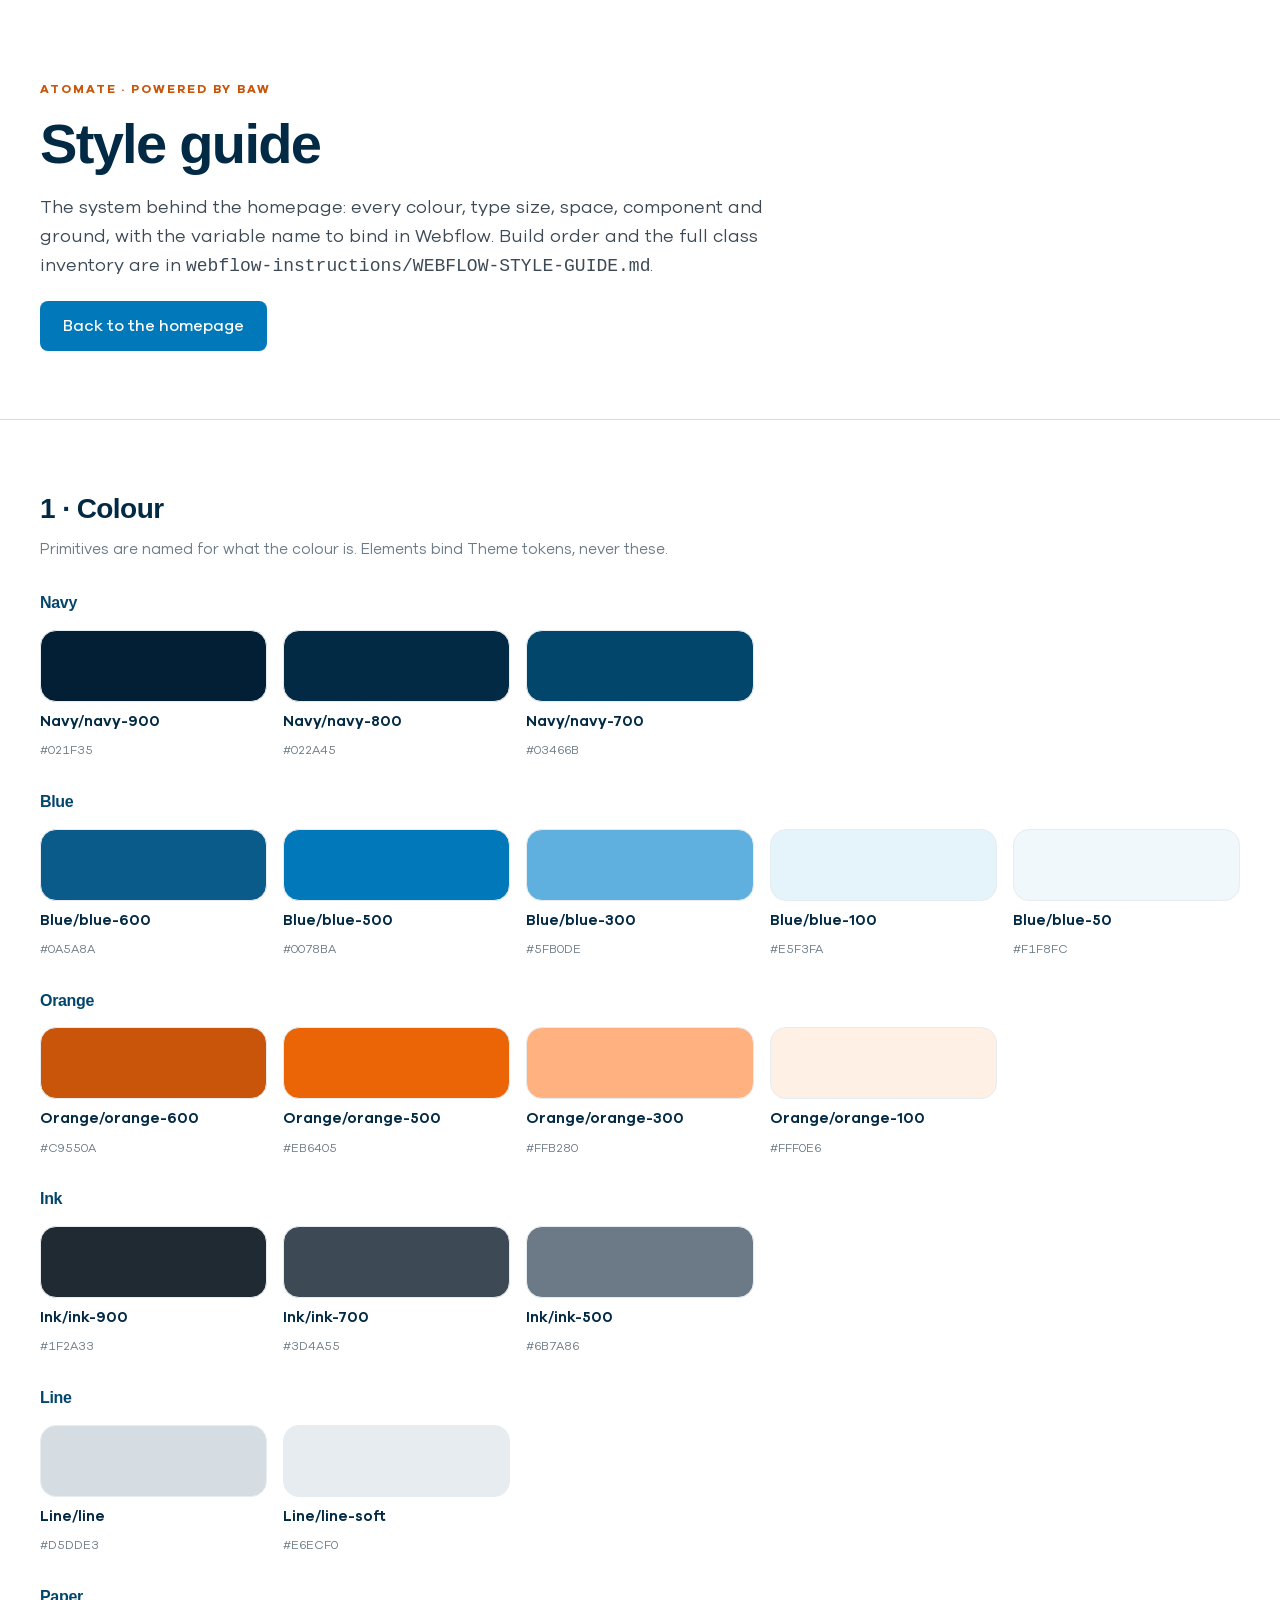
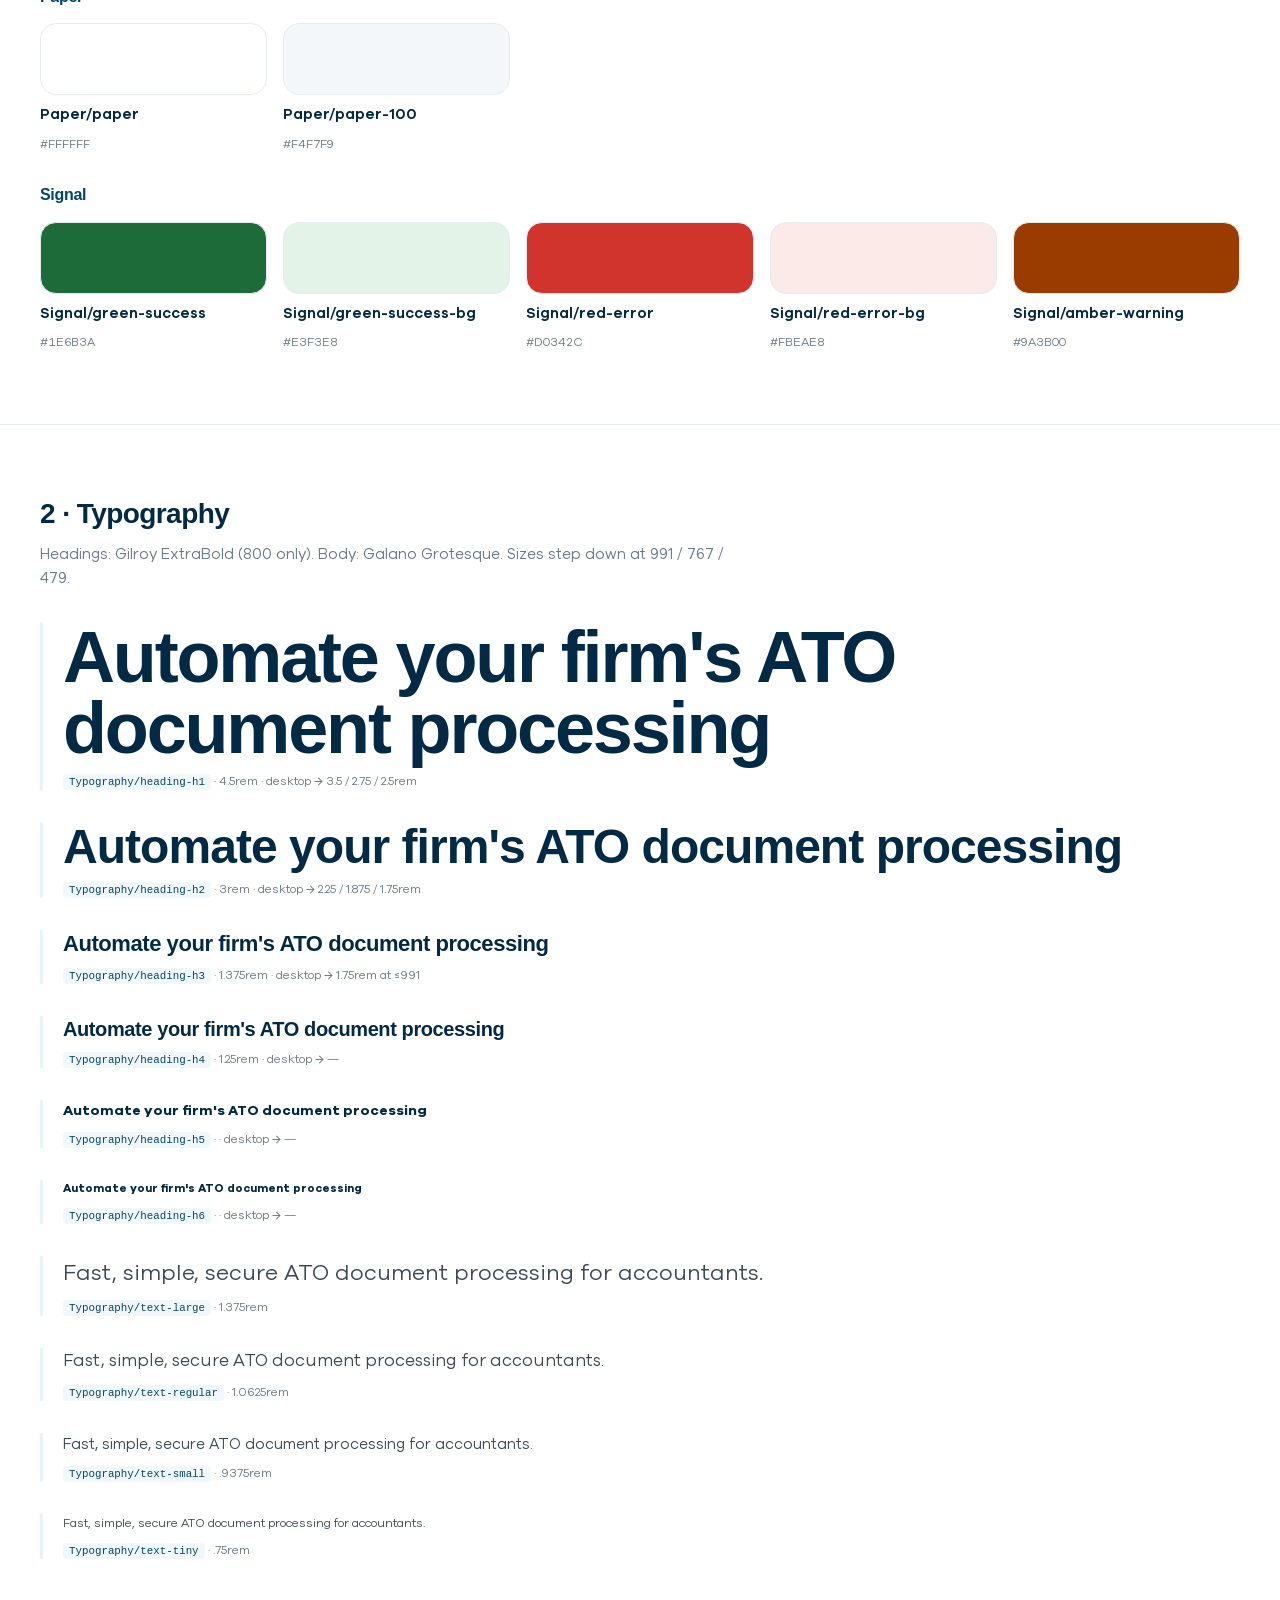
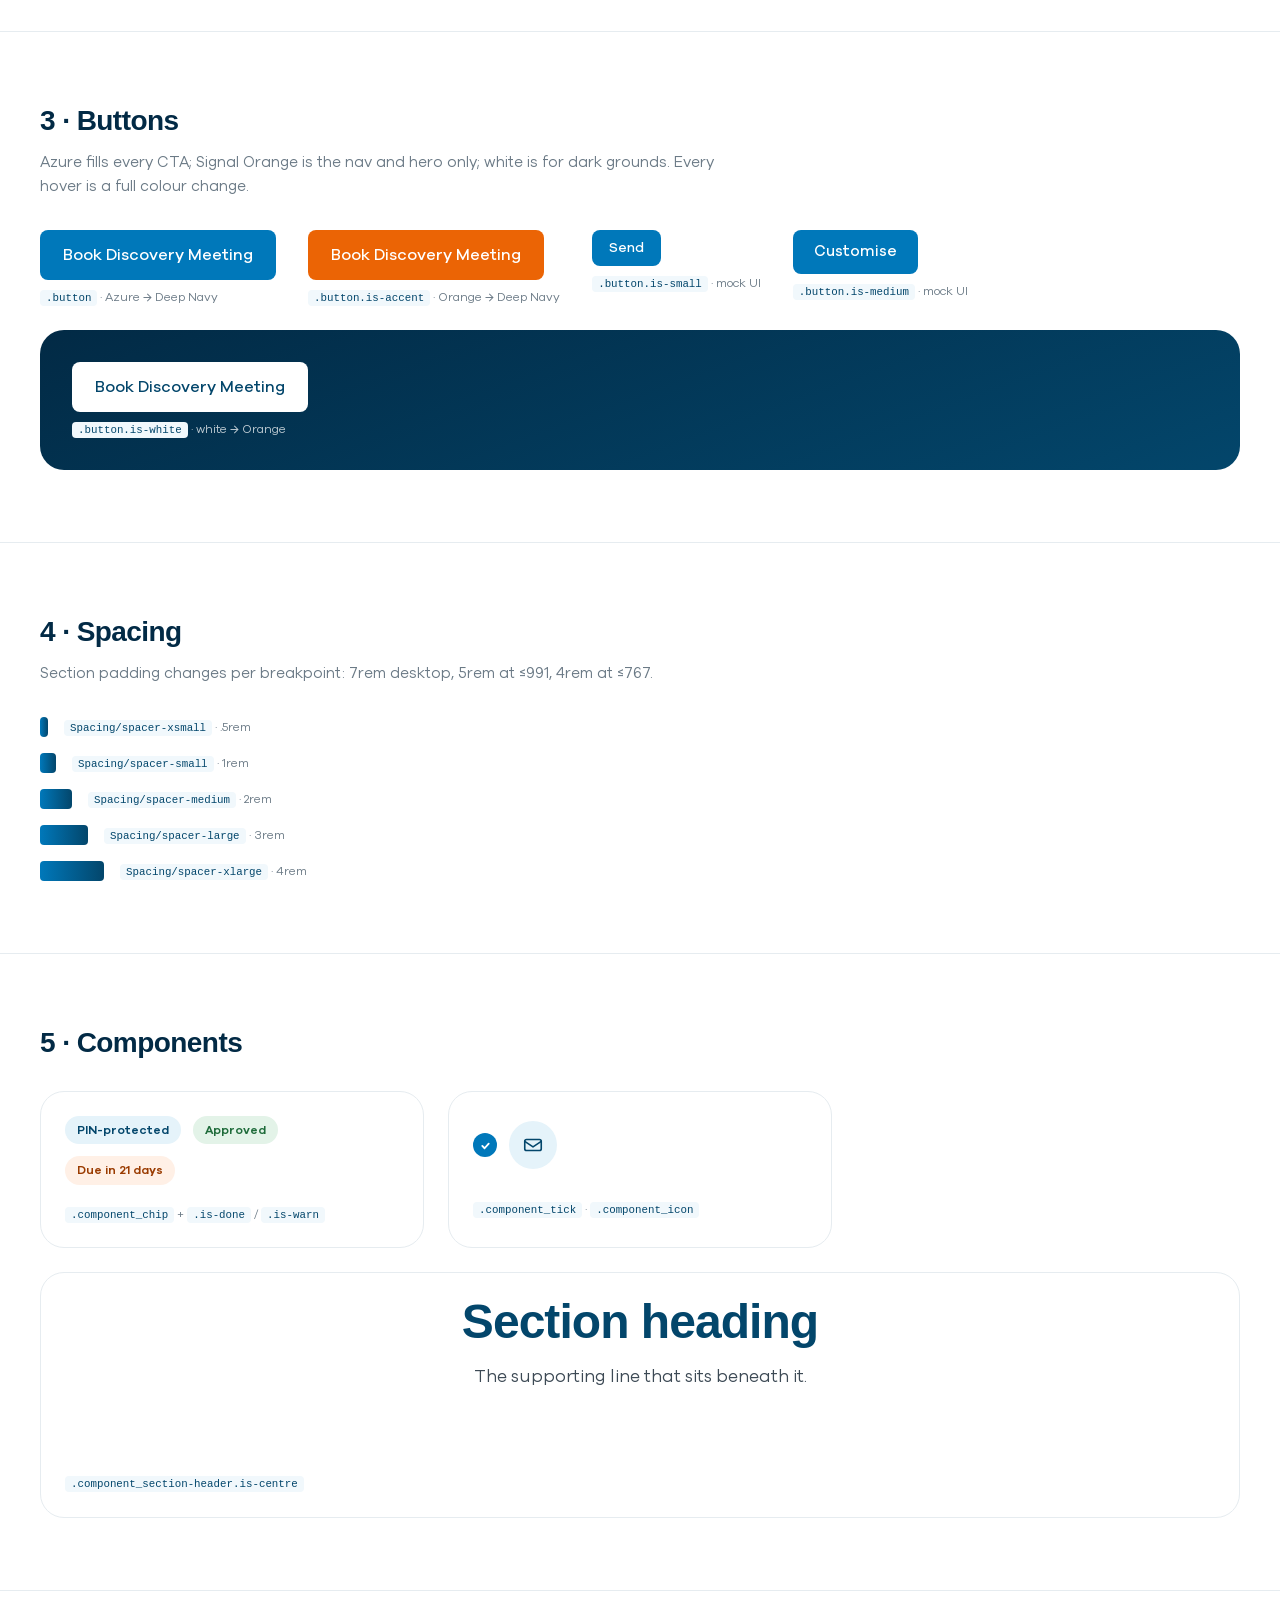
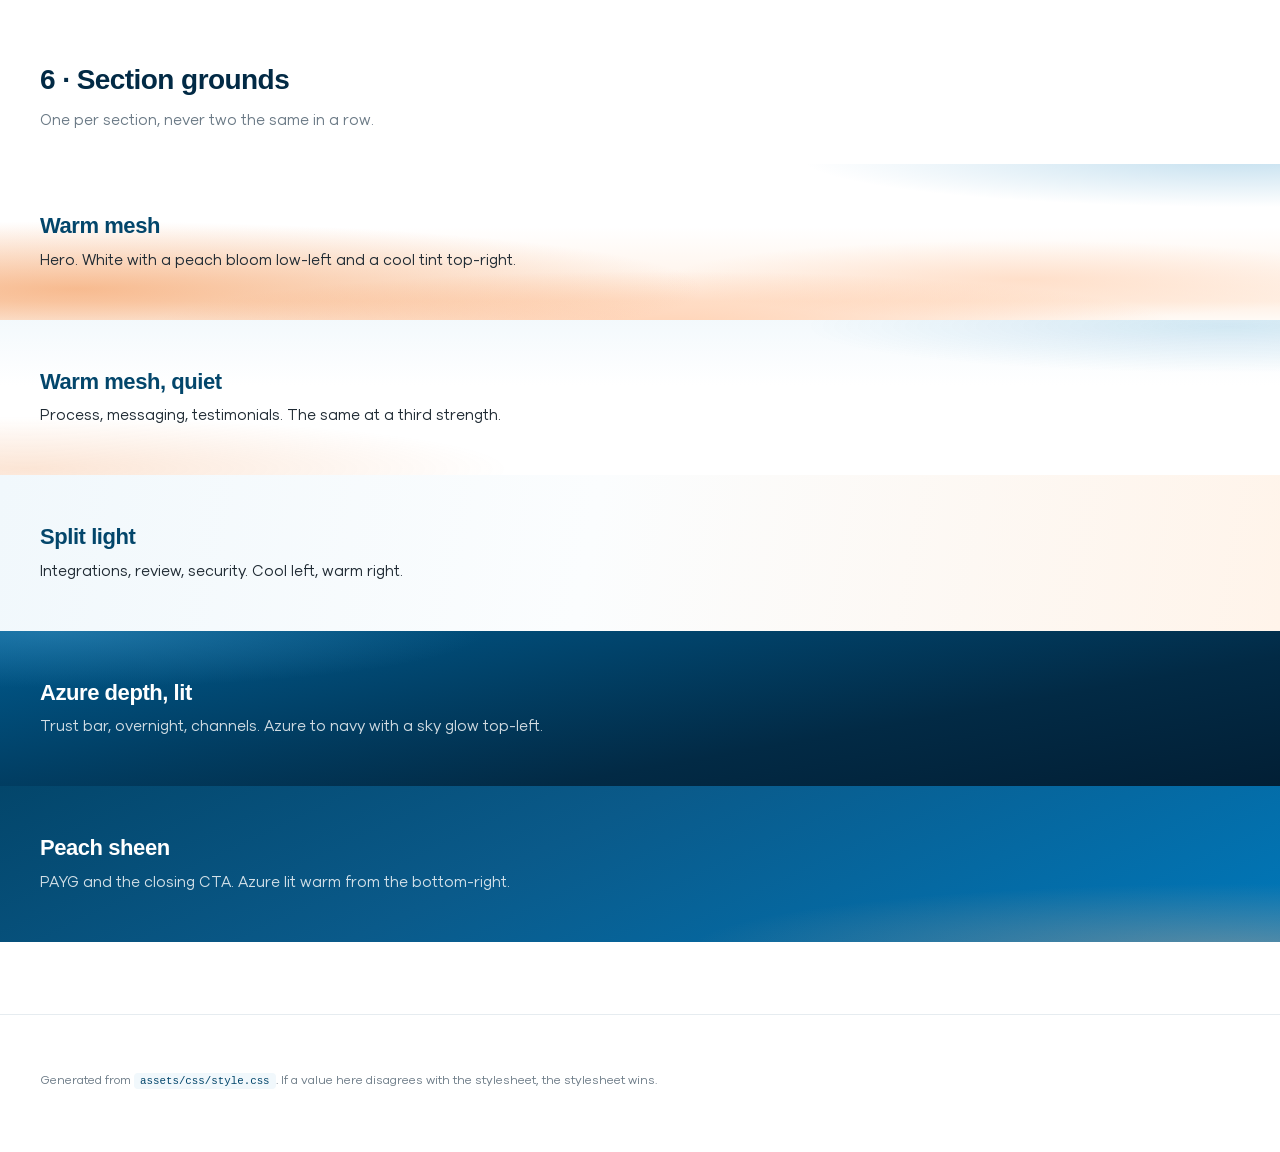
==== styleguide.html @ e965437d "Add the style guide page styleguide.html renders the system from the site's own stylesheet: the seve" ====
<!doctype html>
<html lang="en-AU">
<head>
  <meta charset="utf-8">
  <meta name="viewport" content="width=device-width, initial-scale=1">
  <title>ATOmate — style guide</title>
  <meta name="robots" content="noindex, nofollow">
  <link rel="icon" href="assets/img/brand/favicon.jpg">
  <link rel="stylesheet" href="assets/css/style.css">
  <link rel="stylesheet" href="assets/css/styleguide.css">
</head>
<body class="guide">
  <header class="guide_head">
    <div class="padding-global"><div class="container-large">
      <p class="guide_eyebrow">ATOmate · powered by BAW</p>
      <h1>Style guide</h1>
      <p class="guide_lead">The system behind the homepage: every colour, type size, space, component and ground, with the variable name to bind in Webflow. Build order and the full class inventory are in <code>webflow-instructions/WEBFLOW-STYLE-GUIDE.md</code>.</p>
      <p class="guide_lead"><a class="button" href="index.html">Back to the homepage</a></p>
    </div></div>
  </header>

  <main class="guide_main">
    <section class="guide_section" id="colour">
      <div class="padding-global"><div class="container-large">
        <h2 class="guide_head2">1 · Colour</h2>
        <p class="guide_note">Primitives are named for what the colour is. Elements bind Theme tokens, never these.</p>
        <h3 class="guide_subhead">Navy</h3>
        <ul class="guide_swatches" role="list">
          <li class="guide_swatch">
            <span class="guide_swatch_chip" style="background:#021F35;"></span>
            <span class="guide_swatch_name">Navy/navy-900</span>
            <span class="guide_swatch_value">#021F35</span>
          </li>
          <li class="guide_swatch">
            <span class="guide_swatch_chip" style="background:#022A45;"></span>
            <span class="guide_swatch_name">Navy/navy-800</span>
            <span class="guide_swatch_value">#022A45</span>
          </li>
          <li class="guide_swatch">
            <span class="guide_swatch_chip" style="background:#03466B;"></span>
            <span class="guide_swatch_name">Navy/navy-700</span>
            <span class="guide_swatch_value">#03466B</span>
          </li>
        </ul>
        <h3 class="guide_subhead">Blue</h3>
        <ul class="guide_swatches" role="list">
          <li class="guide_swatch">
            <span class="guide_swatch_chip" style="background:#0A5A8A;"></span>
            <span class="guide_swatch_name">Blue/blue-600</span>
            <span class="guide_swatch_value">#0A5A8A</span>
          </li>
          <li class="guide_swatch">
            <span class="guide_swatch_chip" style="background:#0078BA;"></span>
            <span class="guide_swatch_name">Blue/blue-500</span>
            <span class="guide_swatch_value">#0078BA</span>
          </li>
          <li class="guide_swatch">
            <span class="guide_swatch_chip" style="background:#5FB0DE;"></span>
            <span class="guide_swatch_name">Blue/blue-300</span>
            <span class="guide_swatch_value">#5FB0DE</span>
          </li>
          <li class="guide_swatch">
            <span class="guide_swatch_chip" style="background:#E5F3FA;"></span>
            <span class="guide_swatch_name">Blue/blue-100</span>
            <span class="guide_swatch_value">#E5F3FA</span>
          </li>
          <li class="guide_swatch">
            <span class="guide_swatch_chip" style="background:#F1F8FC;"></span>
            <span class="guide_swatch_name">Blue/blue-50</span>
            <span class="guide_swatch_value">#F1F8FC</span>
          </li>
        </ul>
        <h3 class="guide_subhead">Orange</h3>
        <ul class="guide_swatches" role="list">
          <li class="guide_swatch">
            <span class="guide_swatch_chip" style="background:#C9550A;"></span>
            <span class="guide_swatch_name">Orange/orange-600</span>
            <span class="guide_swatch_value">#C9550A</span>
          </li>
          <li class="guide_swatch">
            <span class="guide_swatch_chip" style="background:#EB6405;"></span>
            <span class="guide_swatch_name">Orange/orange-500</span>
            <span class="guide_swatch_value">#EB6405</span>
          </li>
          <li class="guide_swatch">
            <span class="guide_swatch_chip" style="background:#FFB280;"></span>
            <span class="guide_swatch_name">Orange/orange-300</span>
            <span class="guide_swatch_value">#FFB280</span>
          </li>
          <li class="guide_swatch">
            <span class="guide_swatch_chip" style="background:#FFF0E6;"></span>
            <span class="guide_swatch_name">Orange/orange-100</span>
            <span class="guide_swatch_value">#FFF0E6</span>
          </li>
        </ul>
        <h3 class="guide_subhead">Ink</h3>
        <ul class="guide_swatches" role="list">
          <li class="guide_swatch">
            <span class="guide_swatch_chip" style="background:#1F2A33;"></span>
            <span class="guide_swatch_name">Ink/ink-900</span>
            <span class="guide_swatch_value">#1F2A33</span>
          </li>
          <li class="guide_swatch">
            <span class="guide_swatch_chip" style="background:#3D4A55;"></span>
            <span class="guide_swatch_name">Ink/ink-700</span>
            <span class="guide_swatch_value">#3D4A55</span>
          </li>
          <li class="guide_swatch">
            <span class="guide_swatch_chip" style="background:#6B7A86;"></span>
            <span class="guide_swatch_name">Ink/ink-500</span>
            <span class="guide_swatch_value">#6B7A86</span>
          </li>
        </ul>
        <h3 class="guide_subhead">Line</h3>
        <ul class="guide_swatches" role="list">
          <li class="guide_swatch">
            <span class="guide_swatch_chip" style="background:#D5DDE3;"></span>
            <span class="guide_swatch_name">Line/line</span>
            <span class="guide_swatch_value">#D5DDE3</span>
          </li>
          <li class="guide_swatch">
            <span class="guide_swatch_chip" style="background:#E6ECF0;"></span>
            <span class="guide_swatch_name">Line/line-soft</span>
            <span class="guide_swatch_value">#E6ECF0</span>
          </li>
        </ul>
        <h3 class="guide_subhead">Paper</h3>
        <ul class="guide_swatches" role="list">
          <li class="guide_swatch">
            <span class="guide_swatch_chip" style="background:#FFFFFF;"></span>
            <span class="guide_swatch_name">Paper/paper</span>
            <span class="guide_swatch_value">#FFFFFF</span>
          </li>
          <li class="guide_swatch">
            <span class="guide_swatch_chip" style="background:#F4F7F9;"></span>
            <span class="guide_swatch_name">Paper/paper-100</span>
            <span class="guide_swatch_value">#F4F7F9</span>
          </li>
        </ul>
        <h3 class="guide_subhead">Signal</h3>
        <ul class="guide_swatches" role="list">
          <li class="guide_swatch">
            <span class="guide_swatch_chip" style="background:#1E6B3A;"></span>
            <span class="guide_swatch_name">Signal/green-success</span>
            <span class="guide_swatch_value">#1E6B3A</span>
          </li>
          <li class="guide_swatch">
            <span class="guide_swatch_chip" style="background:#E3F3E8;"></span>
            <span class="guide_swatch_name">Signal/green-success-bg</span>
            <span class="guide_swatch_value">#E3F3E8</span>
          </li>
          <li class="guide_swatch">
            <span class="guide_swatch_chip" style="background:#D0342C;"></span>
            <span class="guide_swatch_name">Signal/red-error</span>
            <span class="guide_swatch_value">#D0342C</span>
          </li>
          <li class="guide_swatch">
            <span class="guide_swatch_chip" style="background:#FBEAE8;"></span>
            <span class="guide_swatch_name">Signal/red-error-bg</span>
            <span class="guide_swatch_value">#FBEAE8</span>
          </li>
          <li class="guide_swatch">
            <span class="guide_swatch_chip" style="background:#9A3B00;"></span>
            <span class="guide_swatch_name">Signal/amber-warning</span>
            <span class="guide_swatch_value">#9A3B00</span>
          </li>
        </ul>
      </div></div>
    </section>

    <section class="guide_section" id="type">
      <div class="padding-global"><div class="container-large">
        <h2 class="guide_head2">2 · Typography</h2>
        <p class="guide_note">Headings: Gilroy ExtraBold (800 only). Body: Galano Grotesque. Sizes step down at 991 / 767 / 479.</p>
        <ul class="guide_type" role="list">
          <li class="guide_type_row">
            <h1 class="guide_type_sample">Automate your firm's ATO document processing</h1>
            <span class="guide_type_meta"><code>Typography/heading-h1</code> · 4.5rem · desktop → 3.5 / 2.75 / 2.5rem</span>
          </li>
          <li class="guide_type_row">
            <h2 class="guide_type_sample">Automate your firm's ATO document processing</h2>
            <span class="guide_type_meta"><code>Typography/heading-h2</code> · 3rem · desktop → 2.25 / 1.875 / 1.75rem</span>
          </li>
          <li class="guide_type_row">
            <h3 class="guide_type_sample">Automate your firm's ATO document processing</h3>
            <span class="guide_type_meta"><code>Typography/heading-h3</code> · 1.375rem · desktop → 1.75rem at ≤991</span>
          </li>
          <li class="guide_type_row">
            <h4 class="guide_type_sample">Automate your firm's ATO document processing</h4>
            <span class="guide_type_meta"><code>Typography/heading-h4</code> · 1.25rem · desktop → —</span>
          </li>
          <li class="guide_type_row">
            <h5 class="guide_type_sample">Automate your firm's ATO document processing</h5>
            <span class="guide_type_meta"><code>Typography/heading-h5</code> ·  · desktop → —</span>
          </li>
          <li class="guide_type_row">
            <h6 class="guide_type_sample">Automate your firm's ATO document processing</h6>
            <span class="guide_type_meta"><code>Typography/heading-h6</code> ·  · desktop → —</span>
          </li>
          <li class="guide_type_row">
            <p class="guide_type_sample" style="font-size:var(--text-large);">Fast, simple, secure ATO document processing for accountants.</p>
            <span class="guide_type_meta"><code>Typography/text-large</code> · 1.375rem</span>
          </li>
          <li class="guide_type_row">
            <p class="guide_type_sample" style="font-size:var(--text-regular);">Fast, simple, secure ATO document processing for accountants.</p>
            <span class="guide_type_meta"><code>Typography/text-regular</code> · 1.0625rem</span>
          </li>
          <li class="guide_type_row">
            <p class="guide_type_sample" style="font-size:var(--text-small);">Fast, simple, secure ATO document processing for accountants.</p>
            <span class="guide_type_meta"><code>Typography/text-small</code> · .9375rem</span>
          </li>
          <li class="guide_type_row">
            <p class="guide_type_sample" style="font-size:var(--text-tiny);">Fast, simple, secure ATO document processing for accountants.</p>
            <span class="guide_type_meta"><code>Typography/text-tiny</code> · .75rem</span>
          </li>
        </ul>
      </div></div>
    </section>

    <section class="guide_section" id="buttons">
      <div class="padding-global"><div class="container-large">
        <h2 class="guide_head2">3 · Buttons</h2>
        <p class="guide_note">Azure fills every CTA; Signal Orange is the nav and hero only; white is for dark grounds. Every hover is a full colour change.</p>
        <div class="guide_buttons">
          <span><a class="button" href="#buttons">Book Discovery Meeting</a><span class="guide_type_meta"><code>.button</code> · Azure → Deep Navy</span></span>
          <span><a class="button is-accent" href="#buttons">Book Discovery Meeting</a><span class="guide_type_meta"><code>.button.is-accent</code> · Orange → Deep Navy</span></span>
          <span><a class="button is-small" href="#buttons">Send</a><span class="guide_type_meta"><code>.button.is-small</code> · mock UI</span></span>
          <span><a class="button is-medium" href="#buttons">Customise</a><span class="guide_type_meta"><code>.button.is-medium</code> · mock UI</span></span>
        </div>
        <div class="guide_buttons is-on-dark">
          <span><a class="button is-white" href="#buttons">Book Discovery Meeting</a><span class="guide_type_meta is-light"><code>.button.is-white</code> · white → Orange</span></span>
        </div>
      </div></div>
    </section>

    <section class="guide_section" id="spacing">
      <div class="padding-global"><div class="container-large">
        <h2 class="guide_head2">4 · Spacing</h2>
        <p class="guide_note">Section padding changes per breakpoint: 7rem desktop, 5rem at ≤991, 4rem at ≤767.</p>
        <ul class="guide_spacers" role="list">
          <li class="guide_spacer_row"><span class="guide_spacer_bar" style="width:.5rem;"></span><span class="guide_type_meta"><code>Spacing/spacer-xsmall</code> · .5rem</span></li>
          <li class="guide_spacer_row"><span class="guide_spacer_bar" style="width:1rem;"></span><span class="guide_type_meta"><code>Spacing/spacer-small</code> · 1rem</span></li>
          <li class="guide_spacer_row"><span class="guide_spacer_bar" style="width:2rem;"></span><span class="guide_type_meta"><code>Spacing/spacer-medium</code> · 2rem</span></li>
          <li class="guide_spacer_row"><span class="guide_spacer_bar" style="width:3rem;"></span><span class="guide_type_meta"><code>Spacing/spacer-large</code> · 3rem</span></li>
          <li class="guide_spacer_row"><span class="guide_spacer_bar" style="width:4rem;"></span><span class="guide_type_meta"><code>Spacing/spacer-xlarge</code> · 4rem</span></li>
        </ul>
      </div></div>
    </section>

    <section class="guide_section" id="components">
      <div class="padding-global"><div class="container-large">
        <h2 class="guide_head2">5 · Components</h2>
        <div class="guide_components">
          <div class="guide_component">
            <span class="component_chip">PIN-protected</span>
            <span class="component_chip is-done">Approved</span>
            <span class="component_chip is-warn">Due in 21 days</span>
            <span class="guide_type_meta"><code>.component_chip</code> + <code>.is-done</code> / <code>.is-warn</code></span>
          </div>
          <div class="guide_component">
            <span class="component_tick is-blue"><svg class="icon-stroke" width="11" height="11" viewBox="0 0 12 12" aria-hidden="true" focusable="false"><path d="M2.5 6.5l2.5 2.5 4.5-5"/></svg></span>
            <span class="component_icon is-tint"><svg class="icon-stroke" width="22" height="22" viewBox="0 0 24 24" aria-hidden="true" focusable="false"><rect x="3" y="6" width="18" height="12" rx="2"/><path d="M3 8l9 6 9-6"/></svg></span>
            <span class="guide_type_meta"><code>.component_tick</code> · <code>.component_icon</code></span>
          </div>
          <div class="guide_component is-wide">
            <div class="component_section-header is-centre"><h2>Section heading</h2><p class="component_section-header_description">The supporting line that sits beneath it.</p></div>
            <span class="guide_type_meta"><code>.component_section-header.is-centre</code></span>
          </div>
        </div>
      </div></div>
    </section>

    <section class="guide_section" id="grounds">
      <div class="padding-global"><div class="container-large">
        <h2 class="guide_head2">6 · Section grounds</h2>
        <p class="guide_note">One per section, never two the same in a row.</p>
      </div></div>
      <div class="guide_grounds">
        <div class="background-stage-light guide_ground"><div class="padding-global"><div class="container-large"><h3>Warm mesh</h3><p>Hero. White with a peach bloom low-left and a cool tint top-right.</p></div></div></div>
        <div class="background-stage-mesh guide_ground"><div class="padding-global"><div class="container-large"><h3>Warm mesh, quiet</h3><p>Process, messaging, testimonials. The same at a third strength.</p></div></div></div>
        <div class="background-stage-split guide_ground"><div class="padding-global"><div class="container-large"><h3>Split light</h3><p>Integrations, review, security. Cool left, warm right.</p></div></div></div>
        <div class="background-stage-azure guide_ground"><div class="padding-global"><div class="container-large"><h3>Azure depth, lit</h3><p>Trust bar, overnight, channels. Azure to navy with a sky glow top-left.</p></div></div></div>
        <div class="background-stage-peach guide_ground"><div class="padding-global"><div class="container-large"><h3>Peach sheen</h3><p>PAYG and the closing CTA. Azure lit warm from the bottom-right.</p></div></div></div>
      </div>
    </section>
  </main>

  <footer class="guide_foot">
    <div class="padding-global"><div class="container-large">
      <p class="guide_type_meta">Generated from <code>assets/css/style.css</code>. If a value here disagrees with the stylesheet, the stylesheet wins.</p>
    </div></div>
  </footer>
</body>
</html>
---- assets/css/style.css ----
/* ATOmate homepage — accepted Hi-Fi (Gate 03) + Gate 04 motion states, built to the
   Client-First dialect in webflow-instructions/ (naming, core structure, tokens).
   Tokens in :root are the system; the Webflow build maps them to variables
   (webflow-instructions/ATOMATE-CONFIG.md). Design values are unchanged from the export. */

/* ---------- Fonts — self-hosted. Gilroy ExtraBold is the only Gilroy weight supplied (Bold missing, see CLAUDE.md). */
@font-face{font-family:'Gilroy';font-weight:800;font-style:normal;font-display:swap;src:url(../fonts/gilroy-extrabold.woff2) format('woff2');}
@font-face{font-family:'Galano';font-weight:400;font-style:normal;font-display:swap;src:url(../fonts/GalanoGrotesqueRegular.woff2) format('woff2');}
@font-face{font-family:'Galano';font-weight:500;font-style:normal;font-display:swap;src:url(../fonts/GalanoGrotesqueMedium.woff2) format('woff2');}
@font-face{font-family:'Galano';font-weight:600;font-style:normal;font-display:swap;src:url(../fonts/GalanoGrotesqueSemiBold.woff2) format('woff2');}
@font-face{font-family:'Galano';font-weight:700;font-style:normal;font-display:swap;src:url(../fonts/GalanoGrotesqueBold.woff2) format('woff2');}

/* ---------- Tokens (Base Colour → Theme → Spacing → Typography → Layout) */
:root {
  font-size:16px;
  /* Base Colour */
  --navy-900:#021F35; --navy-800:#022A45; --navy-700:#03466B;
  --blue-600:#0A5A8A; --blue-500:#0078BA; --blue-300:#5FB0DE; --blue-100:#E5F3FA; --blue-50:#F1F8FC;
  --orange-600:#C9550A; --orange-500:#EB6405; --orange-300:#FFB280; --orange-100:#FFF0E6;
  --ink-900:#1F2A33; --ink-700:#3D4A55; --ink-500:#6B7A86; --line:#D5DDE3; --line-soft:#E6ECF0; --paper-100:#F4F7F9; --paper:#FFFFFF;
  --green-success-bg:#E3F3E8; --green-success:#1E6B3A; --amber-warning:#9A3B00; --red-error:#D0342C; --red-error-bg:#FBEAE8;
  /* Theme (light-on-dark text) */
  --text-on-dark:#FFFFFF; --text-on-dark-soft:rgba(255,255,255,.78); --text-on-dark-muted:rgba(255,255,255,.55);
  --line-on-dark:rgba(255,255,255,.14);
  --shadow-card:0 24px 60px -32px rgba(2,42,69,.35), 0 1px 0 rgba(2,42,69,.06);
  --shadow-card-hover:0 30px 60px -30px rgba(2,42,69,.45);
  --shadow-ui:0 30px 60px -36px rgba(2,42,69,.6);
  /* Font Family */
  --font-heading:'Gilroy','Avenir Next','Helvetica Neue',Arial,sans-serif; --font-body:'Galano','Avenir Next','Helvetica Neue',Arial,sans-serif;
  /* Typography */
  --heading-h1:4.5rem; --heading-h2:3rem; --heading-h3:1.375rem; --heading-h4:1.25rem;
  --text-large:1.375rem; --text-regular:1.0625rem; --text-small:.9375rem; --text-tiny:.75rem;
  /* Spacing */
  --padding-global:2.5rem;
  --padding-section-small:2rem; --padding-section-medium:6rem; --padding-section-large:7rem; --padding-section-xlarge:8rem;
  --spacer-xsmall:.5rem; --spacer-small:1rem; --spacer-medium:2rem; --spacer-large:3rem; --spacer-xlarge:4rem;
  /* Layout. Kit default 80rem: the accepted board's sections are 80rem wide at 1440 (the export's
     inline section padding had removed the gutter); padding-global now sits outside the container. */
  --container-large:80rem; --container-medium:64rem; --container-small:48rem;
  --navbar-height:5.5rem;
  --radius-card:1.5rem; --radius-box:1rem; --radius-button:.5rem; --radius-round:50px;
}

/* ---------- Base / tag defaults (Client-First: text inherits from tags, classes only customise) */
*,*::before,*::after { box-sizing:border-box; }
html { scroll-behavior:smooth; }
body { margin:0; background:var(--paper); color:var(--ink-900); font-family:var(--font-body); font-size:var(--text-regular); line-height:1.55; -webkit-font-smoothing:antialiased; }
a { color:var(--blue-500); text-decoration:none; } a:hover { color:var(--blue-600); }
h1,h2,h3,h4 { font-family:var(--font-heading); font-weight:800; margin:0; color:var(--navy-700); text-wrap:balance; letter-spacing:-0.02em; }
h1 { font-size:var(--heading-h1); line-height:.98; letter-spacing:-0.03em; }
h2 { font-size:var(--heading-h2); line-height:1.05; }
h3 { font-size:var(--heading-h3); line-height:1.25; }
h4 { font-size:var(--heading-h4); line-height:1.3; }
p,figure,blockquote { margin:0; }
:where(ul[role="list"]) { list-style:none; margin:0; padding:0; }
img { max-width:100%; height:auto; }
button { font:inherit; color:inherit; background:none; border:0; padding:0; margin:0; text-align:inherit; }
:focus-visible { outline:2px solid var(--blue-500); outline-offset:3px; }
.background-stage-night :focus-visible, .background-stage-dawn :focus-visible, .background-stage-azure :focus-visible, .background-stage-peach :focus-visible { outline-color:#fff; }
[hidden] { display:none !important; }

/* ---------- Structure utilities */
.page-wrapper { min-height:100%; background:var(--paper); }
.main-wrapper { display:block; }
.padding-global { padding-left:var(--padding-global); padding-right:var(--padding-global); }
.container-large { width:100%; max-width:var(--container-large); margin-left:auto; margin-right:auto; }
.padding-section-large { padding-top:var(--padding-section-large); padding-bottom:var(--padding-section-large); }
.padding-section-medium { padding-top:var(--padding-section-medium); padding-bottom:var(--padding-section-medium); }
.padding-section-small { padding-top:var(--padding-section-small); padding-bottom:var(--padding-section-small); }
.padding-section-large.is-short-top { padding-top:var(--padding-section-medium); }
.padding-section-large.is-short-bottom { padding-bottom:var(--padding-section-medium); }
.padding-section-large.is-tight-top { padding-top:var(--padding-section-small); }
.padding-section-large.is-tall { padding-top:var(--padding-section-xlarge); padding-bottom:var(--padding-section-xlarge); }
.margin-large { margin:var(--spacer-large); } .margin-xlarge { margin:var(--spacer-xlarge); }
.margin-top { margin-right:0; margin-bottom:0; margin-left:0; }
.button-group { display:flex; gap:1rem; flex-wrap:wrap; align-items:center; }
.button-group.is-centre { justify-content:center; }
.hide-visually { position:absolute !important; width:1px; height:1px; padding:0; margin:-1px; overflow:hidden; clip:rect(0,0,0,0); white-space:nowrap; border:0; }
.skip-link { position:absolute; left:-9999px; top:0; z-index:100; background:var(--navy-700); color:#fff; padding:.75rem 1rem; border-radius:var(--radius-button); font-weight:600; }
.skip-link:focus { left:var(--padding-global); top:.5rem; outline:2px solid var(--orange-500); outline-offset:3px; }

/* ---------- Typography utilities */
.heading-style-h4 { font-size:var(--heading-h4); line-height:1.3; }
.text-size-large { font-size:var(--text-large); line-height:1.45; }
.text-size-small { font-size:var(--text-small); line-height:1.5; }
.text-size-tiny { font-size:var(--text-tiny); line-height:1.4; }
.text-color-secondary { color:var(--ink-700); }
.text-color-muted { color:var(--ink-500); }
.text-color-highlight { color:var(--orange-300); }
.text-weight-semibold { font-weight:600; }
.text-style-quote { font-family:var(--font-heading); font-weight:800; font-size:2.25rem; line-height:1.2; letter-spacing:-0.02em; color:var(--navy-700); }

/* ---------- Buttons: Azure primary, Deep Navy hover (client palette card, 16 Sep); is-accent (nav + hero) / is-white on dark grounds; is-small / is-medium for mock UI. Label only, no icons. */
.button { display:inline-flex; align-items:center; justify-content:center; height:3.125rem; padding:0 1.375rem; border-radius:var(--radius-button); font-weight:500; font-size:1rem; line-height:1; text-decoration:none; border:1px solid transparent; white-space:nowrap; background:var(--blue-500); color:#fff; transition:background .2s ease, color .2s ease, transform .15s ease; }
.button:hover { background:var(--navy-700); color:#fff; }
.button.is-blue { background:var(--blue-500); } .button.is-blue:hover { background:var(--navy-700); }
/* Signal Orange is the page's one accent moment: the nav and hero CTAs only (Eugene, 16 Sep) */
.button.is-accent { background:var(--orange-500); color:#fff; } .button.is-accent:hover { background:var(--navy-700); color:#fff; }
.button:active { transform:scale(.98); }
.button.is-white { background:#fff; color:var(--navy-700); } .button.is-white:hover { background:var(--orange-500); color:#fff; }
.button.is-small { height:2.25rem; padding:0 1rem; font-size:.875rem; background:var(--blue-500); }
.button.is-medium { height:2.75rem; padding:0 1.25rem; font-size:var(--text-small); background:var(--blue-500); }

/* ---------- Icons */
.icon-stroke { stroke:currentColor; fill:none; stroke-width:1.75; stroke-linecap:round; stroke-linejoin:round; }

/* ---------- Components (reusable across sections) */
.component_icon { width:3rem; height:3rem; border-radius:50%; display:flex; align-items:center; justify-content:center; flex:none; }
.component_icon.is-blue { background:var(--blue-500); color:#fff; }
.component_icon.is-tint { background:var(--blue-100); color:var(--navy-700); }
.component_icon.is-small { width:2rem; height:2rem; }
.component_icon.is-medium { width:2.25rem; height:2.25rem; }

.component_tick { width:1.5rem; height:1.5rem; border-radius:50%; display:flex; align-items:center; justify-content:center; flex:none; }
.component_tick .icon-stroke { stroke-width:2; }
.component_tick.is-blue { background:var(--blue-500); color:#fff; }
.component_tick.is-tint { background:var(--blue-100); color:var(--blue-500); }
.component_tick.is-glass { background:rgba(255,255,255,.14); color:#fff; }

.component_chip { display:inline-flex; align-items:center; font-size:var(--text-tiny); font-weight:600; padding:.3rem .75rem; border-radius:var(--radius-round); background:var(--blue-100); color:var(--navy-700); white-space:nowrap; }
.component_chip.is-done { background:var(--green-success-bg); color:var(--green-success); }
.component_chip.is-warn { background:var(--orange-100); color:var(--amber-warning); }

.component_checklist { display:flex; flex-direction:column; gap:.875rem; }
.component_checklist_item { display:flex; gap:.75rem; align-items:flex-start; }
.component_checklist_item .component_tick { width:1.375rem; height:1.375rem; margin-top:.15rem; }
.component_checklist.is-light .component_checklist_item { color:rgba(255,255,255,.9); }

.component_section-header { display:grid; grid-template-columns:minmax(0,1.1fr) minmax(0,.9fr); gap:4rem; align-items:end; margin-bottom:4rem; }
.component_section-header_description { max-width:34rem; color:var(--ink-700); }
.component_section-header.is-light .component_section-header_description { color:rgba(255,255,255,.8); }
.component_section-header.is-centre { grid-template-columns:minmax(0,1fr); justify-items:center; text-align:center; row-gap:1rem; }
.component_section-header.is-centre h2 { max-width:40rem; }
.component_section-header.is-centre .component_section-header_description { max-width:38rem; font-size:1.0625rem; line-height:1.6; text-wrap:balance; }

/* Mock UI panels (Eugene, 10 Sep): no rules; white rows separated by gaps on a tinted tray;
   initials instead of dots; one typeface, sentence case; status as a soft pill. */
.component_ui { background:var(--blue-50); border-radius:var(--radius-box); padding:.625rem; display:flex; flex-direction:column; gap:.5rem; font-size:var(--text-small); color:var(--ink-900); }
.component_ui_header { display:flex; justify-content:space-between; align-items:center; gap:1rem; padding:.5rem .625rem .375rem; font-weight:600; color:var(--navy-700); }
.component_ui_row { display:flex; justify-content:space-between; align-items:center; gap:1rem; min-height:3.5rem; padding:.75rem 1rem; background:#fff; border-radius:.625rem; }
.component_ui_row.is-start { justify-content:flex-start; gap:.75rem; }
.component_ui_doc { display:flex; align-items:center; gap:.75rem; min-width:0; }
.component_ui_doc .icon-stroke { color:var(--ink-500); flex:none; }
.component_ui_initials { flex:none; width:2rem; height:2rem; border-radius:50%; display:inline-flex; align-items:center; justify-content:center; background:var(--blue-100); color:var(--navy-700); font-size:.6875rem; font-weight:700; letter-spacing:.02em; }
.component_ui_body { padding:1rem; display:flex; flex-direction:column; gap:.5rem; background:#fff; border-radius:.625rem; }
.component_ui_body.is-skeleton { gap:.75rem; }

.component_skeleton { border:1px solid var(--line); border-radius:.75rem; background:#fff; padding:1rem; display:flex; flex-direction:column; gap:.5rem; }
.component_skeleton_bar { display:block; height:.5rem; border-radius:var(--radius-round); background:var(--line-soft); }
.component_skeleton_bar.is-short { width:55%; }
.component_skeleton_bar.is-highlight { background:var(--orange-300); }

/* ---------- Stage grounds — Night to Morning */
.background-stage-night { background:linear-gradient(180deg, var(--navy-900) 0%, var(--navy-800) 60%, var(--navy-700) 100%); color:#fff; position:relative; overflow:hidden; }
.background-stage-night h1, .background-stage-night h2, .background-stage-night h3 { color:#fff; }
.background-stage-dawn { background:linear-gradient(180deg, var(--navy-700) 0%, var(--blue-600) 45%, var(--blue-500) 100%); color:#fff; position:relative; overflow:hidden; }
.background-stage-dawn h2, .background-stage-dawn h3 { color:#fff; }
/* Light hero stage (Eugene, 16 Sep): "warm mesh" — white with a peach glow bottom-left
   and a cool tint top-right. Warmth without clutter; copy stays navy on near-white. */
.background-stage-light { background:#FFFFFF; color:var(--ink-900); position:relative; overflow:hidden; }
.background-stage-light::before { content:""; position:absolute; inset:0; pointer-events:none;
  background:radial-gradient(70% 62% at 6% 80%, rgba(235,100,5,.39), transparent 70%),
             radial-gradient(56% 52% at 52% 106%, rgba(255,178,128,.60), transparent 72%),
             radial-gradient(38% 34% at 80% 74%, rgba(255,178,128,.31), transparent 74%),
             radial-gradient(48% 44% at 97% -4%, rgba(0,120,186,.23), transparent 72%),
             linear-gradient(180deg, rgba(255,255,255,0) 40%, rgba(255,238,225,.92) 88%, rgba(255,246,238,.55) 100%); }
.background-stage-day { background:linear-gradient(180deg, var(--blue-50) 0%, #FFFFFF 100%); }
/* ---------- The client's named grounds (16 Sep): Split light, Azure depth (lit), Peach
   sheen and a quieter Warm mesh, so consecutive sections contrast instead of repeating. */
/* Split light — cool on the left, warm on the right, across the band's own width */
.background-stage-split { background:linear-gradient(100deg, var(--blue-50) 0%, #FBFDFE 46%, #FFF4EA 100%); color:var(--ink-900); position:relative; overflow:hidden; }
/* Warm mesh, quieter, for long sections carrying cards and copy */
.background-stage-mesh { background:#FFFFFF; color:var(--ink-900); position:relative; overflow:hidden; }
.background-stage-mesh::before { content:""; position:absolute; inset:0; pointer-events:none;
  background:radial-gradient(54% 48% at 2% 96%, rgba(235,100,5,.17), transparent 70%),
             radial-gradient(46% 42% at 96% 4%, rgba(0,120,186,.14), transparent 72%),
             linear-gradient(180deg, rgba(241,248,252,.85) 0%, rgba(255,255,255,0) 42%); }
/* Azure depth, lit — Azure down to navy with a sky-blue glow in the top-left corner */
.background-stage-azure { background:linear-gradient(170deg, #005C90 0%, var(--navy-800) 66%, var(--navy-900) 100%); color:#fff; position:relative; overflow:hidden; }
.background-stage-azure::before { content:""; position:absolute; inset:0; pointer-events:none;
  background:radial-gradient(50% 54% at 4% 0%, rgba(95,176,222,.32), transparent 68%); }
.background-stage-azure h2, .background-stage-azure h3 { color:#fff; }
/* Peach sheen — Azure lit warm from the bottom-right */
.background-stage-peach { background:linear-gradient(155deg, var(--navy-700) 0%, var(--blue-600) 42%, var(--blue-500) 100%); color:#fff; position:relative; overflow:hidden; }
.background-stage-peach::before { content:""; position:absolute; inset:0; pointer-events:none;
  background:radial-gradient(62% 62% at 97% 106%, rgba(255,178,128,.36), transparent 70%); }
.background-stage-peach h2, .background-stage-peach h3 { color:#fff; }
/* the tint layers are decoration: they sit under the section's own content, never over it */
.background-stage-light::before, .background-stage-mesh::before, .background-stage-azure::before, .background-stage-peach::before { z-index:0; }
.background-stage-light > *, .background-stage-mesh > *, .background-stage-azure > *, .background-stage-peach > * { position:relative; z-index:1; }
.background-stage-morning { background:linear-gradient(160deg, #FFFFFF 0%, var(--blue-50) 50%, var(--blue-100) 100%); position:relative; overflow:hidden; }

/* ---------- Navbar (Gate 04 §1: transparent over the hero → .is-solid after it) */
/* Navbar geometry mirrors Omble's (Eugene, 16 Sep): the header stays transparent and
   the shell is a floating white pill; scrolled it goes translucent with a blur. */
.navbar_component { position:fixed; top:0; left:0; right:0; z-index:50; padding-top:1rem; transition:padding-top .3s ease; }
/* At rest the bar is nothing at all: the hero runs unbroken under it. The pill and its
   glass only arrive on scroll (Eugene, 16 Sep) - Omble's own behaviour. */
.navbar_shell { display:flex; align-items:center; justify-content:space-between; min-height:var(--navbar-height); gap:2rem; position:relative; z-index:2; padding-inline:2rem; background:transparent; border:1px solid transparent; border-radius:0; box-shadow:none; transition:background-color .3s ease, box-shadow .3s ease, border-color .3s ease, border-radius .3s ease, backdrop-filter .3s ease, -webkit-backdrop-filter .3s ease; }
.navbar_logo-link { position:relative; display:block; height:2.75rem; width:9.85rem; flex:none; }
.navbar_logo { position:absolute; left:0; top:0; height:2.75rem; width:auto; transition:opacity .35s ease; }
.navbar_logo.is-white { opacity:0; }
.navbar_menu-button { display:none; }
.navbar_menu { display:flex; align-items:center; gap:2rem; flex:1; min-width:0; }
.navbar_nav-wrap { flex:1; display:flex; justify-content:center; }
.navbar_nav { display:flex; gap:2.25rem; }
.navbar_link { color:var(--navy-700); font-weight:500; font-size:1rem; white-space:nowrap; transition:color .35s ease; }
.navbar_link:hover { color:var(--blue-500); }
/* the navbar CTA takes the pill shape with the bar it sits in; page buttons keep
   ATOmate's 0.5rem radius until the client asks otherwise */
.navbar_actions .button { border-radius:100vw; transition:background .35s ease, color .35s ease; }
.navbar_component.is-solid .navbar_shell { background:rgba(255,255,255,.82); border-color:var(--line-soft); border-radius:100vw; -webkit-backdrop-filter:saturate(180%) blur(14px); backdrop-filter:saturate(180%) blur(14px); box-shadow:0 1px 2px rgba(2,42,69,.06), 0 12px 34px rgba(2,42,69,.14); }
@supports not ((backdrop-filter:blur(1px)) or (-webkit-backdrop-filter:blur(1px))) {
  .navbar_component.is-solid .navbar_shell { background:rgba(255,255,255,.96); }
}
.navbar_component.is-solid .navbar_link { color:var(--navy-700); }
.navbar_component.is-solid .navbar_logo.is-white { opacity:0; }
.navbar_component.is-solid .navbar_logo.is-colour { opacity:1; }

/* ---------- 1. Hero + 1b stats */
.section-home_hero { padding-top:calc(var(--navbar-height) + 1rem); }
/* Hero simplified 10 Sep (Eugene): no arrow, no glow, copy centred on the plain navy ground.
   The stage fills the viewport so the trust bar starts below the fold (Eugene, 10 Sep). */
.home_hero_stage { min-height:calc(100vh - var(--navbar-height) - 1rem); min-height:calc(100svh - var(--navbar-height) - 1rem); display:flex; flex-direction:column; position:relative; }
.home_hero_stage > .padding-global { flex:1; display:flex; flex-direction:column; position:relative; z-index:1; }
.home_hero_stage .container-large { flex:1; display:flex; flex-direction:column; }
.home_hero_layout { flex:1; display:grid; grid-template-columns:minmax(0,1fr); justify-items:center; align-items:center; padding:4rem 0 5rem; }
.home_hero_content { display:flex; flex-direction:column; align-items:center; text-align:center; gap:0; max-width:54rem; }
.home_hero_content .button-group { justify-content:center; }
/* hero H1 sits a step below the page scale so the stack reads calm and holds two lines */
/* balance keeps every line multi-word: no single word stranded at any width (Eugene, 16 Sep) */
.home_hero_title { font-size:4rem; line-height:1.02; max-width:54rem; color:var(--navy-800); margin-bottom:.75rem; text-wrap:balance; }
/* the ISO line sits well clear of the CTA, low in the hero (Eugene, 16 Sep) */
.home_hero_trust { display:flex; align-items:center; justify-content:center; gap:.75rem; margin-top:7.75rem; text-align:left; }
.home_hero_iso { width:3.25rem; height:3.25rem; flex:0 0 auto; }
.home_hero_note { max-width:none; }
.home_hero_kicker { font-weight:700; font-size:.8125rem; letter-spacing:.12em; text-transform:uppercase; color:var(--orange-600); margin-bottom:1rem; }
.home_hero_subtitle { font-weight:600; font-size:1.25rem; line-height:1.35; color:var(--navy-700); margin-bottom:.75rem; text-wrap:balance; }
.home_hero_subtitle .text-color-highlight { color:var(--orange-500); }
.home_hero_note { font-size:var(--text-tiny); line-height:1.45; color:var(--ink-500); white-space:nowrap; text-wrap:pretty; }
/* width set so the line breaks after "archive": second line reads "without losing control." */
.home_hero_description { font-size:1.125rem; line-height:1.55; color:var(--ink-700); max-width:26rem; margin-bottom:2rem; }
/* ---------- 1b. Trust bar — an exact design replica of Omble's (Eugene, 16 Sep), with
   ATOmate's content. Omble's rules, verbatim in intent: navy band, one row of five
   single-line claims in the heading face, uniform size, hairline between items from
   1200 up, uneven columns so every label balances onto two lines, two columns below
   1200 with the hairlines off, one column below 600. Figures are part of their label,
   not a separate numeral. */
.section-home_trust { background:var(--navy-900); }
.section-home_trust .container-large { padding-top:4.5rem; padding-bottom:4.5rem; }
.home_trust_content { display:flex; flex-direction:column; gap:2.25rem; }
.home_trust_heading { font-size:1.5rem; line-height:1.3; color:#fff; text-align:center; text-wrap:balance; }
.home_trust_list_wrap { min-width:0; }
.home_trust_list { display:grid; grid-template-columns:repeat(5, minmax(0,1fr)); gap:2rem; align-items:stretch; }
.home_trust_item { min-width:0; display:flex; flex-direction:column; align-items:center; text-align:center; gap:.5rem; }
/* Omble measures 22px / 1.25 white; ATOmate's claims are longer, so 20px holds the
   same two-line rhythm without stranding a word */
.home_trust_label { display:block; font-family:var(--font-heading); font-weight:800; font-size:1.25rem; line-height:1.25; letter-spacing:-0.02em; color:#fff; text-wrap:pretty; }
.home_trust_caption { display:block; font-size:var(--text-small); line-height:1.5; color:rgba(255,255,255,.7); text-wrap:pretty; }

@media (min-width:1200px) {
  /* lanes sized to ATOmate's labels, as Omble sized its own: widest copy, widest lane */
  /* lanes carry the 1.5rem hairline padding too, so they are sized from each label's
     own measured width plus that padding */
  .home_trust_list { grid-template-columns:1.09fr 1fr 1.16fr 1.12fr 1.27fr; }
  .home_trust_label { text-wrap:balance; }
  .home_trust_item { padding-left:1.5rem; border-left:1px solid var(--navy-700); justify-content:center; }
  .home_trust_item:first-child { padding-left:0; border-left:0; }
}
@media (min-width:1320px) and (max-width:1439px) {
  .home_trust_label { font-size:1.1875rem; }
}
/* five lanes need ~1320 for ATOmate's longer claims; below that the row is two lanes,
   as Omble drops its own row early rather than shrink the type (its §2 note) */
@media (max-width:1319px) {
  .home_trust_list { grid-template-columns:repeat(2, minmax(0,1fr)); gap:2rem 2.5rem; }
}
/* one lane from 767 down: at ~600 and ~480 a two-lane cell strands a word */
@media (max-width:767px) {
  .home_trust_list { grid-template-columns:minmax(0,1fr); gap:1.75rem; }
}

/* ---------- 2. Integrations */
.home_integrations_tabs { display:flex; justify-content:center; gap:2.5rem; margin-bottom:2.5rem; border-bottom:1px solid var(--line); }
.home_integrations_tab { display:inline-flex; align-items:center; gap:.5rem; padding:.75rem .25rem 1rem; margin-bottom:-1px; border-bottom:2px solid transparent; font-weight:600; line-height:1.55; color:var(--ink-700); background:transparent; cursor:pointer; transition:color .2s ease, border-color .2s ease; }
.home_integrations_tab:hover { color:var(--navy-700); }
.home_integrations_tab .icon-stroke { flex:none; }
.home_integrations_tab.is-active { color:var(--orange-500); border-bottom-color:var(--orange-500); }
.home_integrations_list { display:flex; flex-wrap:wrap; justify-content:center; gap:1rem; }
.home_integrations_item { flex:0 0 calc((100% - 4rem) / 5); background:#fff; border-radius:var(--radius-box); box-shadow:var(--shadow-card); height:6.5rem; display:flex; align-items:center; justify-content:center; padding:0 1.75rem; transition:transform .3s ease, box-shadow .3s ease; }
.home_integrations_item:hover { transform:translateY(-3px); box-shadow:var(--shadow-card-hover); }
.home_integrations_logo { max-height:2.5rem; max-width:9rem; width:auto; height:auto; display:block; }
.home_integrations_logo.is-large { max-height:3rem; }
.home_integrations_item.is-text { font-family:var(--font-heading); font-weight:800; font-size:1.125rem; color:var(--navy-700); }

/* ---------- 3. Comparison: night beside day */
.home_comparison_grid { display:grid; grid-template-columns:repeat(2, minmax(0,1fr)); gap:1.5rem; align-items:stretch; position:relative; }
.home_comparison_arrow { position:absolute; left:50%; top:50%; transform:translate(-50%,-50%); width:3rem; height:3rem; border-radius:50%; background:var(--orange-500); color:#fff; display:flex; align-items:center; justify-content:center; box-shadow:0 10px 24px -8px rgba(235,100,5,.6); z-index:2; }
.home_comparison_arrow .icon-stroke { stroke-width:2.25; }
.home_comparison_card { border-radius:var(--radius-card); padding:3rem; display:flex; flex-direction:column; gap:1.75rem; }
/* "With ATOmate" carries the richer brand blue (Eugene, 10 Sep), not the night navy */
.home_comparison_card.is-night { background:linear-gradient(160deg, var(--blue-600) 0%, var(--blue-500) 70%, #1487C8 100%); color:#fff; box-shadow:0 24px 60px -32px rgba(0,120,186,.55); }
.home_comparison_card.is-day { background:#fff; border:1px solid var(--line); box-shadow:0 24px 60px -32px rgba(2,42,69,.35); }
.home_comparison_title { font-size:var(--heading-h3); line-height:1.55; }
.home_comparison_card.is-night .home_comparison_title { color:#fff; }
.home_comparison_card.is-day .home_comparison_title { color:var(--ink-500); }
.home_comparison_list { display:flex; flex-direction:column; gap:1.75rem; }
.home_comparison_item { display:flex; gap:1rem; align-items:flex-start; }
.home_comparison_item .component_tick { margin-top:.1rem; }
.home_comparison_card.is-day .home_comparison_item { color:var(--ink-700); }
.home_comparison_card.is-day .component_tick { background:var(--red-error-bg); color:var(--red-error); }
.home_comparison_card.is-night .home_comparison_item { color:#fff; font-weight:600; }
.home_comparison_card.is-night .component_tick { background:#fff; color:var(--blue-500); }
.home_comparison_footer { margin-top:3rem; display:flex; justify-content:center; }
.home_comparison_lead { margin-top:.75rem; font-size:1.25rem; line-height:1.55; font-weight:600; color:var(--navy-800); max-width:44rem; text-wrap:balance; }

/* ---------- 4. How ATOmate works — a flow of five large nodes; the halo behind each one
   breathes so the row reads as clickable without a "click here" line (Eugene, 16 Sep).
   The step's sentence sits under the row on one calm measure rather than in a narrow lane. */
.home_process_flow { display:grid; grid-template-columns:repeat(5, minmax(0,1fr)); gap:0; align-items:start; }
.home_process_step { position:relative; display:flex; flex-direction:column; align-items:center; text-align:center; padding:0 .5rem; }
/* the connector runs between node centres, behind them */
.home_process_step + .home_process_step::before { content:""; position:absolute; top:3rem; left:calc(-50% + 3.5rem); width:calc(100% - 7rem); height:2px; background:linear-gradient(90deg, var(--blue-100), var(--blue-300), var(--blue-100)); }
.home_process_step_button { display:flex; flex-direction:column; align-items:center; gap:1rem; cursor:pointer; border-radius:var(--radius-box); padding:.25rem .25rem .5rem; }
.home_process_step_icon { position:relative; width:6rem; height:6rem; border-radius:50%; display:flex; align-items:center; justify-content:center; color:#fff; box-shadow:0 14px 28px -14px rgba(2,42,69,.5); transition:transform .3s ease, box-shadow .3s ease; }
/* the row runs across the brand: Azure, Deep Navy, Azure-into-navy, Signal Orange, navy */
.home_process_step:nth-child(1) .home_process_step_icon { background:linear-gradient(160deg, var(--blue-500), var(--blue-600)); }
.home_process_step:nth-child(2) .home_process_step_icon { background:linear-gradient(160deg, var(--navy-700), var(--navy-800)); }
.home_process_step:nth-child(3) .home_process_step_icon { background:linear-gradient(160deg, var(--blue-600), var(--navy-700)); }
.home_process_step:nth-child(4) .home_process_step_icon { background:linear-gradient(160deg, var(--orange-500), var(--orange-600)); }
.home_process_step:nth-child(5) .home_process_step_icon { background:linear-gradient(160deg, var(--blue-500), var(--navy-700)); }
.home_process_step_icon svg { position:relative; z-index:1; stroke-width:1.6; }
/* the halo: a ring behind the node that breathes, and grows on hover */
.home_process_step_halo { position:absolute; inset:-.75rem; border-radius:50%; background:radial-gradient(circle, rgba(0,120,186,.28), rgba(0,120,186,0) 70%); opacity:.7; animation:process-halo 3.2s ease-in-out infinite; }
.home_process_step:nth-child(2) .home_process_step_halo, .home_process_step:nth-child(5) .home_process_step_halo { background:radial-gradient(circle, rgba(3,70,107,.30), rgba(3,70,107,0) 70%); }
.home_process_step:nth-child(4) .home_process_step_halo { background:radial-gradient(circle, rgba(235,100,5,.30), rgba(235,100,5,0) 70%); }
@keyframes process-halo { 0%, 100% { transform:scale(.92); opacity:.45; } 50% { transform:scale(1.08); opacity:.85; } }
.home_process_step:nth-child(2) .home_process_step_halo { animation-delay:.4s; }
.home_process_step:nth-child(3) .home_process_step_halo { animation-delay:.8s; }
.home_process_step:nth-child(4) .home_process_step_halo { animation-delay:1.2s; }
.home_process_step:nth-child(5) .home_process_step_halo { animation-delay:1.6s; }
.home_process_step_button:hover .home_process_step_icon { transform:translateY(-4px) scale(1.03); box-shadow:0 20px 34px -16px rgba(2,42,69,.55); }
.home_process_step_title { font-family:var(--font-heading); font-weight:800; font-size:1.0625rem; line-height:1.3; color:var(--navy-700); transition:color .25s ease; text-wrap:balance; }
/* the open step: brand gradient, white mark, a stronger halo */
.home_process_step.is-current .home_process_step_icon { transform:scale(1.08); box-shadow:0 0 0 .3125rem #fff, 0 0 0 .4375rem rgba(2,42,69,.10), 0 20px 36px -16px rgba(2,42,69,.6); }
.home_process_step.is-current .home_process_step_halo { opacity:1; animation-duration:2.6s; filter:saturate(1.15); }
.home_process_step.is-current .home_process_step_button:hover .home_process_step_icon { transform:scale(1.08) translateY(-2px); }
.home_process_step.is-current .home_process_step_title, .home_process_step_button:hover .home_process_step_title { color:var(--navy-800); }
/* one shared line under the row; its height is reserved so nothing jumps between steps */
.home_process_detail { margin:2.5rem auto 0; max-width:44rem; min-height:5.25rem; text-align:center; }
.home_process_detail_item { font-size:1.125rem; line-height:1.6; color:var(--ink-900); text-wrap:balance; }

/* ---------- 5. Overnight processing (night) */
.home_overnight_mark { position:absolute; right:-6rem; top:-4rem; height:30rem; width:auto; opacity:.06; pointer-events:none; }
.home_overnight_content { display:grid; grid-template-columns:repeat(2, minmax(0,1fr)); gap:5rem; align-items:center; }
.home_overnight_copy { display:flex; flex-direction:column; gap:1.5rem; }
.home_overnight_description { color:rgba(255,255,255,.78); max-width:30rem; }

/* The overnight graphic (Eugene, 16 Sep): the four sources as tiles, funnelling into one
   overnight result. A small centred list left the column looking empty against the band. */
.home_overnight_panel { background:#fff; border-radius:var(--radius-card); box-shadow:0 30px 60px -30px rgba(2,42,69,.55); padding:3rem 2.5rem; display:flex; flex-direction:column; align-items:center; }
.home_overnight_panel_title { font-family:var(--font-heading); font-weight:800; font-size:1.375rem; line-height:1.3; color:var(--navy-700); text-align:center; margin-bottom:2rem; }
.home_overnight_sources { display:grid; grid-template-columns:repeat(2, minmax(0,1fr)); gap:1rem; width:100%; }
.home_overnight_source { display:flex; align-items:center; gap:.875rem; padding:1.25rem 1.125rem; border-radius:var(--radius-box); background:var(--blue-50); font-size:1.0625rem; line-height:1.4; color:var(--ink-900); }
.home_overnight_source_tick { flex:none; width:1.625rem; height:1.625rem; border-radius:.5rem; border:2px solid var(--orange-500); color:var(--orange-500); display:inline-flex; align-items:center; justify-content:center; }
.home_overnight_source_tick .icon-stroke { stroke-width:2.4; }
/* the funnel: two shoulders drawing the four tiles down into the single result */

/* ---------- 6. Review less (day) */
.home_review_list { display:grid; grid-template-columns:repeat(3, minmax(0,1fr)); gap:1.5rem; }
.home_review_item { background:#fff; border-radius:var(--radius-card); box-shadow:var(--shadow-card); padding:2rem; display:flex; flex-direction:column; gap:1.25rem; transition:transform .3s ease, box-shadow .3s ease; }
.home_review_item:hover { transform:translateY(-3px); box-shadow:var(--shadow-card-hover); }
.home_review_item_description { font-size:var(--text-small); line-height:1.5; color:var(--ink-700); }
/* Approval rules, rebuilt from the supplied artwork (Eugene, 16 Sep). The blue tray is
   gone; the rows keep the artwork's look and are defined against the white card by their
   own hairline and shadow, with the flagged row solid. */
.home_review_item_image-wrap.is-rules { display:flex; align-items:center; background:none; }
.home_review_rules { width:100%; display:flex; flex-direction:column; gap:.75rem; }
/* the approved rows are navy with white type, so they read on the white card (Eugene, 16 Sep) */
.home_review_rule { display:flex; align-items:center; justify-content:space-between; gap:1rem; padding:.875rem 1rem; border-radius:.75rem; background:var(--navy-700); border:1px solid var(--navy-700); box-shadow:0 8px 18px -12px rgba(2,42,69,.6); }
.home_review_rule_name { font-size:var(--text-small); font-weight:600; color:#fff; }
.home_review_rule_state { flex:none; font-size:.6875rem; font-weight:700; letter-spacing:.06em; padding:.3125rem .625rem; border-radius:var(--radius-round); background:var(--green-success-bg); color:var(--green-success); }
/* the one that needs a person */
.home_review_rule.is-review { background:var(--red-error); border-color:var(--red-error); box-shadow:0 10px 22px -12px rgba(208,52,44,.65); }
.home_review_rule.is-review .home_review_rule_name { color:#fff; }
.home_review_rule.is-review .home_review_rule_state { background:#fff; color:var(--red-error); text-transform:uppercase; }
/* Card illustrations (client placeholder art, 14 Sep): 4:3, reserved space, no layout shift */
.home_review_item_image-wrap, .home_filing_item_image-wrap { aspect-ratio:4 / 3; border-radius:var(--radius-box); overflow:hidden; background:#fff; }
.home_review_item_image, .home_filing_item_image { display:block; width:100%; height:100%; object-fit:cover; }
/* Audit trail, rebuilt from the supplied artwork (Eugene, 16 Sep): same steps and times,
   sub-captions dropped, dots running down the brand ramp instead of stock blue/amber/green */
.home_filing_item_image-wrap.is-trail { display:flex; align-items:center; justify-content:center; background:none; }
.home_filing_trail { display:flex; flex-direction:column; gap:1.125rem; padding:1.5rem 1.25rem; }
.home_filing_trail_item { position:relative; display:flex; flex-direction:column; gap:.125rem; padding-left:1.75rem; }
.home_filing_trail_item::before { content:""; position:absolute; left:0; top:.3125rem; width:.875rem; height:.875rem; border-radius:50%; background:var(--blue-300); }
/* the line joining one dot to the next */
.home_filing_trail_item:not(:last-child)::after { content:""; position:absolute; left:.375rem; top:1.1875rem; width:2px; height:calc(100% + .375rem); background:var(--blue-100); }
.home_filing_trail_item.is-step-2::before { background:var(--blue-500); }
.home_filing_trail_item.is-step-3::before { background:var(--orange-500); }
.home_filing_trail_item.is-step-4::before { background:var(--blue-600); }
.home_filing_trail_item.is-step-5::before { background:var(--navy-900); }
.home_filing_trail_time { font-size:.625rem; line-height:1.3; letter-spacing:.04em; color:var(--ink-500); font-variant-numeric:tabular-nums; }
.home_filing_trail_label { font-family:var(--font-heading); font-weight:800; font-size:.8125rem; line-height:1.3; color:var(--navy-800); }
/* Filed directly in your DMS, rebuilt from the supplied artwork (Eugene, 16 Sep): the
   image carried its own pale box, which sat as a rectangle on the card. Built on the
   card's own ground instead, in brand colours. */
.home_filing_item_image-wrap.is-dms { display:flex; align-items:center; justify-content:center; background:none; }
.home_filing_dms { display:flex; align-items:center; gap:1rem; padding:1rem; }
.home_filing_dms_docs { display:flex; flex-direction:column; gap:.5rem; }
.home_filing_dms_doc { display:flex; align-items:center; gap:.5rem; padding:.5rem .75rem; border-radius:.625rem; background:#fff; border:1px solid var(--line-soft); box-shadow:0 6px 14px -10px rgba(2,42,69,.45); font-size:.75rem; line-height:1.3; color:var(--ink-900); white-space:nowrap; }
.home_filing_dms_doc .icon-stroke { color:var(--blue-500); flex:none; }
.home_filing_dms_arrow { color:var(--orange-500); flex:none; display:flex; }
.home_filing_dms_arrow .icon-stroke { fill:none; stroke-width:2; }
.home_filing_dms_target { display:flex; flex-direction:column; align-items:center; gap:.5rem; flex:none; }
.home_filing_dms_folder { width:4.25rem; height:4.25rem; border-radius:var(--radius-box); display:flex; align-items:center; justify-content:center; background:linear-gradient(160deg, var(--blue-500), var(--navy-700)); color:#fff; box-shadow:0 14px 26px -14px rgba(2,42,69,.6); }
.home_filing_dms_folder .icon-stroke { fill:none; stroke-width:1.6; }
.home_filing_dms_label { font-family:var(--font-heading); font-weight:800; font-size:.75rem; line-height:1.3; color:var(--navy-800); }

/* ---------- 7. Filing */
.home_filing_list { display:grid; grid-template-columns:repeat(3, minmax(0,1fr)); gap:1.5rem; }
.home_filing_item { background:#fff; border-radius:var(--radius-card); box-shadow:var(--shadow-card); padding:2rem; display:flex; flex-direction:column; gap:1.25rem; transition:transform .3s ease, box-shadow .3s ease; }
.home_filing_item:hover { transform:translateY(-3px); box-shadow:var(--shadow-card-hover); }
.home_filing_item_description { font-size:var(--text-small); line-height:1.5; color:var(--ink-700); }

/* ---------- 8. PAYG (dawn) */
.home_payg_mark { position:absolute; left:-8rem; bottom:-8rem; height:32rem; width:auto; opacity:.07; pointer-events:none; }
.home_payg_list { display:grid; grid-template-columns:repeat(2, minmax(0,1fr)); gap:1.5rem; }
/* Omble card practice (Eugene, 10 Sep): white bordered card, mock flat on a light preview panel, copy beneath */
.home_payg_item { background:#fff; border:1px solid var(--line); border-radius:var(--radius-card); box-shadow:var(--shadow-card); padding:1.25rem 1.25rem 1.75rem; display:flex; flex-direction:column; gap:1.25rem; }
.home_payg_item_preview { background:none; padding:0; flex:1; display:flex; flex-direction:column; }
.home_payg_item_preview .component_ui { flex:1; }
.home_payg_item_text { padding:0 .5rem; }
.home_payg_item h3 { color:var(--navy-700); }
.home_payg_item_description { font-size:var(--text-small); line-height:1.5; color:var(--ink-700); margin-top:.5rem; }
/* PAYG graphics, straight from the copy (Eugene, 16 Sep): a run of time that ends in
   more room to act, and penalties struck out. The mock panels they replace said neither. */
.home_payg_graphic { min-height:9rem; display:flex; flex-direction:column; align-items:center; justify-content:center; gap:1.25rem; padding:1rem; }
.home_payg_timeline { display:flex; align-items:center; width:min(18rem, 100%); }
.home_payg_timeline_bar { flex:1; height:.375rem; border-radius:var(--radius-round); background:var(--orange-500); }
.home_payg_timeline_dot { width:1.125rem; height:1.125rem; border-radius:50%; flex:none; }
.home_payg_timeline_dot.is-start { background:var(--blue-500); }
.home_payg_timeline_dot.is-end { background:var(--navy-800); }
.home_payg_graphic_label { font-family:var(--font-heading); font-weight:800; font-size:1.25rem; line-height:1.3; color:var(--orange-500); text-align:center; }
.home_payg_penalties { position:relative; font-family:var(--font-heading); font-weight:800; font-size:2rem; line-height:1.2; letter-spacing:-0.02em; color:var(--ink-500); opacity:.55; padding:0 .5rem; }
.home_payg_penalties::after { content:""; position:absolute; left:-.75rem; right:-.75rem; top:52%; height:.3125rem; border-radius:var(--radius-round); background:var(--orange-500); }

/* ---------- 9. Better informed clients */
/* Better informed clients (Eugene, 16 Sep): two alternating rows. The copy leads - heading,
   paragraph, CTA - and the quote sits on the visual, smaller and unbolded, so it supports
   rather than shouts. The mock rows carry no words: the copy owns every word on the page. */
.home_informed_rows { display:flex; flex-direction:column; gap:7rem; }
.home_informed_row-block { display:grid; grid-template-columns:repeat(2, minmax(0,1fr)); gap:4.5rem; align-items:center; }
.home_informed_row-block.is-reversed .home_informed_text { order:2; }
.home_informed_row-block.is-reversed .home_informed_visual { order:1; }
.home_informed_text { display:flex; flex-direction:column; align-items:flex-start; gap:1.25rem; }
.home_informed_text h3 { font-size:2rem; line-height:1.2; color:var(--navy-800); text-wrap:balance; }
.home_informed_description { font-size:1.125rem; line-height:1.6; color:var(--ink-700); max-width:26rem; }
.home_informed_text .button-group { margin-top:.5rem; }
/* the visual: a wordless mock with the quote card overlapping its lower corner */
.home_informed_visual { display:flex; flex-direction:column; }
.home_informed_mock { background:#fff; border-radius:var(--radius-card); box-shadow:0 30px 60px -34px rgba(2,42,69,.5); padding:1.5rem; display:flex; flex-direction:column; gap:.875rem; }
.home_informed_row { display:flex; align-items:center; gap:1rem; padding:1rem 1.125rem; border-radius:var(--radius-box); background:var(--paper-100); }
/* the single item that reads as real; the others stay skeleton */
.home_informed_row.is-highlight { background:#fff; box-shadow:0 10px 24px -16px rgba(2,42,69,.5); border:1px solid var(--line-soft); }
.home_informed_row_dot { flex:none; width:2.25rem; height:2.25rem; border-radius:50%; background:var(--line-soft); }

.home_informed_row.is-highlight .home_informed_row_dot { background:linear-gradient(160deg, var(--blue-500), var(--navy-700)); }
.home_informed_row_lines { flex:1; display:flex; flex-direction:column; gap:.5rem; min-width:0; }
.home_informed_row_line { display:block; height:.5rem; border-radius:var(--radius-round); background:var(--line-soft); }
.home_informed_row_line.is-short { width:58%; }
.home_informed_row.is-highlight .home_informed_row_line { background:var(--blue-100); }
.home_informed_row.is-highlight .home_informed_row_line.is-short { background:var(--orange-300); }
/* the quote card */
/* a fixed 2.5rem overlap, so the quote laps the mock's corner instead of covering it */
.home_informed_quote { position:relative; z-index:1; margin:-2.5rem -1.5rem 0 3rem; background:linear-gradient(150deg, var(--navy-800), var(--navy-700)); color:#fff; border-radius:var(--radius-card); padding:1.75rem 2rem; box-shadow:0 26px 50px -28px rgba(2,42,69,.75); display:flex; flex-direction:column; gap:1rem; }
.home_informed_row-block.is-reversed .home_informed_quote { margin-left:-1.5rem; margin-right:3rem; }
.home_informed_quote_text { font-size:1rem; line-height:1.6; font-weight:400; color:rgba(255,255,255,.92); }
.home_informed_author { display:flex; align-items:center; gap:.625rem; font-size:var(--text-small); }
.home_informed_author_rule { width:1.5rem; height:2px; border-radius:var(--radius-round); background:var(--orange-500); flex:none; }
.home_informed_author_name { font-weight:700; color:#fff; }
.home_informed_author_role { color:rgba(255,255,255,.7); }

/* ---------- 10. Messaging (day) */
.home_messaging_split { display:grid; grid-template-columns:repeat(2, minmax(0,1fr)); gap:5rem; align-items:center; }
.home_messaging_copy { display:flex; flex-direction:column; gap:1.5rem; }
.home_messaging_description { color:var(--ink-700); max-width:30rem; }
/* The email card, made minimal (Eugene, 16 Sep): the navy frame, its 30° ghost lines and
   the whole header row are gone. What is left is what the copy says - the greeting, the
   line, the protected attachment and the action - on plain white, with one brand edge. */
.home_messaging_email { position:relative; background:#fff; border-radius:var(--radius-card); box-shadow:0 30px 60px -32px rgba(2,42,69,.45); overflow:hidden; }
.home_messaging_email::before { content:""; position:absolute; inset:0 0 auto; height:.25rem; background:linear-gradient(90deg, var(--blue-500), var(--navy-700) 65%, var(--orange-500)); }
.home_messaging_email_body { padding:3rem 3rem 2.75rem; display:flex; flex-direction:column; gap:1.25rem; align-items:flex-start; }
.home_messaging_email_greeting { font-family:var(--font-heading); font-weight:800; font-size:1.5rem; line-height:1.3; color:var(--navy-800); }
.home_messaging_email_text { font-size:1.0625rem; line-height:1.65; color:var(--ink-700); max-width:28rem; }
.home_messaging_email_attachment { align-self:stretch; display:flex; align-items:center; gap:.875rem; padding:1rem 1.125rem; border-radius:var(--radius-box); background:var(--blue-50); }
.home_messaging_email_file { flex:none; width:2.25rem; height:2.25rem; border-radius:.625rem; background:#fff; color:var(--blue-500); display:inline-flex; align-items:center; justify-content:center; box-shadow:0 4px 10px -6px rgba(2,42,69,.5); }
.home_messaging_email_filename { flex:1; min-width:0; font-size:var(--text-small); font-weight:600; color:var(--navy-800); overflow:hidden; text-overflow:ellipsis; white-space:nowrap; }
.home_messaging_email .button-group { margin-top:.25rem; }
/* Channels — its own band (Eugene, 16 Sep). A dark beat: the page runs light through
   messaging, drops to Azure depth here, then lifts into the security split. The pills
   invert to glass on the dark ground, with the mark ghosted behind them at the 30°. */
.section-home_channels { position:relative; }
.section-home_channels .container-large { position:relative; }
.home_channels_content { display:flex; flex-direction:column; align-items:center; text-align:center; gap:1.5rem; }
.home_channels_heading { font-size:2.25rem; line-height:1.2; color:#fff; text-wrap:balance; }
.home_channels_list { display:flex; gap:.75rem; flex-wrap:wrap; justify-content:center; }
.home_channels_item { display:inline-flex; align-items:center; gap:.625rem; padding:.3125rem 1.25rem .3125rem .3125rem; border-radius:var(--radius-round); background:rgba(255,255,255,.08); border:1px solid rgba(255,255,255,.22); font-weight:600; color:#fff; -webkit-backdrop-filter:blur(6px); backdrop-filter:blur(6px); transition:background .25s ease, border-color .25s ease, transform .25s ease; }
.home_channels_item:hover { background:rgba(255,255,255,.14); border-color:rgba(255,255,255,.38); transform:translateY(-2px); }
.home_channels_item .component_icon { width:2.25rem; height:2.25rem; background:rgba(255,255,255,.14); color:#fff; }
/* the brand mark, ghosted at the band's right edge */
.home_channels_mark { position:absolute; right:-5rem; top:50%; transform:translateY(-50%); height:22rem; width:auto; opacity:.07; pointer-events:none; }

/* ---------- 11. Security */
.home_security_credentials { display:flex; flex-wrap:wrap; justify-content:center; gap:.75rem 2.5rem; margin:-1.5rem 0 2.5rem; padding-bottom:1.5rem; border-bottom:1px solid var(--line); }
.home_security_credential { display:inline-flex; align-items:center; gap:.625rem; font-weight:600; color:var(--navy-700); font-size:var(--text-small); }
.home_security_credential .component_tick { width:1.25rem; height:1.25rem; }
.home_security_list { display:grid; grid-template-columns:repeat(2, minmax(0,1fr)); gap:1.5rem; }
.home_security_item { background:var(--blue-50); border-radius:var(--radius-card); box-shadow:var(--shadow-card); padding:2rem; display:flex; flex-direction:column; gap:1.25rem; }
.home_security_item .component_ui { flex:1; background:#fff; }
.home_security_item .component_ui_row, .home_security_item .component_ui_body { background:var(--blue-50); }
.home_security_item .component_ui_body { flex:1; justify-content:center; }
.home_security_to { width:3rem; }
.home_security_redacted { display:inline-block; background:var(--ink-900); color:transparent; padding:0 .25rem; border-radius:.25rem; }
.home_security_item_text { margin-top:auto; }
/* Redaction, shown minimally (Eugene, 16 Sep): the number, then the same number covered.
   The email mock around it said nothing the copy did not already say, and carried four
   sample strings. Words here are the page's own: the TFN label and the sample number. */
.home_security_redact { flex:1; display:flex; align-items:center; justify-content:center; gap:1.25rem; padding:2rem 1rem; }
.home_security_redact_tile { flex:1; min-width:0; display:flex; flex-direction:column; align-items:flex-start; gap:.625rem; padding:1.25rem 1.375rem; border-radius:var(--radius-box); background:#fff; border:1px solid var(--line-soft); box-shadow:0 10px 24px -18px rgba(2,42,69,.5); }
.home_security_redact_tile.is-after { border-color:var(--blue-300); box-shadow:0 14px 28px -18px rgba(0,120,186,.55); }
.home_security_redact_label { font-size:var(--text-tiny); letter-spacing:.14em; text-transform:uppercase; font-weight:700; color:var(--ink-500); }
.home_security_redact_value { font-family:var(--font-heading); font-weight:800; font-size:1.25rem; line-height:1.2; color:var(--navy-800); font-variant-numeric:tabular-nums; }
.home_security_redact_arrow { flex:none; color:var(--orange-500); display:flex; }
.home_security_redact_arrow .icon-stroke { fill:none; stroke-width:2; }
.home_security_redact .home_security_redacted { font-family:var(--font-heading); font-weight:800; font-size:1.25rem; line-height:1.2; }
/* PIN-protected document illustration (client reference, 10 Sep): sheet, padlock, PIN chip */
.home_security_doc { position:relative; flex:1; min-height:20rem; display:flex; align-items:flex-start; justify-content:center; padding:1.25rem 1rem 3rem; }
.home_security_doc_sheet { position:relative; width:17rem; background:#fff; border:1px solid var(--line-soft); border-radius:.5rem; box-shadow:var(--shadow-ui); padding:1rem 1rem 1.5rem; display:flex; flex-direction:column; gap:.75rem; }
.home_security_doc_bar { background:var(--blue-500); color:#fff; font-weight:600; font-size:var(--text-tiny); line-height:1.3; padding:.5rem .75rem; border-radius:.25rem; }
.home_security_doc_line { display:block; height:.375rem; border-radius:var(--radius-round); background:var(--line-soft); }
.home_security_doc_line.is-short { width:60%; }
.home_security_doc_button { align-self:flex-start; font-size:.6875rem; font-weight:600; color:var(--blue-500); background:var(--blue-100); padding:.3rem .6rem; border-radius:.25rem; }
.home_security_doc_lock { position:absolute; left:50%; bottom:-1.75rem; width:8rem; height:auto; transform:translateX(-50%); filter:drop-shadow(0 18px 24px rgba(2,42,69,.28)); }
.home_security_doc_pin { position:absolute; right:-1.5rem; bottom:-.75rem; display:flex; align-items:center; gap:.5rem; background:#fff; border-radius:.5rem; box-shadow:var(--shadow-card); padding:.5rem .75rem; color:var(--ink-500); }
.home_security_doc_pin_text { display:flex; flex-direction:column; }
.home_security_doc_pin_code { font-family:var(--font-heading); font-weight:800; font-size:.875rem; letter-spacing:.2em; color:var(--navy-700); line-height:1.2; }
.home_security_doc_pin_label { font-size:.625rem; line-height:1.3; color:var(--ink-500); }
.home_security_item_description { color:var(--ink-700); margin-top:.5rem; }

/* ---------- 12. Testimonials (day) — rotation pending Eugene's confirmation */
.home_testimonials_controls { display:flex; gap:.5rem; justify-content:flex-end; }
.home_testimonials_arrow { width:3rem; height:3rem; border-radius:50%; display:flex; align-items:center; justify-content:center; flex:none; background:#fff; border:1px solid var(--line); color:var(--navy-700); cursor:pointer; }
.home_testimonials_arrow.is-next { background:var(--orange-500); border-color:var(--orange-500); color:#fff; }
.home_testimonials_grid { display:grid; grid-template-columns:1.3fr 1fr; gap:1.5rem; align-items:stretch; }
.home_testimonials_featured { background:linear-gradient(160deg, var(--navy-700), var(--blue-600)); color:#fff; border-radius:var(--radius-card); box-shadow:var(--shadow-card); padding:3rem; display:flex; flex-direction:column; gap:2rem; justify-content:space-between; }
.home_testimonials_featured .text-style-quote { color:#fff; }
.home_testimonials_stack { display:flex; flex-direction:column; gap:1.5rem; }
.home_testimonials_card { background:#fff; border-radius:var(--radius-card); box-shadow:var(--shadow-card); padding:2rem; display:flex; flex-direction:column; gap:1.25rem; flex:1; }
.home_testimonials_quote { font-size:var(--text-regular); line-height:1.5; color:var(--ink-700); }
.home_testimonials_author { display:flex; gap:.75rem; align-items:center; }
.home_testimonials_avatar { width:2.5rem; height:2.5rem; border-radius:50%; background:var(--blue-100); flex:none; display:inline-flex; align-items:center; justify-content:center; font-size:.75rem; font-weight:700; color:var(--navy-700); letter-spacing:.02em; }
.home_testimonials_featured .home_testimonials_avatar { background:rgba(255,255,255,.2); color:#fff; }
.home_testimonials_author_text { display:flex; flex-direction:column; }
.home_testimonials_name { font-weight:600; color:var(--navy-700); }
.home_testimonials_featured .home_testimonials_name { color:#fff; }
.home_testimonials_firm { font-size:var(--text-small); line-height:1.5; color:var(--ink-500); }
.home_testimonials_featured .home_testimonials_firm { color:rgba(255,255,255,.75); }

/* ---------- 13. CTA (morning) */
.home_cta_mark { position:absolute; right:-4rem; top:50%; transform:translateY(-50%); height:34rem; width:auto; opacity:.1; pointer-events:none; }
.section-home_cta .container-large { position:relative; }
.home_cta_content { max-width:40rem; display:flex; flex-direction:column; gap:1.75rem; }
.home_cta_content.is-centre { margin:0 auto; align-items:center; text-align:center; max-width:44rem; }
.home_cta_title { font-size:3.5rem; }
.home_cta_description { color:rgba(255,255,255,.85); }

/* ---------- Footer */
.footer_component { border-top:1px solid var(--line); background:#fff; }
.footer_grid { display:grid; grid-template-columns:2fr 1fr 1fr 1fr; gap:3rem; padding:4rem 0 3rem; }
.footer_brand { display:flex; flex-direction:column; gap:1rem; }
.footer_logo { height:2.75rem; width:auto; align-self:flex-start; }
.footer_tagline { font-size:var(--text-small); line-height:1.5; color:var(--ink-700); max-width:20rem; }
.footer_heading { font-family:var(--font-heading); font-weight:800; font-size:.75rem; line-height:1.55; letter-spacing:.16em; text-transform:uppercase; color:var(--navy-700); margin-bottom:.75rem; }
.footer_list { display:flex; flex-direction:column; gap:.5rem; font-size:var(--text-small); }
.footer_link, .footer_text { color:var(--ink-700); }
.footer_link:hover { color:var(--blue-600); }
.footer_bottom { display:grid; grid-template-columns:1fr auto 1fr; align-items:center; gap:1rem; border-top:1px solid var(--line); padding:1.5rem 0 2rem; color:var(--ink-500); font-size:var(--text-tiny); }
.footer_bottom > :last-child { justify-self:end; }
.footer_credit { justify-self:center; text-align:center; }

/* ---------- Responsive. Desktop base (1440) cascading down through 991 / 767 / 479. */
@media (max-width: 1100px) {
  /* The navbar must fit five items + the CTA at exactly 992: tighter gap, small button, same label. */
  .navbar_shell { gap:1.5rem; }
  .navbar_menu { gap:1.5rem; }
  .navbar_nav { gap:1.25rem; }
  .navbar_actions .button { height:3rem; padding:0 1.25rem; font-size:1rem; }
}
@media (max-width: 991px) {
  .home_process_step_icon { width:5rem; height:5rem; }
  .home_process_step_icon svg { width:32px; height:32px; }
  .home_process_step + .home_process_step::before { top:2.5rem; left:calc(-50% + 3rem); width:calc(100% - 6rem); }
  .home_process_step_title { font-size:1rem; }
  :root { --padding-section-large:5rem; --padding-section-medium:4.5rem; --padding-section-xlarge:6rem; }
  h1 { font-size:3.5rem; } h2 { font-size:2.25rem; }
  .home_channels_heading { font-size:2rem; }
  .home_hero_title { font-size:3.25rem; }
  .home_cta_title { font-size:2.625rem; }
  .home_hero_layout, .component_section-header, .home_overnight_content, .home_messaging_split, .home_review_list, .home_filing_list, .home_payg_list, .home_informed_row-block, .home_security_list, .home_comparison_grid, .home_testimonials_grid { grid-template-columns:repeat(1, minmax(0,1fr)); }
  .home_informed_rows { gap:4.5rem; }
  .home_informed_row-block { gap:2.5rem; }
  .home_informed_row-block.is-reversed .home_informed_text { order:1; }
  .home_informed_row-block.is-reversed .home_informed_visual { order:2; }
  .home_informed_visual { padding-bottom:0; }
  .home_informed_quote, .home_informed_row-block.is-reversed .home_informed_quote { margin:-2rem 1rem 0; }
  .home_informed_text h3 { font-size:1.75rem; }
  .home_integrations_item { flex-basis:calc((100% - 2rem) / 3); }
  .home_integrations_tabs { gap:1.25rem; }
  .home_integrations_tab { font-size:.9375rem; }
  .component_section-header { gap:1.25rem; margin-bottom:2.5rem; }
  .home_comparison_card.is-day { border-radius:1.5rem 1.5rem 0 0; }
  .home_comparison_card.is-night { border-radius:0 0 1.5rem 1.5rem; }
  .footer_grid { grid-template-columns:repeat(2, minmax(0,1fr)); }
  /* Mobile navigation: menu button + dropdown panel (the export hid the links with no replacement) */
  .navbar_shell { position:static; }
  .navbar_menu-button { display:inline-flex; align-items:center; justify-content:center; width:2.75rem; height:2.75rem; border-radius:var(--radius-button); color:var(--navy-700); cursor:pointer; transition:color .35s ease; }
  .navbar_menu-button svg { width:1.25rem; height:1.25rem; display:block; }
  .navbar_menu-button .navbar_icon-close { display:none; }
  .navbar_menu-button[aria-expanded="true"] .navbar_icon-open { display:none; }
  .navbar_menu-button[aria-expanded="true"] .navbar_icon-close { display:block; }
  .navbar_component.is-solid .navbar_menu-button, .navbar_component.is-open .navbar_menu-button { color:var(--navy-700); }
  .navbar_shell { padding-inline:1.25rem; }
  .navbar_component.is-solid .navbar_shell, .navbar_component.is-open .navbar_shell { border-radius:1.25rem; }
  .navbar_menu { display:none; position:absolute; top:100%; left:0; right:0; flex-direction:column; align-items:stretch; gap:1.5rem; padding:1rem var(--padding-global) 2rem; background:#fff; border-top:1px solid var(--line); box-shadow:0 24px 40px -24px rgba(2,42,69,.4); }
  .navbar_component.is-open .navbar_menu { display:flex; }
  .navbar_component.is-open .navbar_shell { background:#fff; border-color:var(--line-soft); box-shadow:0 1px 2px rgba(2,42,69,.06), 0 12px 34px rgba(2,42,69,.14); }
  .navbar_component.is-open { background:#fff; }
  .navbar_component.is-open .navbar_logo.is-white { opacity:0; }
  .navbar_component.is-open .navbar_logo.is-colour { opacity:1; }
  .navbar_nav-wrap { justify-content:flex-start; }
  .navbar_nav { flex-direction:column; gap:0; }
  .navbar_link { display:block; padding:.75rem 0; color:var(--navy-700); font-size:1.125rem; }
  .navbar_link:hover { color:var(--blue-600); }
  .navbar_actions .button-group { display:flex; }
  .navbar_actions .button { width:100%; height:3.5rem; font-size:var(--text-regular); background:var(--blue-500); color:#fff; }
}
@media (max-width: 767px) {
  .home_messaging_email_filename { white-space:normal; overflow:visible; text-overflow:clip; word-break:break-word; }
  .home_messaging_email_body { padding:2rem 1.5rem 1.75rem; }
  .home_messaging_email_attachment { flex-wrap:wrap; row-gap:.625rem; }
  .home_security_redact { flex-direction:column; align-items:stretch; gap:1rem; }
  .home_security_redact_arrow { transform:rotate(90deg); align-self:center; }
  .home_overnight_sources { grid-template-columns:minmax(0,1fr); }
  /* the flow turns vertical: node and title side by side, the line running down the left */
  .home_process_flow { grid-template-columns:minmax(0,1fr); gap:1.5rem; }
  .home_process_step { align-items:stretch; text-align:left; padding:0; }
  .home_process_step + .home_process_step::before { top:-1.5rem; left:2.25rem; width:2px; height:1.5rem; background:linear-gradient(180deg, var(--blue-100), var(--blue-300)); }
  .home_process_step_button { flex-direction:row; align-items:center; gap:1rem; padding:0; }
  .home_process_step_icon { width:4.75rem; height:4.75rem; flex:none; }
  .home_process_detail { margin-top:1.75rem; min-height:0; text-align:left; }
  :root { --padding-global:1.25rem; --padding-section-small:1.5rem; --padding-section-medium:4rem; --padding-section-large:4rem; --padding-section-xlarge:4.5rem; }
  h1 { font-size:2.75rem; } h2 { font-size:1.875rem; }
  .home_channels_heading { font-size:1.75rem; }
  .home_hero_title { font-size:2.5rem; }
  .home_cta_title { font-size:2.1875rem; }
  .text-size-large { font-size:1.125rem; }
  .text-style-quote { font-size:1.5rem; }
  .home_hero_layout { padding:3rem 0 3.5rem; }
  .home_hero_trust { flex-direction:column; text-align:center; gap:.75rem; margin-top:4.75rem; }
  .home_hero_note { max-width:24rem; white-space:normal; }
  .home_integrations_tabs { flex-wrap:wrap; }
  .home_integrations_item { flex-basis:calc((100% - 1rem) / 2); }
  /* longer labels (Practice Management Systems...) stack three deep at this width,
     so the row scrolls sideways instead, keeping the tabs as one control */
  .home_integrations_tabs { flex-wrap:nowrap; justify-content:flex-start; gap:1.25rem; overflow-x:auto; -webkit-overflow-scrolling:touch; scrollbar-width:none; }
  .home_integrations_tabs::-webkit-scrollbar { display:none; }
  .home_integrations_tab { flex:none; white-space:nowrap; font-size:.9375rem; }
  .home_informed_quote { padding:1.5rem; margin-inline:.5rem; }
  .home_integrations_item { height:5rem; padding:0 1rem; }
  .home_integrations_logo { max-height:1.75rem; max-width:6.5rem; }
  .home_comparison_card { padding:2rem 1.5rem; }
  .home_comparison_arrow { display:none; }
  .home_overnight_content, .home_messaging_split { gap:2.5rem; }
  .home_review_list, .home_filing_list, .home_payg_list, .home_security_list, .home_testimonials_grid { gap:1rem; }
  .home_security_credentials { margin-top:0; gap:.75rem; flex-direction:column; }
  .footer_grid { grid-template-columns:repeat(1, minmax(0,1fr)); gap:2rem; }
  .footer_bottom { grid-template-columns:minmax(0,1fr); justify-items:center; text-align:center; gap:.5rem; }
  .footer_bottom > :last-child { justify-self:center; }
  .home_overnight_mark, .home_payg_mark, .home_cta_mark { display:none; }
}
@media (max-width: 479px) {
  .home_trust_list { grid-template-columns:minmax(0,1fr); gap:1.75rem; }
  h1 { font-size:2.5rem; } h2 { font-size:1.75rem; }
  .home_hero_title { font-size:1.75rem; }
  .home_cta_title { font-size:2rem; }
  .home_comparison_card { padding:1.75rem 1.25rem; }
  .home_testimonials_featured { padding:2rem 1.5rem; }
  .home_testimonials_card { padding:1.5rem; }
  .home_security_item { padding:1.5rem 1.25rem; }
  .home_payg_item { padding:1rem 1rem 1.5rem; }
}

/* ---------- Motion states (Gate 04). Nothing is parked hidden in CSS: the script sets start states. */
.home_process_step, .home_integrations_tab, .home_review_item, .home_filing_item, .home_integrations_item, .button, .navbar_component, .navbar_link, .navbar_logo { will-change:auto; }
@media (prefers-reduced-motion: reduce) {
  .home_process_step_halo { animation:none; }
  html { scroll-behavior:auto; }
  *, *::before, *::after { transition:none !important; animation:none !important; }
}
---- assets/css/styleguide.css ----
/* Style guide page only. The system itself lives in style.css; nothing here is used by the site. */
.guide { background:var(--paper); }
.guide_head { padding:5rem 0 3rem; border-bottom:1px solid var(--line); }
.guide_eyebrow { font-size:var(--text-tiny); letter-spacing:.16em; text-transform:uppercase; font-weight:700; color:var(--orange-600); margin-bottom:1rem; }
.guide_head h1 { font-size:3.5rem; line-height:1.05; color:var(--navy-800); margin-bottom:1.25rem; }
.guide_lead { font-size:1.125rem; line-height:1.6; color:var(--ink-700); max-width:46rem; margin-bottom:1.25rem; }
.guide_section { padding:4.5rem 0; border-bottom:1px solid var(--line-soft); }
.guide_head2 { font-size:1.75rem; line-height:1.2; color:var(--navy-800); margin-bottom:.75rem; }
.guide_subhead { font-size:1rem; line-height:1.3; color:var(--navy-700); margin:2rem 0 1rem; }
.guide_note { font-size:var(--text-small); line-height:1.6; color:var(--ink-500); max-width:44rem; }
.guide_type_meta { display:block; font-size:var(--text-tiny); line-height:1.5; color:var(--ink-500); margin-top:.5rem; }
.guide_type_meta.is-light { color:rgba(255,255,255,.75); }
.guide_type_meta code, .guide_note code, .guide_foot code { font-family:ui-monospace,SFMono-Regular,Menlo,monospace; font-size:.9em; color:var(--navy-700); background:var(--blue-50); padding:.125rem .375rem; border-radius:.25rem; }

/* colour */
.guide_swatches { display:grid; grid-template-columns:repeat(auto-fill,minmax(13rem,1fr)); gap:1rem; }
.guide_swatch { display:flex; flex-direction:column; gap:.5rem; }
.guide_swatch_chip { display:block; height:4.5rem; border-radius:var(--radius-box); border:1px solid var(--line-soft); }
.guide_swatch_name { font-size:var(--text-small); font-weight:600; color:var(--navy-800); }
.guide_swatch_value { font-size:var(--text-tiny); color:var(--ink-500); font-variant-numeric:tabular-nums; }

/* type */
.guide_type { display:flex; flex-direction:column; gap:2rem; margin-top:2rem; }
.guide_type_row { border-left:3px solid var(--blue-100); padding-left:1.25rem; }
.guide_type_sample { color:var(--navy-800); margin:0; }
.guide_type_row p.guide_type_sample { color:var(--ink-700); }

/* buttons */
.guide_buttons { display:flex; flex-wrap:wrap; gap:2rem; align-items:flex-start; margin-top:2rem; }
.guide_buttons.is-on-dark { margin-top:1.5rem; padding:2rem; border-radius:var(--radius-card); background:linear-gradient(160deg,var(--navy-800),var(--navy-700)); }

/* spacing */
.guide_spacers { display:flex; flex-direction:column; gap:1rem; margin-top:2rem; }
.guide_spacer_row { display:flex; align-items:center; gap:1rem; }
.guide_spacer_bar { display:block; height:1.25rem; min-width:2px; border-radius:.25rem; background:linear-gradient(90deg,var(--blue-500),var(--navy-700)); }
.guide_spacer_row .guide_type_meta { margin-top:0; }

/* components */
.guide_components { display:grid; grid-template-columns:repeat(auto-fit,minmax(18rem,1fr)); gap:1.5rem; margin-top:2rem; }
.guide_component { display:flex; flex-wrap:wrap; align-items:center; gap:.75rem; padding:1.5rem; border:1px solid var(--line-soft); border-radius:var(--radius-card); background:#fff; }
.guide_component.is-wide { grid-column:1 / -1; flex-direction:column; align-items:stretch; }
.guide_component .guide_type_meta { width:100%; }

/* grounds */
.guide_grounds { margin-top:2rem; }
.guide_ground { padding:3rem 0; }
.guide_ground h3 { font-size:1.375rem; margin-bottom:.5rem; }
.guide_ground p { font-size:var(--text-small); line-height:1.6; }
.background-stage-azure.guide_ground h3, .background-stage-peach.guide_ground h3 { color:#fff; }
.background-stage-azure.guide_ground p, .background-stage-peach.guide_ground p { color:rgba(255,255,255,.82); }
.guide_foot { padding:3rem 0 4rem; }

@media (max-width: 767px) {
  .guide_head h1 { font-size:2.5rem; }
  .guide_section { padding:3rem 0; }
}
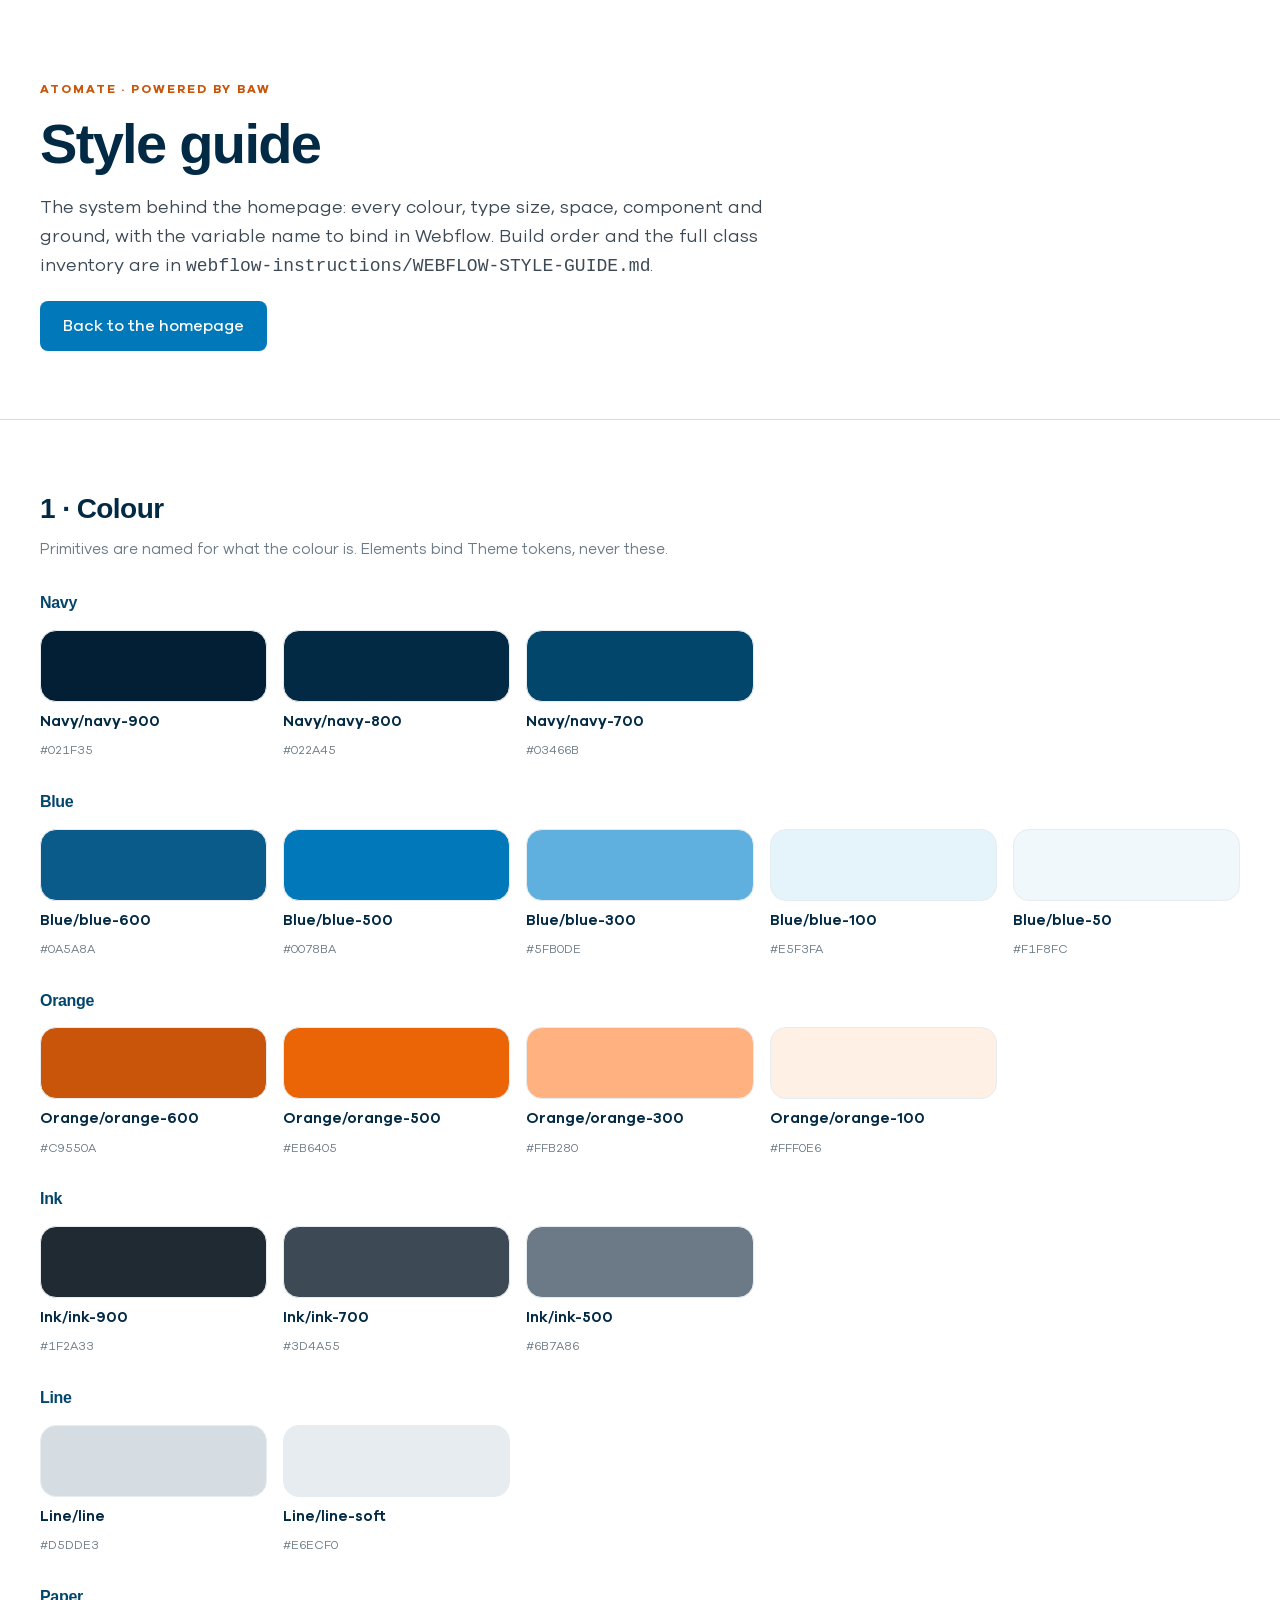
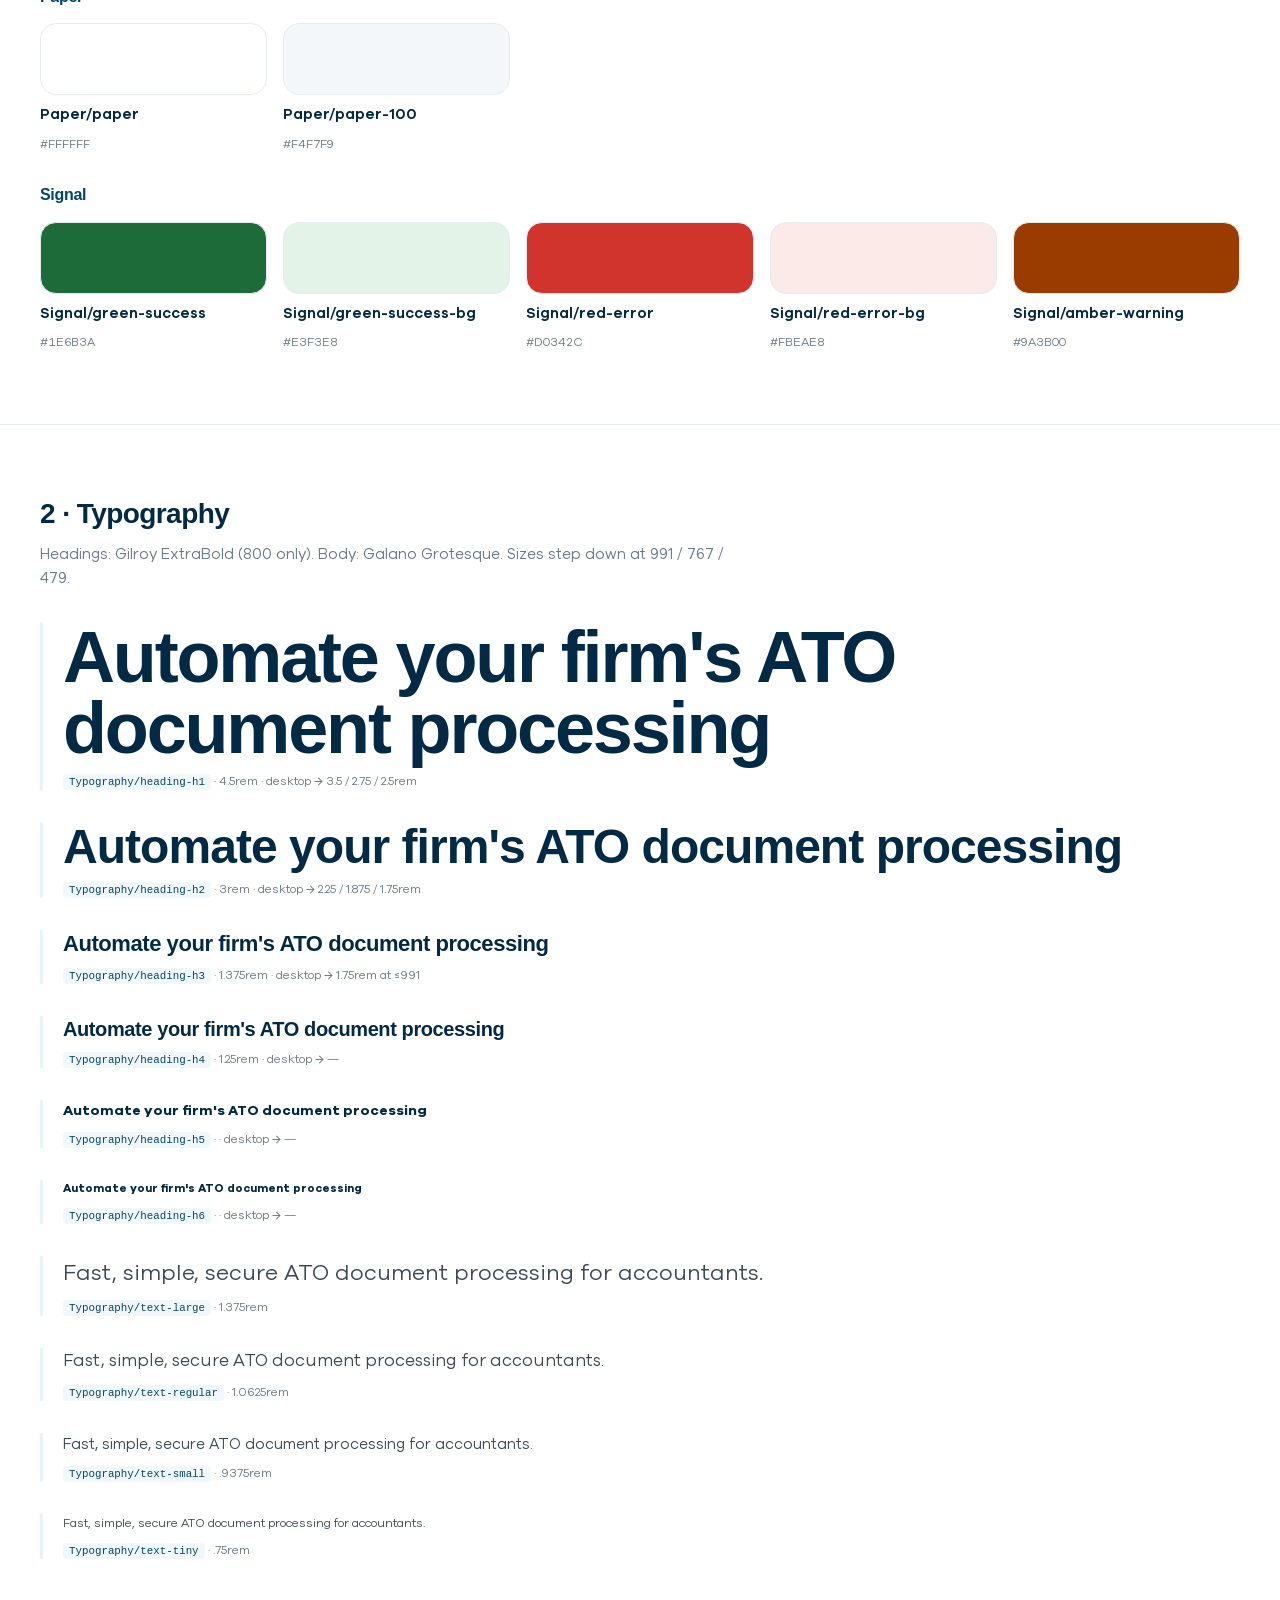
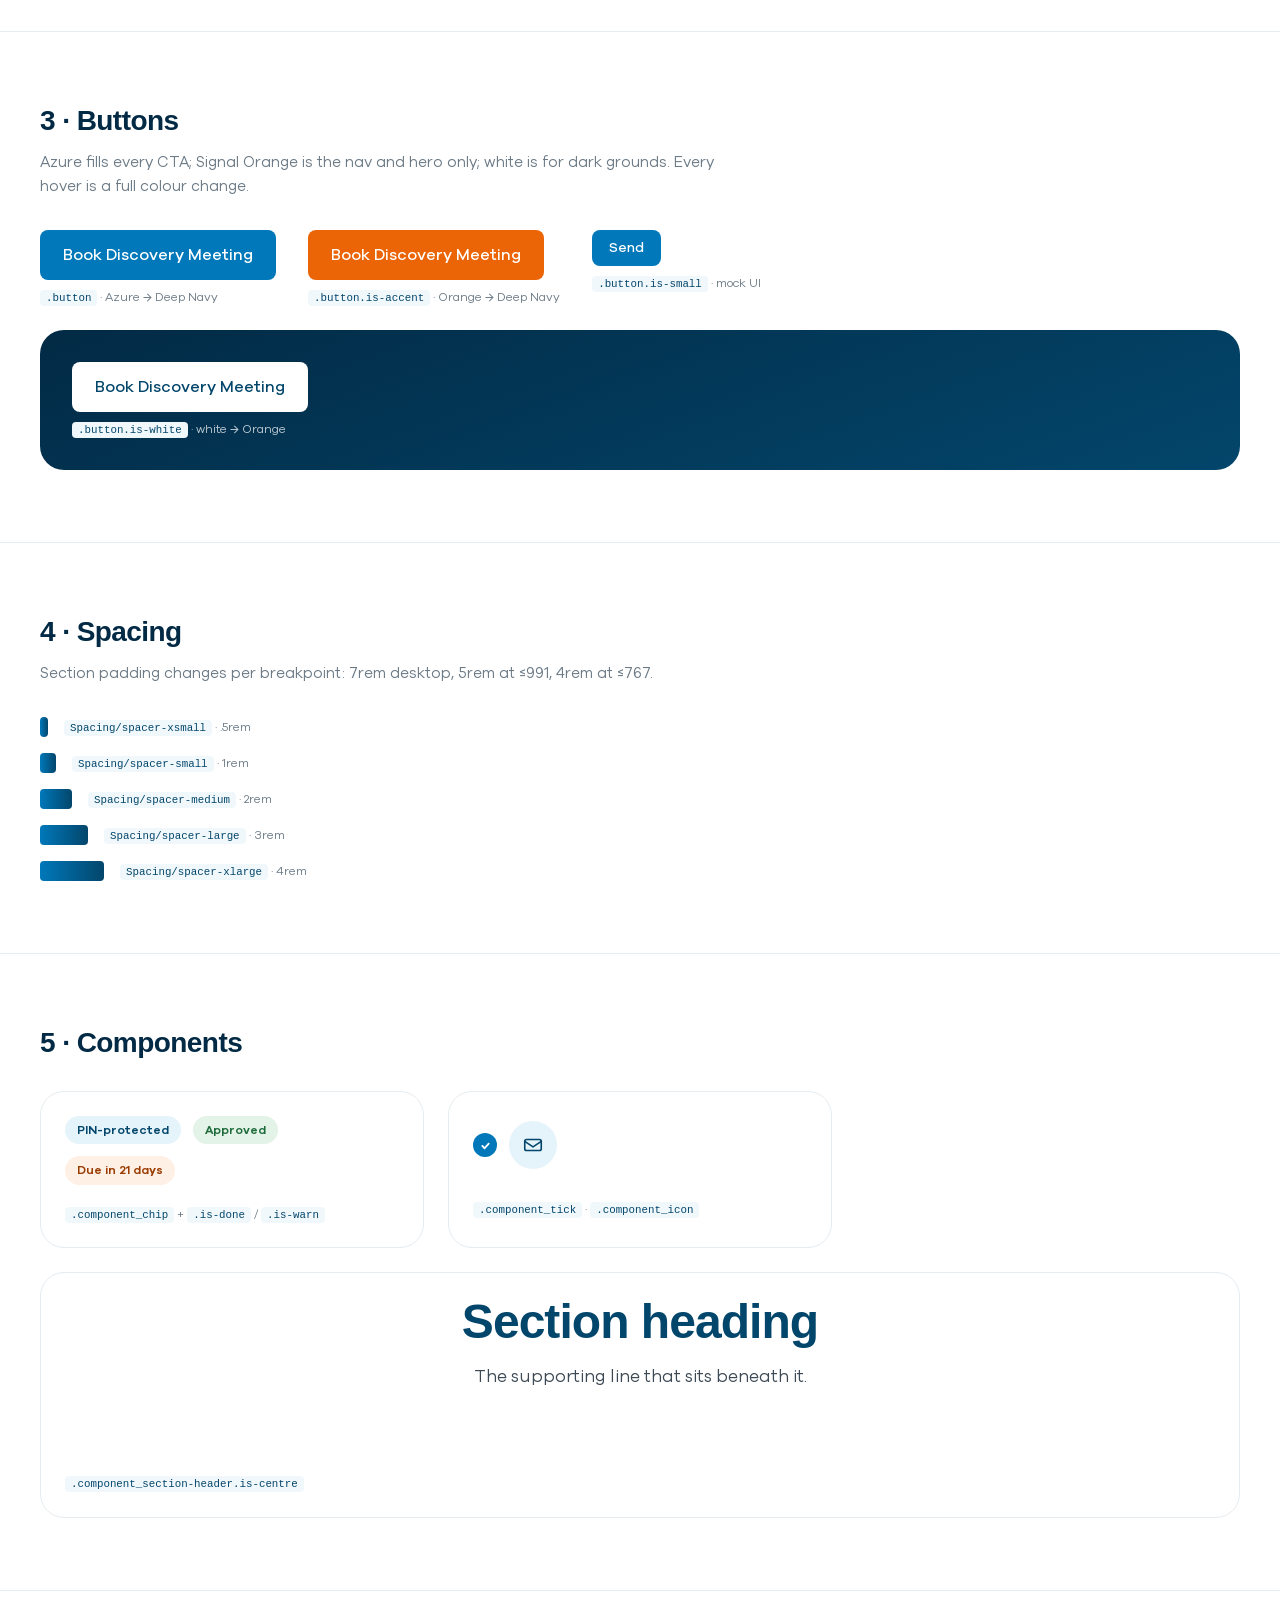
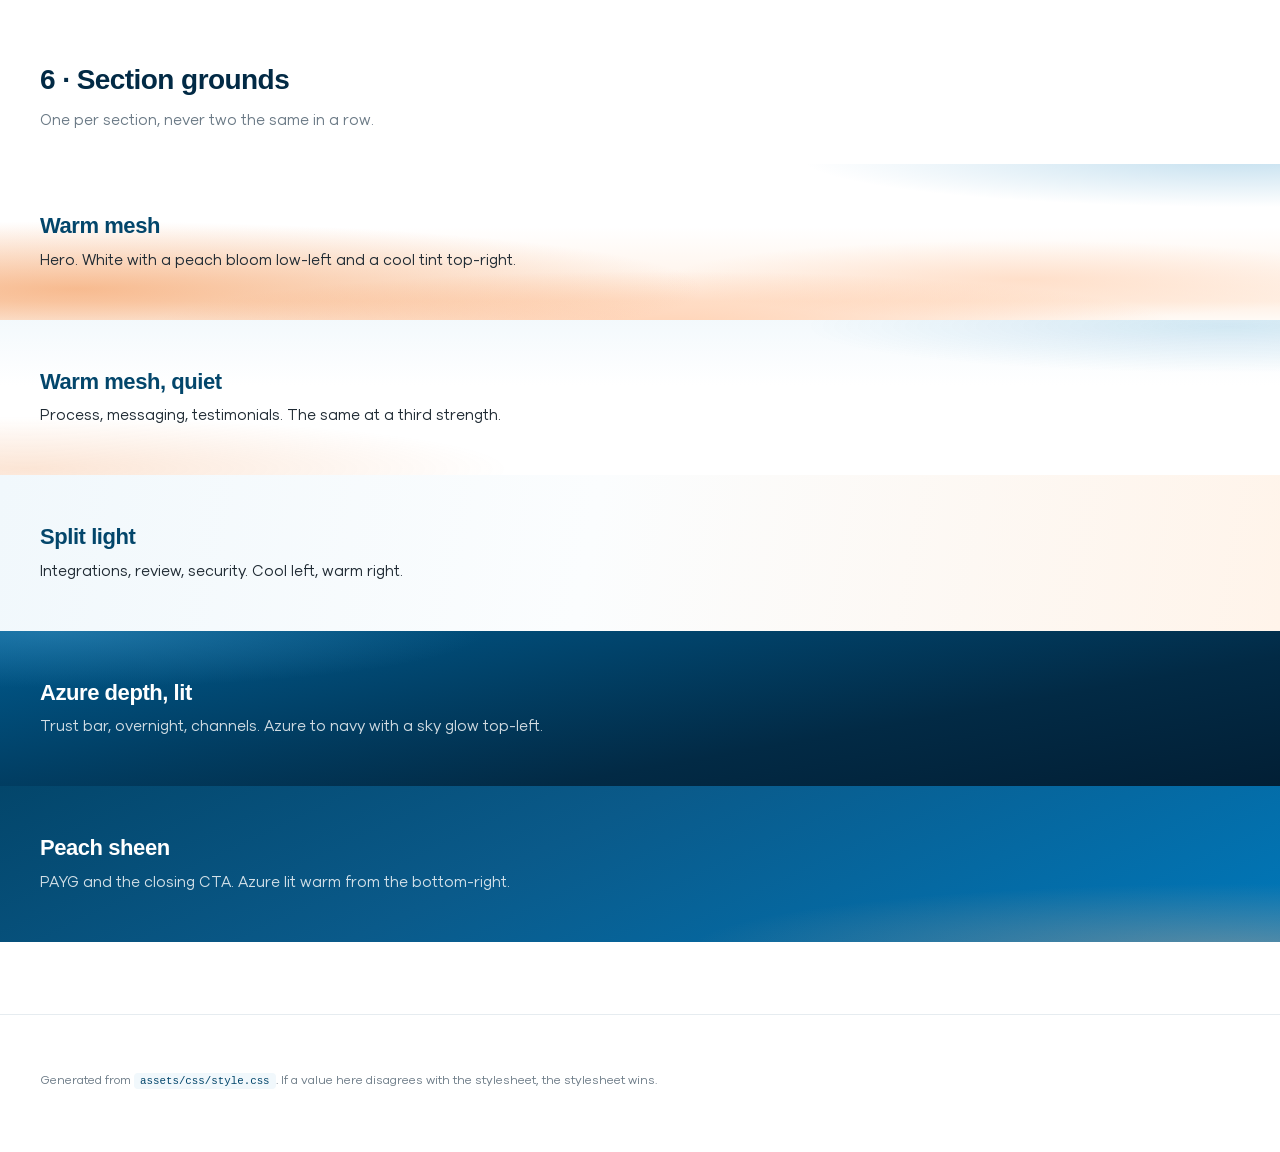
==== commit 00063f66: "Remove the Customise button from the email card Client feedback (17 Sep): remove Customise altogethe" ====
--- a/styleguide.html
+++ b/styleguide.html
@@ -225,7 +225,6 @@
           <span><a class="button" href="#buttons">Book Discovery Meeting</a><span class="guide_type_meta"><code>.button</code> · Azure → Deep Navy</span></span>
           <span><a class="button is-accent" href="#buttons">Book Discovery Meeting</a><span class="guide_type_meta"><code>.button.is-accent</code> · Orange → Deep Navy</span></span>
           <span><a class="button is-small" href="#buttons">Send</a><span class="guide_type_meta"><code>.button.is-small</code> · mock UI</span></span>
-          <span><a class="button is-medium" href="#buttons">Customise</a><span class="guide_type_meta"><code>.button.is-medium</code> · mock UI</span></span>
         </div>
         <div class="guide_buttons is-on-dark">
           <span><a class="button is-white" href="#buttons">Book Discovery Meeting</a><span class="guide_type_meta is-light"><code>.button.is-white</code> · white → Orange</span></span>
--- a/assets/css/style.css
+++ b/assets/css/style.css
@@ -90,7 +90,7 @@
 .text-weight-semibold { font-weight:600; }
 .text-style-quote { font-family:var(--font-heading); font-weight:800; font-size:2.25rem; line-height:1.2; letter-spacing:-0.02em; color:var(--navy-700); }
 
-/* ---------- Buttons: Azure primary, Deep Navy hover (client palette card, 16 Sep); is-accent (nav + hero) / is-white on dark grounds; is-small / is-medium for mock UI. Label only, no icons. */
+/* ---------- Buttons: Azure primary, Deep Navy hover (client palette card, 16 Sep); is-accent (nav + hero) / is-white on dark grounds; is-small for mock UI. Label only, no icons. */
 .button { display:inline-flex; align-items:center; justify-content:center; height:3.125rem; padding:0 1.375rem; border-radius:var(--radius-button); font-weight:500; font-size:1rem; line-height:1; text-decoration:none; border:1px solid transparent; white-space:nowrap; background:var(--blue-500); color:#fff; transition:background .2s ease, color .2s ease, transform .15s ease; }
 .button:hover { background:var(--navy-700); color:#fff; }
 .button.is-blue { background:var(--blue-500); } .button.is-blue:hover { background:var(--navy-700); }
@@ -99,7 +99,6 @@
 .button:active { transform:scale(.98); }
 .button.is-white { background:#fff; color:var(--navy-700); } .button.is-white:hover { background:var(--orange-500); color:#fff; }
 .button.is-small { height:2.25rem; padding:0 1rem; font-size:.875rem; background:var(--blue-500); }
-.button.is-medium { height:2.75rem; padding:0 1.25rem; font-size:var(--text-small); background:var(--blue-500); }
 
 /* ---------- Icons */
 .icon-stroke { stroke:currentColor; fill:none; stroke-width:1.75; stroke-linecap:round; stroke-linejoin:round; }
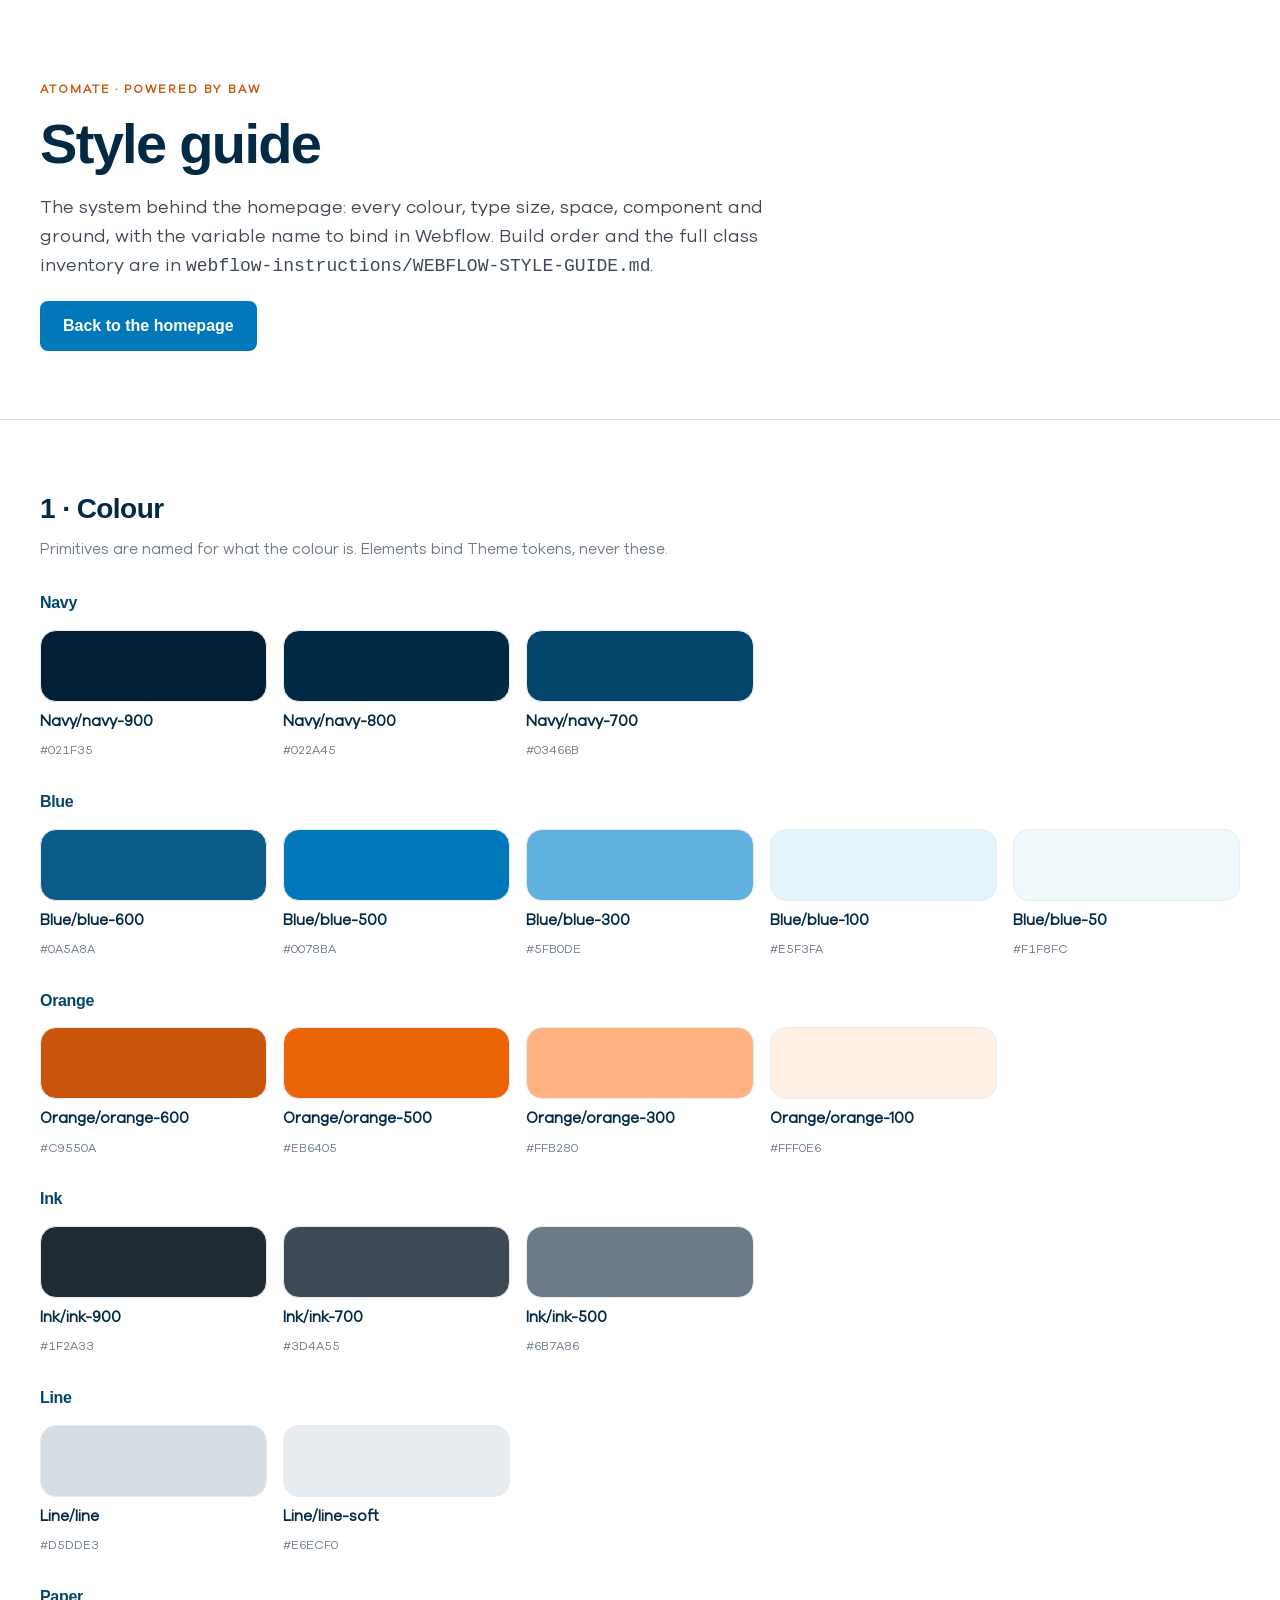
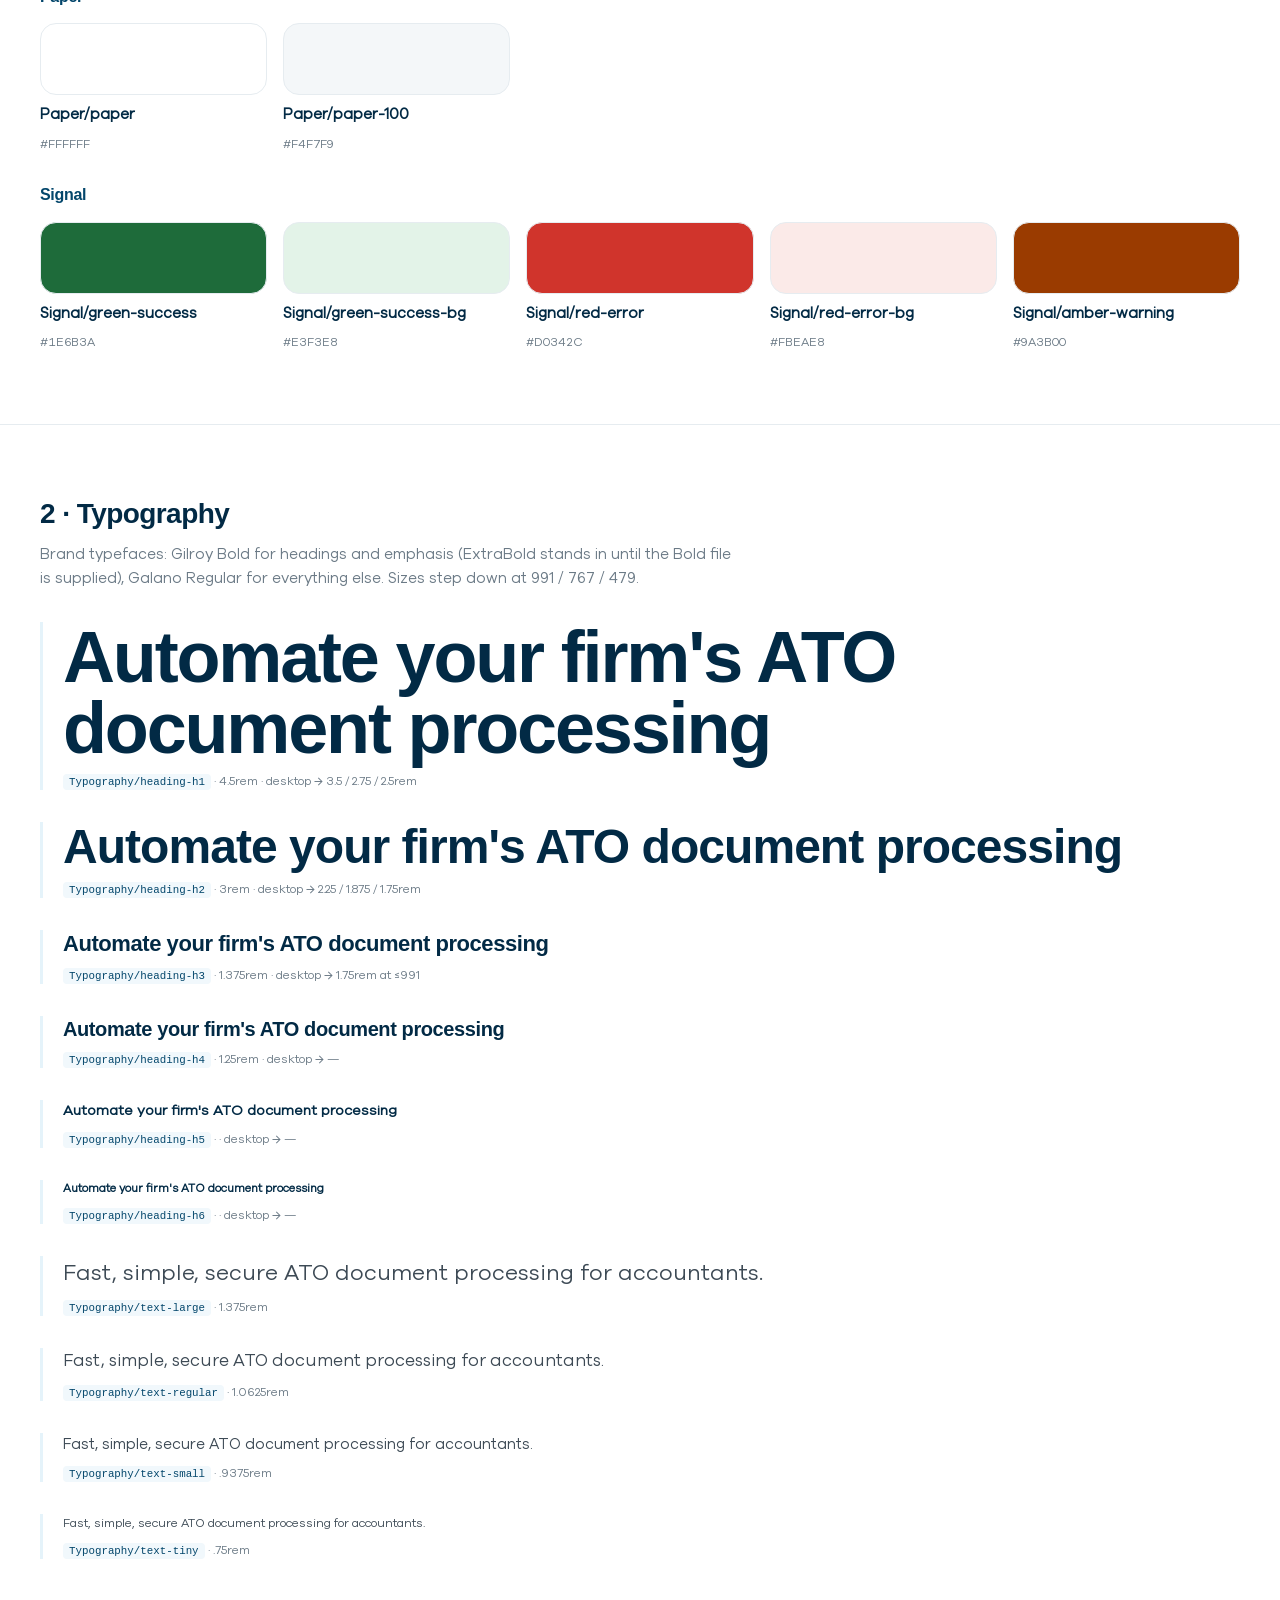
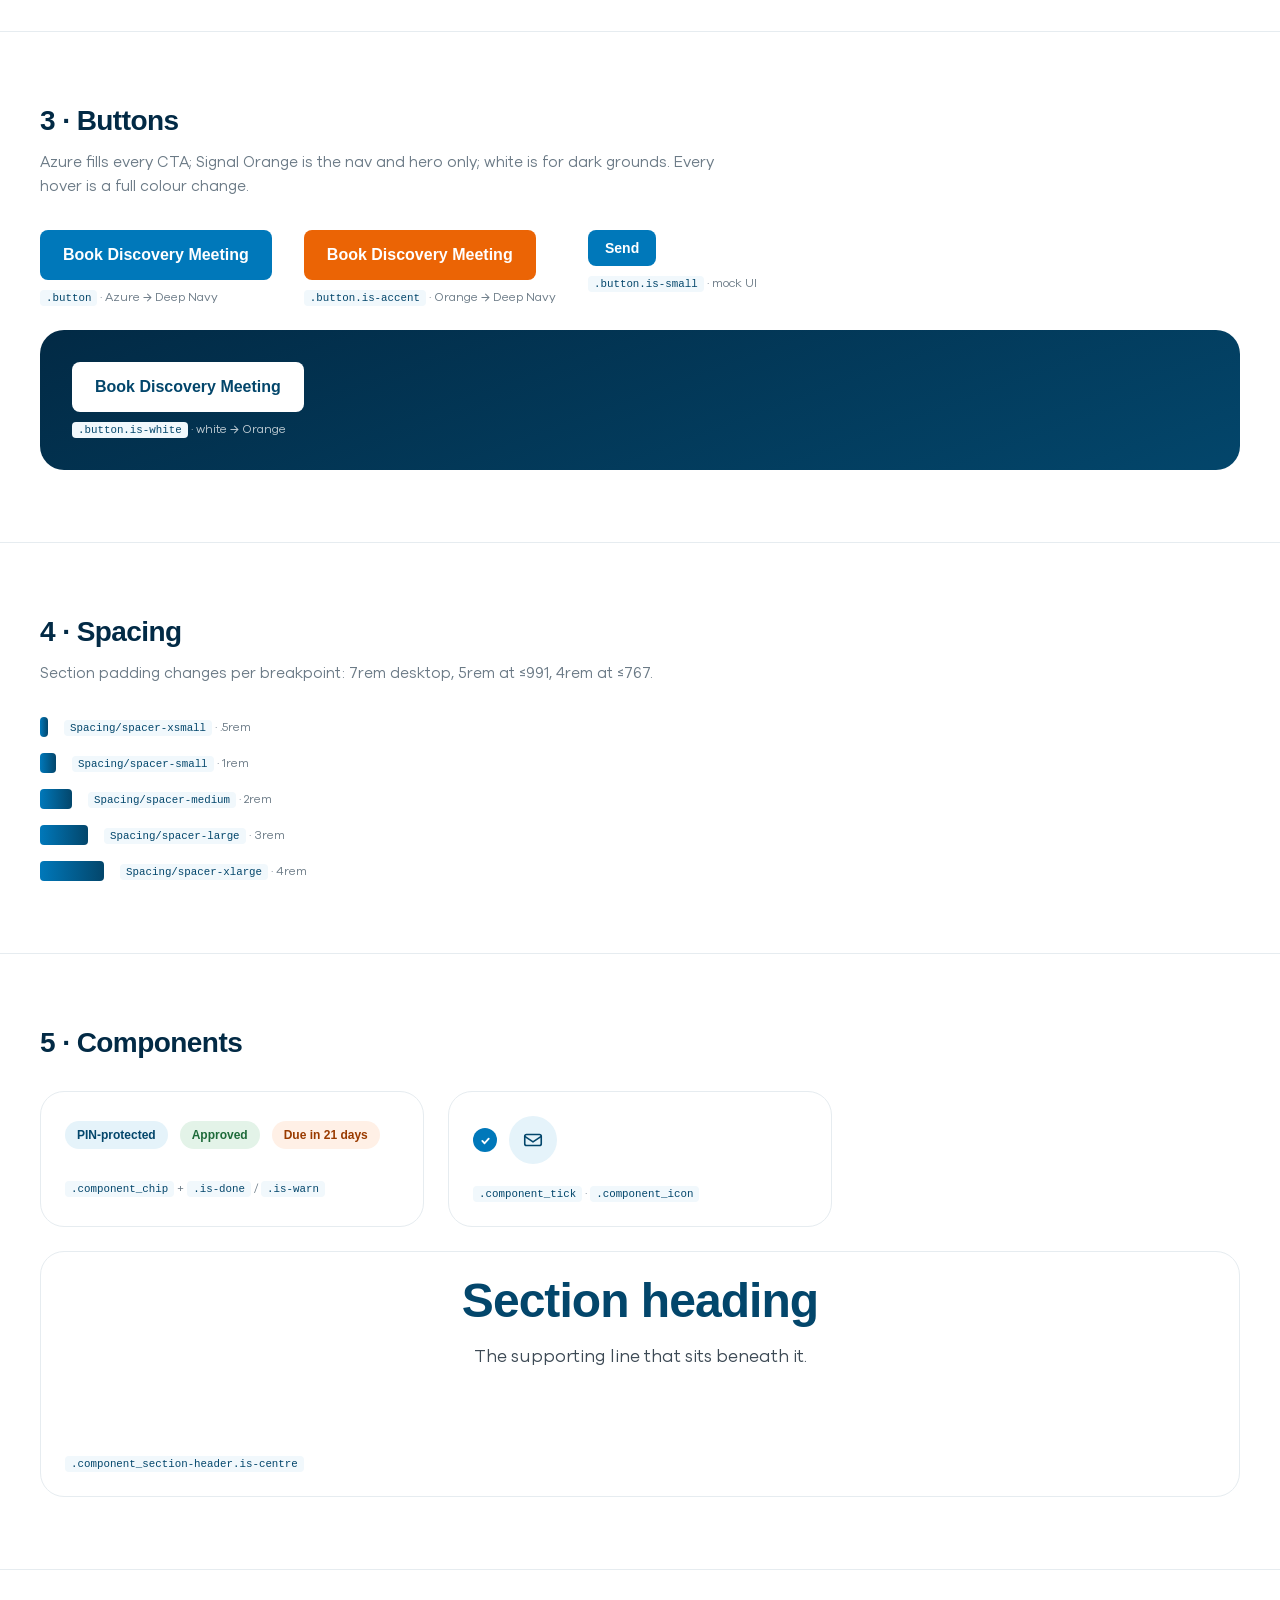
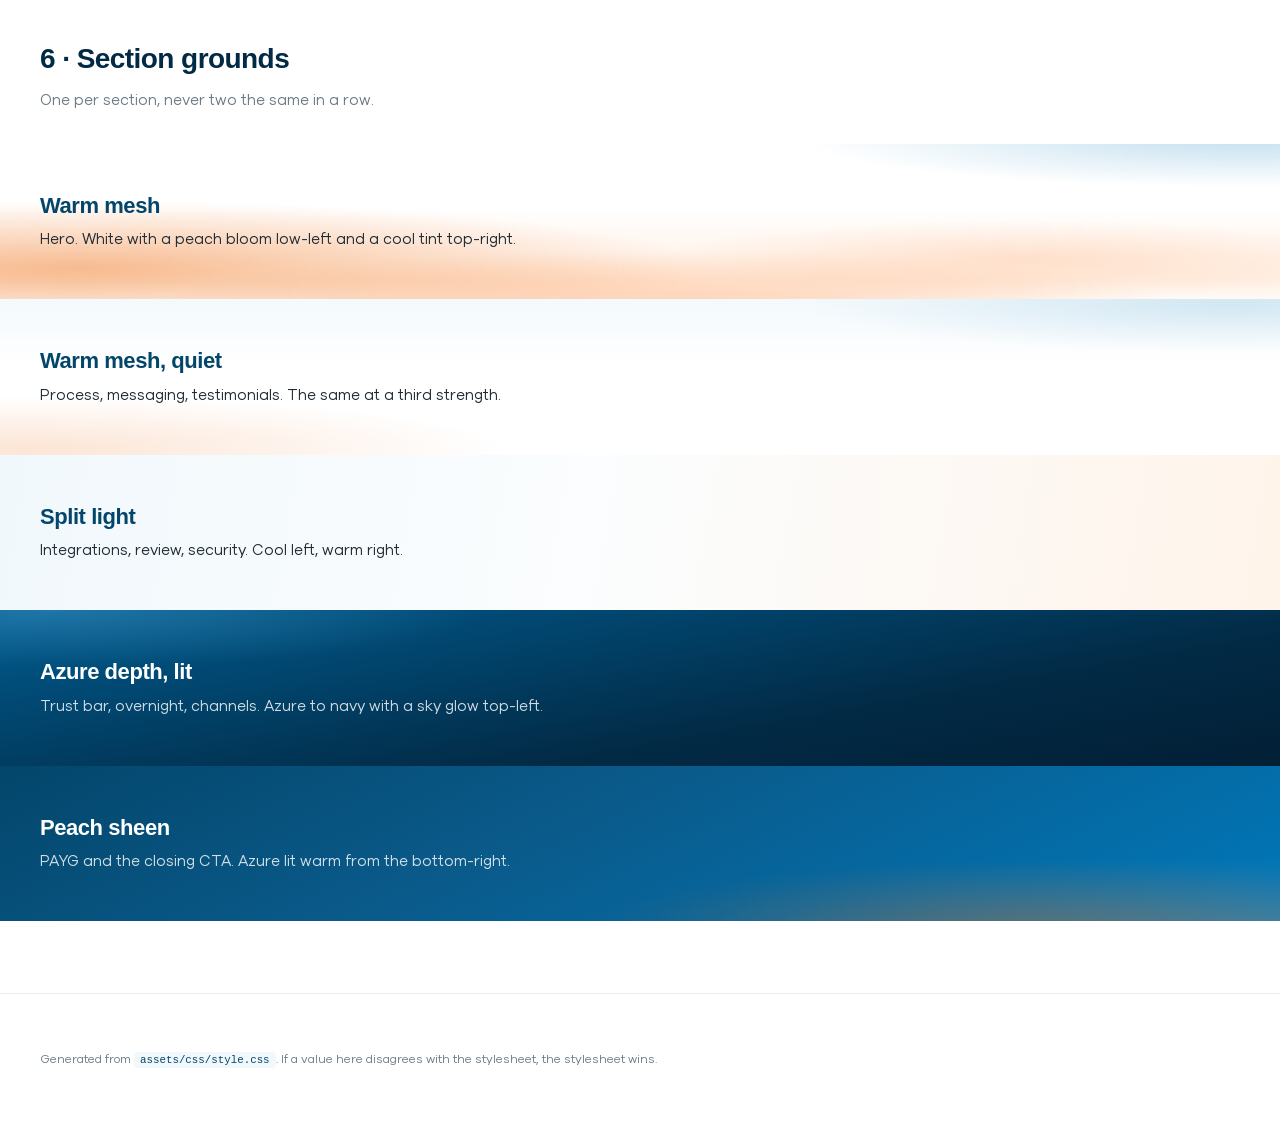
==== commit e4610463: "Type: Gilroy Bold for headings and emphasis, Galano Regular for the rest Brand guide per the client:" ====
--- a/styleguide.html
+++ b/styleguide.html
@@ -171,7 +171,7 @@
     <section class="guide_section" id="type">
       <div class="padding-global"><div class="container-large">
         <h2 class="guide_head2">2 · Typography</h2>
-        <p class="guide_note">Headings: Gilroy ExtraBold (800 only). Body: Galano Grotesque. Sizes step down at 991 / 767 / 479.</p>
+        <p class="guide_note">Brand typefaces: Gilroy Bold for headings and emphasis (ExtraBold stands in until the Bold file is supplied), Galano Regular for everything else. Sizes step down at 991 / 767 / 479.</p>
         <ul class="guide_type" role="list">
           <li class="guide_type_row">
             <h1 class="guide_type_sample">Automate your firm's ATO document processing</h1>
--- a/assets/css/style.css
+++ b/assets/css/style.css
@@ -3,12 +3,12 @@
    Tokens in :root are the system; the Webflow build maps them to variables
    (webflow-instructions/ATOMATE-CONFIG.md). Design values are unchanged from the export. */
 
-/* ---------- Fonts — self-hosted. Gilroy ExtraBold is the only Gilroy weight supplied (Bold missing, see CLAUDE.md). */
+/* ---------- Fonts — self-hosted. Only Gilroy Light and ExtraBold were supplied; Bold is missing (see CLAUDE.md). */
 @font-face{font-family:'Gilroy';font-weight:800;font-style:normal;font-display:swap;src:url(../fonts/gilroy-extrabold.woff2) format('woff2');}
+/* Brand guide (client, 17 Sep): Gilroy Bold for headings and every emphasised word, Galano Regular
+   for everything else. Text asks for weight 700; until the Bold file is supplied the ExtraBold face
+   above answers it. When it arrives, add: @font-face{font-family:'Gilroy';font-weight:700;...gilroy-bold.woff2} */
 @font-face{font-family:'Galano';font-weight:400;font-style:normal;font-display:swap;src:url(../fonts/GalanoGrotesqueRegular.woff2) format('woff2');}
-@font-face{font-family:'Galano';font-weight:500;font-style:normal;font-display:swap;src:url(../fonts/GalanoGrotesqueMedium.woff2) format('woff2');}
-@font-face{font-family:'Galano';font-weight:600;font-style:normal;font-display:swap;src:url(../fonts/GalanoGrotesqueSemiBold.woff2) format('woff2');}
-@font-face{font-family:'Galano';font-weight:700;font-style:normal;font-display:swap;src:url(../fonts/GalanoGrotesqueBold.woff2) format('woff2');}
 
 /* ---------- Tokens (Base Colour → Theme → Spacing → Typography → Layout) */
 :root {
@@ -22,6 +22,7 @@
   /* Theme (light-on-dark text) */
   --text-on-dark:#FFFFFF; --text-on-dark-soft:rgba(255,255,255,.78); --text-on-dark-muted:rgba(255,255,255,.55);
   --line-on-dark:rgba(255,255,255,.14);
+  --gradient-split-light:linear-gradient(100deg, var(--blue-50) 0%, #FBFDFE 46%, #FFF4EA 100%);
   --shadow-card:0 24px 60px -32px rgba(2,42,69,.35), 0 1px 0 rgba(2,42,69,.06);
   --shadow-card-hover:0 30px 60px -30px rgba(2,42,69,.45);
   --shadow-ui:0 30px 60px -36px rgba(2,42,69,.6);
@@ -46,7 +47,8 @@
 html { scroll-behavior:smooth; }
 body { margin:0; background:var(--paper); color:var(--ink-900); font-family:var(--font-body); font-size:var(--text-regular); line-height:1.55; -webkit-font-smoothing:antialiased; }
 a { color:var(--blue-500); text-decoration:none; } a:hover { color:var(--blue-600); }
-h1,h2,h3,h4 { font-family:var(--font-heading); font-weight:800; margin:0; color:var(--navy-700); text-wrap:balance; letter-spacing:-0.02em; }
+b, strong { font-family:var(--font-heading); font-weight:700; }
+h1,h2,h3,h4 { font-family:var(--font-heading); font-weight:700; margin:0; color:var(--navy-700); text-wrap:balance; letter-spacing:-0.02em; }
 h1 { font-size:var(--heading-h1); line-height:.98; letter-spacing:-0.03em; }
 h2 { font-size:var(--heading-h2); line-height:1.05; }
 h3 { font-size:var(--heading-h3); line-height:1.25; }
@@ -76,7 +78,7 @@
 .button-group { display:flex; gap:1rem; flex-wrap:wrap; align-items:center; }
 .button-group.is-centre { justify-content:center; }
 .hide-visually { position:absolute !important; width:1px; height:1px; padding:0; margin:-1px; overflow:hidden; clip:rect(0,0,0,0); white-space:nowrap; border:0; }
-.skip-link { position:absolute; left:-9999px; top:0; z-index:100; background:var(--navy-700); color:#fff; padding:.75rem 1rem; border-radius:var(--radius-button); font-weight:600; }
+.skip-link { position:absolute; left:-9999px; top:0; z-index:100; background:var(--navy-700); color:#fff; padding:.75rem 1rem; border-radius:var(--radius-button); font-family:var(--font-heading); font-weight:700; }
 .skip-link:focus { left:var(--padding-global); top:.5rem; outline:2px solid var(--orange-500); outline-offset:3px; }
 
 /* ---------- Typography utilities */
@@ -87,11 +89,11 @@
 .text-color-secondary { color:var(--ink-700); }
 .text-color-muted { color:var(--ink-500); }
 .text-color-highlight { color:var(--orange-300); }
-.text-weight-semibold { font-weight:600; }
-.text-style-quote { font-family:var(--font-heading); font-weight:800; font-size:2.25rem; line-height:1.2; letter-spacing:-0.02em; color:var(--navy-700); }
+.text-weight-semibold { font-family:var(--font-heading); font-weight:700; }
+.text-style-quote { font-family:var(--font-heading); font-weight:700; font-size:2.25rem; line-height:1.2; letter-spacing:-0.02em; color:var(--navy-700); }
 
 /* ---------- Buttons: Azure primary, Deep Navy hover (client palette card, 16 Sep); is-accent (nav + hero) / is-white on dark grounds; is-small for mock UI. Label only, no icons. */
-.button { display:inline-flex; align-items:center; justify-content:center; height:3.125rem; padding:0 1.375rem; border-radius:var(--radius-button); font-weight:500; font-size:1rem; line-height:1; text-decoration:none; border:1px solid transparent; white-space:nowrap; background:var(--blue-500); color:#fff; transition:background .2s ease, color .2s ease, transform .15s ease; }
+.button { display:inline-flex; align-items:center; justify-content:center; height:3.125rem; padding:0 1.375rem; border-radius:var(--radius-button); font-family:var(--font-heading); font-weight:700; font-size:1rem; line-height:1; text-decoration:none; border:1px solid transparent; white-space:nowrap; background:var(--blue-500); color:#fff; transition:background .2s ease, color .2s ease, transform .15s ease; }
 .button:hover { background:var(--navy-700); color:#fff; }
 .button.is-blue { background:var(--blue-500); } .button.is-blue:hover { background:var(--navy-700); }
 /* Signal Orange is the page's one accent moment: the nav and hero CTAs only (Eugene, 16 Sep) */
@@ -116,7 +118,7 @@
 .component_tick.is-tint { background:var(--blue-100); color:var(--blue-500); }
 .component_tick.is-glass { background:rgba(255,255,255,.14); color:#fff; }
 
-.component_chip { display:inline-flex; align-items:center; font-size:var(--text-tiny); font-weight:600; padding:.3rem .75rem; border-radius:var(--radius-round); background:var(--blue-100); color:var(--navy-700); white-space:nowrap; }
+.component_chip { display:inline-flex; align-items:center; font-size:var(--text-tiny); font-family:var(--font-heading); font-weight:700; padding:.3rem .75rem; border-radius:var(--radius-round); background:var(--blue-100); color:var(--navy-700); white-space:nowrap; }
 .component_chip.is-done { background:var(--green-success-bg); color:var(--green-success); }
 .component_chip.is-warn { background:var(--orange-100); color:var(--amber-warning); }
 
@@ -135,12 +137,12 @@
 /* Mock UI panels (Eugene, 10 Sep): no rules; white rows separated by gaps on a tinted tray;
    initials instead of dots; one typeface, sentence case; status as a soft pill. */
 .component_ui { background:var(--blue-50); border-radius:var(--radius-box); padding:.625rem; display:flex; flex-direction:column; gap:.5rem; font-size:var(--text-small); color:var(--ink-900); }
-.component_ui_header { display:flex; justify-content:space-between; align-items:center; gap:1rem; padding:.5rem .625rem .375rem; font-weight:600; color:var(--navy-700); }
+.component_ui_header { display:flex; justify-content:space-between; align-items:center; gap:1rem; padding:.5rem .625rem .375rem; font-family:var(--font-heading); font-weight:700; color:var(--navy-700); }
 .component_ui_row { display:flex; justify-content:space-between; align-items:center; gap:1rem; min-height:3.5rem; padding:.75rem 1rem; background:#fff; border-radius:.625rem; }
 .component_ui_row.is-start { justify-content:flex-start; gap:.75rem; }
 .component_ui_doc { display:flex; align-items:center; gap:.75rem; min-width:0; }
 .component_ui_doc .icon-stroke { color:var(--ink-500); flex:none; }
-.component_ui_initials { flex:none; width:2rem; height:2rem; border-radius:50%; display:inline-flex; align-items:center; justify-content:center; background:var(--blue-100); color:var(--navy-700); font-size:.6875rem; font-weight:700; letter-spacing:.02em; }
+.component_ui_initials { flex:none; width:2rem; height:2rem; border-radius:50%; display:inline-flex; align-items:center; justify-content:center; background:var(--blue-100); color:var(--navy-700); font-size:.6875rem; font-family:var(--font-heading); font-weight:700; letter-spacing:.02em; }
 .component_ui_body { padding:1rem; display:flex; flex-direction:column; gap:.5rem; background:#fff; border-radius:.625rem; }
 .component_ui_body.is-skeleton { gap:.75rem; }
 
@@ -167,7 +169,7 @@
 /* ---------- The client's named grounds (16 Sep): Split light, Azure depth (lit), Peach
    sheen and a quieter Warm mesh, so consecutive sections contrast instead of repeating. */
 /* Split light — cool on the left, warm on the right, across the band's own width */
-.background-stage-split { background:linear-gradient(100deg, var(--blue-50) 0%, #FBFDFE 46%, #FFF4EA 100%); color:var(--ink-900); position:relative; overflow:hidden; }
+.background-stage-split { background:var(--gradient-split-light); color:var(--ink-900); position:relative; overflow:hidden; }
 /* Warm mesh, quieter, for long sections carrying cards and copy */
 .background-stage-mesh { background:#FFFFFF; color:var(--ink-900); position:relative; overflow:hidden; }
 .background-stage-mesh::before { content:""; position:absolute; inset:0; pointer-events:none;
@@ -179,15 +181,18 @@
 .background-stage-azure::before { content:""; position:absolute; inset:0; pointer-events:none;
   background:radial-gradient(50% 54% at 4% 0%, rgba(95,176,222,.32), transparent 68%); }
 .background-stage-azure h2, .background-stage-azure h3 { color:#fff; }
-/* Peach sheen — Azure lit warm from the bottom-right */
+/* Peach sheen — Azure lit warm from the bottom-right: Ember bay's orange, held back
+   (Eugene, 17 Sep: "integrate the warmth subtler") */
 .background-stage-peach { background:linear-gradient(155deg, var(--navy-700) 0%, var(--blue-600) 42%, var(--blue-500) 100%); color:#fff; position:relative; overflow:hidden; }
 .background-stage-peach::before { content:""; position:absolute; inset:0; pointer-events:none;
-  background:radial-gradient(62% 62% at 97% 106%, rgba(255,178,128,.36), transparent 70%); }
+  background:radial-gradient(48% 70% at 80% 112%, rgba(235,100,5,.34), rgba(235,100,5,.1) 48%, transparent 74%),
+             radial-gradient(70% 60% at 100% 100%, rgba(255,178,128,.16), transparent 70%); }
 .background-stage-peach h2, .background-stage-peach h3 { color:#fff; }
 /* the tint layers are decoration: they sit under the section's own content, never over it */
 .background-stage-light::before, .background-stage-mesh::before, .background-stage-azure::before, .background-stage-peach::before { z-index:0; }
 .background-stage-light > *, .background-stage-mesh > *, .background-stage-azure > *, .background-stage-peach > * { position:relative; z-index:1; }
-.background-stage-morning { background:linear-gradient(160deg, #FFFFFF 0%, var(--blue-50) 50%, var(--blue-100) 100%); position:relative; overflow:hidden; }
+/* Cool morning — white into blue-100; sets the logo section apart from the warm video band above it (17 Sep) */
+.background-stage-morning { background:linear-gradient(170deg, #FFFFFF 0%, var(--blue-50) 30%, var(--blue-100) 100%); position:relative; overflow:hidden; }
 
 /* ---------- Navbar (Gate 04 §1: transparent over the hero → .is-solid after it) */
 /* Navbar geometry mirrors Omble's (Eugene, 16 Sep): the header stays transparent and
@@ -203,7 +208,7 @@
 .navbar_menu { display:flex; align-items:center; gap:2rem; flex:1; min-width:0; }
 .navbar_nav-wrap { flex:1; display:flex; justify-content:center; }
 .navbar_nav { display:flex; gap:2.25rem; }
-.navbar_link { color:var(--navy-700); font-weight:500; font-size:1rem; white-space:nowrap; transition:color .35s ease; }
+.navbar_link { color:var(--navy-700); font-family:var(--font-heading); font-weight:700; font-size:1rem; white-space:nowrap; transition:color .35s ease; }
 .navbar_link:hover { color:var(--blue-500); }
 /* the navbar CTA takes the pill shape with the bar it sits in; page buttons keep
    ATOmate's 0.5rem radius until the client asks otherwise */
@@ -230,31 +235,46 @@
 /* balance keeps every line multi-word: no single word stranded at any width (Eugene, 16 Sep) */
 .home_hero_title { font-size:4rem; line-height:1.02; max-width:54rem; color:var(--navy-800); margin-bottom:.75rem; text-wrap:balance; }
 /* the ISO line sits well clear of the CTA, low in the hero (Eugene, 16 Sep) */
-.home_hero_trust { display:flex; align-items:center; justify-content:center; gap:.75rem; margin-top:7.75rem; text-align:left; }
-.home_hero_iso { width:3.25rem; height:3.25rem; flex:0 0 auto; }
-.home_hero_note { max-width:none; }
-.home_hero_kicker { font-weight:700; font-size:.8125rem; letter-spacing:.12em; text-transform:uppercase; color:var(--orange-600); margin-bottom:1rem; }
-.home_hero_subtitle { font-weight:600; font-size:1.25rem; line-height:1.35; color:var(--navy-700); margin-bottom:.75rem; text-wrap:balance; }
+/* client, 17 Sep: the ISO line sits closer to the CTA, larger and darker so it reads */
+.home_hero_trust { display:flex; align-items:center; justify-content:center; gap:1rem; margin-top:3.5rem; text-align:left; }
+.home_hero_iso { width:4rem; height:4rem; flex:0 0 auto; }
+.home_hero_kicker { font-family:var(--font-heading); font-weight:700; font-size:.8125rem; letter-spacing:.12em; text-transform:uppercase; color:var(--orange-600); margin-bottom:1rem; }
+/* subtitle and lead enlarged at the client's request (17 Sep) */
+.home_hero_subtitle { font-family:var(--font-heading); font-weight:700; font-size:1.75rem; line-height:1.3; color:var(--navy-700); margin-bottom:.75rem; text-wrap:balance; }
 .home_hero_subtitle .text-color-highlight { color:var(--orange-500); }
-.home_hero_note { font-size:var(--text-tiny); line-height:1.45; color:var(--ink-500); white-space:nowrap; text-wrap:pretty; }
+.home_hero_note { font-size:1.0625rem; line-height:1.45; color:var(--ink-900); white-space:nowrap; text-wrap:pretty; }
 /* width set so the line breaks after "archive": second line reads "without losing control." */
-.home_hero_description { font-size:1.125rem; line-height:1.55; color:var(--ink-700); max-width:26rem; margin-bottom:2rem; }
+.home_hero_description { font-size:1.4375rem; line-height:1.5; color:var(--ink-700); max-width:34rem; margin-bottom:2.25rem; }
 /* ---------- 1b. Trust bar — an exact design replica of Omble's (Eugene, 16 Sep), with
    ATOmate's content. Omble's rules, verbatim in intent: navy band, one row of five
    single-line claims in the heading face, uniform size, hairline between items from
    1200 up, uneven columns so every label balances onto two lines, two columns below
    1200 with the hairlines off, one column below 600. Figures are part of their label,
    not a separate numeral. */
+/* ---------- 1c. Video (17 Sep): a 16:9 frame on the warm mesh; navy poster, orange play */
+.home_video_content { display:flex; flex-direction:column; align-items:center; gap:2.5rem; }
+.home_video_heading { max-width:32rem; }
+.home_video_content .component_section-header { margin-bottom:0; }
+.home_video_frame { width:100%; max-width:56rem; aspect-ratio:16 / 9; border-radius:var(--radius-card); overflow:hidden; background:var(--navy-900); box-shadow:0 34px 70px -34px rgba(2,42,69,.6); }
+.home_video_poster { position:relative; display:flex; width:100%; height:100%; align-items:center; justify-content:center; text-decoration:none;
+  background:radial-gradient(60% 70% at 22% 18%, rgba(0,120,186,.45), transparent 70%), linear-gradient(160deg, var(--navy-700) 0%, var(--navy-800) 55%, var(--navy-900) 100%); }
+.home_video_play { width:5rem; height:5rem; border-radius:50%; display:flex; align-items:center; justify-content:center; padding-left:.25rem; background:var(--orange-500); color:#fff; box-shadow:0 0 0 .5rem rgba(235,100,5,.18), 0 16px 32px -12px rgba(235,100,5,.7); transition:transform .3s ease, background-color .3s ease; }
+.home_video_poster:hover .home_video_play, .home_video_poster:focus-visible .home_video_play { transform:scale(1.06); background:var(--orange-600); }
+.home_video_poster:focus-visible { outline-offset:-6px; }
+.home_video_embed { display:block; width:100%; height:100%; border:0; }
+.visually-hidden { position:absolute; width:1px; height:1px; padding:0; margin:-1px; overflow:hidden; clip:rect(0 0 0 0); white-space:nowrap; border:0; }
 .section-home_trust { background:var(--navy-900); }
 .section-home_trust .container-large { padding-top:4.5rem; padding-bottom:4.5rem; }
 .home_trust_content { display:flex; flex-direction:column; gap:2.25rem; }
 .home_trust_heading { font-size:1.5rem; line-height:1.3; color:#fff; text-align:center; text-wrap:balance; }
 .home_trust_list_wrap { min-width:0; }
 .home_trust_list { display:grid; grid-template-columns:repeat(5, minmax(0,1fr)); gap:2rem; align-items:stretch; }
-.home_trust_item { min-width:0; display:flex; flex-direction:column; align-items:center; text-align:center; gap:.5rem; }
+/* client, 17 Sep: the heading stays centred; the five claims are left-aligned and level,
+   every claim starting on the same top line */
+.home_trust_item { min-width:0; display:flex; flex-direction:column; align-items:flex-start; justify-content:flex-start; text-align:left; gap:.5rem; }
 /* Omble measures 22px / 1.25 white; ATOmate's claims are longer, so 20px holds the
    same two-line rhythm without stranding a word */
-.home_trust_label { display:block; font-family:var(--font-heading); font-weight:800; font-size:1.25rem; line-height:1.25; letter-spacing:-0.02em; color:#fff; text-wrap:pretty; }
+.home_trust_label { display:block; font-family:var(--font-heading); font-weight:700; font-size:1.25rem; line-height:1.25; letter-spacing:-0.02em; color:#fff; text-wrap:pretty; }
 .home_trust_caption { display:block; font-size:var(--text-small); line-height:1.5; color:rgba(255,255,255,.7); text-wrap:pretty; }
 
 @media (min-width:1200px) {
@@ -263,7 +283,7 @@
      own measured width plus that padding */
   .home_trust_list { grid-template-columns:1.09fr 1fr 1.16fr 1.12fr 1.27fr; }
   .home_trust_label { text-wrap:balance; }
-  .home_trust_item { padding-left:1.5rem; border-left:1px solid var(--navy-700); justify-content:center; }
+  .home_trust_item { padding-left:1.5rem; border-left:1px solid var(--navy-700); }
   .home_trust_item:first-child { padding-left:0; border-left:0; }
 }
 @media (min-width:1320px) and (max-width:1439px) {
@@ -281,7 +301,7 @@
 
 /* ---------- 2. Integrations */
 .home_integrations_tabs { display:flex; justify-content:center; gap:2.5rem; margin-bottom:2.5rem; border-bottom:1px solid var(--line); }
-.home_integrations_tab { display:inline-flex; align-items:center; gap:.5rem; padding:.75rem .25rem 1rem; margin-bottom:-1px; border-bottom:2px solid transparent; font-weight:600; line-height:1.55; color:var(--ink-700); background:transparent; cursor:pointer; transition:color .2s ease, border-color .2s ease; }
+.home_integrations_tab { display:inline-flex; align-items:center; gap:.5rem; padding:.75rem .25rem 1rem; margin-bottom:-1px; border-bottom:2px solid transparent; font-family:var(--font-heading); font-weight:700; line-height:1.55; color:var(--ink-700); background:transparent; cursor:pointer; transition:color .2s ease, border-color .2s ease; }
 .home_integrations_tab:hover { color:var(--navy-700); }
 .home_integrations_tab .icon-stroke { flex:none; }
 .home_integrations_tab.is-active { color:var(--orange-500); border-bottom-color:var(--orange-500); }
@@ -290,7 +310,7 @@
 .home_integrations_item:hover { transform:translateY(-3px); box-shadow:var(--shadow-card-hover); }
 .home_integrations_logo { max-height:2.5rem; max-width:9rem; width:auto; height:auto; display:block; }
 .home_integrations_logo.is-large { max-height:3rem; }
-.home_integrations_item.is-text { font-family:var(--font-heading); font-weight:800; font-size:1.125rem; color:var(--navy-700); }
+.home_integrations_item.is-text { font-family:var(--font-heading); font-weight:700; font-size:1.125rem; color:var(--navy-700); }
 
 /* ---------- 3. Comparison: night beside day */
 .home_comparison_grid { display:grid; grid-template-columns:repeat(2, minmax(0,1fr)); gap:1.5rem; align-items:stretch; position:relative; }
@@ -298,8 +318,8 @@
 .home_comparison_arrow .icon-stroke { stroke-width:2.25; }
 .home_comparison_card { border-radius:var(--radius-card); padding:3rem; display:flex; flex-direction:column; gap:1.75rem; }
 /* "With ATOmate" carries the richer brand blue (Eugene, 10 Sep), not the night navy */
-.home_comparison_card.is-night { background:linear-gradient(160deg, var(--blue-600) 0%, var(--blue-500) 70%, #1487C8 100%); color:#fff; box-shadow:0 24px 60px -32px rgba(0,120,186,.55); }
-.home_comparison_card.is-day { background:#fff; border:1px solid var(--line); box-shadow:0 24px 60px -32px rgba(2,42,69,.35); }
+.home_comparison_card.is-night { background:radial-gradient(56% 62% at 84% 112%, rgba(235,100,5,.42), rgba(235,100,5,.12) 50%, transparent 78%), linear-gradient(160deg, var(--blue-600) 0%, var(--blue-500) 70%, #1487C8 100%); color:#fff; box-shadow:0 24px 60px -32px rgba(0,120,186,.55); }
+.home_comparison_card.is-day { background:var(--gradient-split-light); border:1px solid var(--line); box-shadow:0 24px 60px -32px rgba(2,42,69,.35); }
 .home_comparison_title { font-size:var(--heading-h3); line-height:1.55; }
 .home_comparison_card.is-night .home_comparison_title { color:#fff; }
 .home_comparison_card.is-day .home_comparison_title { color:var(--ink-500); }
@@ -308,13 +328,13 @@
 .home_comparison_item .component_tick { margin-top:.1rem; }
 .home_comparison_card.is-day .home_comparison_item { color:var(--ink-700); }
 .home_comparison_card.is-day .component_tick { background:var(--red-error-bg); color:var(--red-error); }
-.home_comparison_card.is-night .home_comparison_item { color:#fff; font-weight:600; }
+.home_comparison_card.is-night .home_comparison_item { color:#fff; font-family:var(--font-heading); font-weight:700; }
 .home_comparison_card.is-night .component_tick { background:#fff; color:var(--blue-500); }
 .home_comparison_footer { margin-top:3rem; display:flex; justify-content:center; }
-.home_comparison_lead { margin-top:.75rem; font-size:1.25rem; line-height:1.55; font-weight:600; color:var(--navy-800); max-width:44rem; text-wrap:balance; }
-
-/* ---------- 4. How ATOmate works — a flow of five large nodes; the halo behind each one
-   breathes so the row reads as clickable without a "click here" line (Eugene, 16 Sep).
+.home_comparison_lead { margin-top:.75rem; font-size:1.25rem; line-height:1.55; font-family:var(--font-heading); font-weight:700; color:var(--navy-800); max-width:44rem; text-wrap:balance; }
+
+/* ---------- 4. How ATOmate works — a flow of five large nodes; the current one wears a
+   ring and pulses, and a hovered one pulses too, so the row reads as clickable.
    The step's sentence sits under the row on one calm measure rather than in a narrow lane. */
 .home_process_flow { display:grid; grid-template-columns:repeat(5, minmax(0,1fr)); gap:0; align-items:start; }
 .home_process_step { position:relative; display:flex; flex-direction:column; align-items:center; text-align:center; padding:0 .5rem; }
@@ -329,20 +349,21 @@
 .home_process_step:nth-child(4) .home_process_step_icon { background:linear-gradient(160deg, var(--orange-500), var(--orange-600)); }
 .home_process_step:nth-child(5) .home_process_step_icon { background:linear-gradient(160deg, var(--blue-500), var(--navy-700)); }
 .home_process_step_icon svg { position:relative; z-index:1; stroke-width:1.6; }
-/* the halo: a ring behind the node that breathes, and grows on hover */
-.home_process_step_halo { position:absolute; inset:-.75rem; border-radius:50%; background:radial-gradient(circle, rgba(0,120,186,.28), rgba(0,120,186,0) 70%); opacity:.7; animation:process-halo 3.2s ease-in-out infinite; }
-.home_process_step:nth-child(2) .home_process_step_halo, .home_process_step:nth-child(5) .home_process_step_halo { background:radial-gradient(circle, rgba(3,70,107,.30), rgba(3,70,107,0) 70%); }
-.home_process_step:nth-child(4) .home_process_step_halo { background:radial-gradient(circle, rgba(235,100,5,.30), rgba(235,100,5,0) 70%); }
-@keyframes process-halo { 0%, 100% { transform:scale(.92); opacity:.45; } 50% { transform:scale(1.08); opacity:.85; } }
-.home_process_step:nth-child(2) .home_process_step_halo { animation-delay:.4s; }
-.home_process_step:nth-child(3) .home_process_step_halo { animation-delay:.8s; }
-.home_process_step:nth-child(4) .home_process_step_halo { animation-delay:1.2s; }
-.home_process_step:nth-child(5) .home_process_step_halo { animation-delay:1.6s; }
+/* each node's own colour drives its ring and its pulse */
+.home_process_step { --step-ring:var(--blue-500); }
+.home_process_step:nth-child(2) { --step-ring:var(--navy-700); }
+.home_process_step:nth-child(3) { --step-ring:var(--blue-600); }
+.home_process_step:nth-child(4) { --step-ring:var(--orange-500); }
+/* the pulse (Eugene, 17 Sep): a ring that swells out of the node and fades, only on the
+   hovered node and the current one; idle nodes are still */
+.home_process_step_halo { position:absolute; inset:0; border-radius:50%; border:2px solid var(--step-ring); opacity:0; pointer-events:none; }
+.home_process_step_button:hover .home_process_step_halo, .home_process_step_button:focus-visible .home_process_step_halo, .home_process_step.is-current .home_process_step_halo { animation:process-pulse 2.4s cubic-bezier(.2,.6,.3,1) infinite; }
+@keyframes process-pulse { 0% { transform:scale(1); opacity:.7; } 80%, 100% { transform:scale(1.55); opacity:0; } }
 .home_process_step_button:hover .home_process_step_icon { transform:translateY(-4px) scale(1.03); box-shadow:0 20px 34px -16px rgba(2,42,69,.55); }
-.home_process_step_title { font-family:var(--font-heading); font-weight:800; font-size:1.0625rem; line-height:1.3; color:var(--navy-700); transition:color .25s ease; text-wrap:balance; }
-/* the open step: brand gradient, white mark, a stronger halo */
-.home_process_step.is-current .home_process_step_icon { transform:scale(1.08); box-shadow:0 0 0 .3125rem #fff, 0 0 0 .4375rem rgba(2,42,69,.10), 0 20px 36px -16px rgba(2,42,69,.6); }
-.home_process_step.is-current .home_process_step_halo { opacity:1; animation-duration:2.6s; filter:saturate(1.15); }
+.home_process_step_title { font-family:var(--font-heading); font-weight:700; font-size:1.0625rem; line-height:1.3; color:var(--navy-700); transition:color .25s ease; text-wrap:balance; }
+/* the open step: lifted, ringed and pulsing */
+/* the current node wears a prominent ring: a white gap, then its own colour */
+.home_process_step.is-current .home_process_step_icon { transform:scale(1.08); box-shadow:0 0 0 .3125rem #fff, 0 0 0 .5rem var(--step-ring), 0 20px 36px -16px rgba(2,42,69,.6); }
 .home_process_step.is-current .home_process_step_button:hover .home_process_step_icon { transform:scale(1.08) translateY(-2px); }
 .home_process_step.is-current .home_process_step_title, .home_process_step_button:hover .home_process_step_title { color:var(--navy-800); }
 /* one shared line under the row; its height is reserved so nothing jumps between steps */
@@ -357,8 +378,8 @@
 
 /* The overnight graphic (Eugene, 16 Sep): the four sources as tiles, funnelling into one
    overnight result. A small centred list left the column looking empty against the band. */
-.home_overnight_panel { background:#fff; border-radius:var(--radius-card); box-shadow:0 30px 60px -30px rgba(2,42,69,.55); padding:3rem 2.5rem; display:flex; flex-direction:column; align-items:center; }
-.home_overnight_panel_title { font-family:var(--font-heading); font-weight:800; font-size:1.375rem; line-height:1.3; color:var(--navy-700); text-align:center; margin-bottom:2rem; }
+.home_overnight_panel { background:var(--gradient-split-light); border-radius:var(--radius-card); box-shadow:0 30px 60px -30px rgba(2,42,69,.55); padding:3rem 2.5rem; display:flex; flex-direction:column; align-items:center; }
+.home_overnight_panel_title { font-family:var(--font-heading); font-weight:700; font-size:1.375rem; line-height:1.3; color:var(--navy-700); text-align:center; margin-bottom:2rem; }
 .home_overnight_sources { display:grid; grid-template-columns:repeat(2, minmax(0,1fr)); gap:1rem; width:100%; }
 .home_overnight_source { display:flex; align-items:center; gap:.875rem; padding:1.25rem 1.125rem; border-radius:var(--radius-box); background:var(--blue-50); font-size:1.0625rem; line-height:1.4; color:var(--ink-900); }
 .home_overnight_source_tick { flex:none; width:1.625rem; height:1.625rem; border-radius:.5rem; border:2px solid var(--orange-500); color:var(--orange-500); display:inline-flex; align-items:center; justify-content:center; }
@@ -367,7 +388,7 @@
 
 /* ---------- 6. Review less (day) */
 .home_review_list { display:grid; grid-template-columns:repeat(3, minmax(0,1fr)); gap:1.5rem; }
-.home_review_item { background:#fff; border-radius:var(--radius-card); box-shadow:var(--shadow-card); padding:2rem; display:flex; flex-direction:column; gap:1.25rem; transition:transform .3s ease, box-shadow .3s ease; }
+.home_review_item { background:var(--gradient-split-light); border-radius:var(--radius-card); box-shadow:var(--shadow-card); padding:2rem; display:flex; flex-direction:column; gap:1.25rem; transition:transform .3s ease, box-shadow .3s ease; }
 .home_review_item:hover { transform:translateY(-3px); box-shadow:var(--shadow-card-hover); }
 .home_review_item_description { font-size:var(--text-small); line-height:1.5; color:var(--ink-700); }
 /* Approval rules, rebuilt from the supplied artwork (Eugene, 16 Sep). The blue tray is
@@ -377,15 +398,48 @@
 .home_review_rules { width:100%; display:flex; flex-direction:column; gap:.75rem; }
 /* the approved rows are navy with white type, so they read on the white card (Eugene, 16 Sep) */
 .home_review_rule { display:flex; align-items:center; justify-content:space-between; gap:1rem; padding:.875rem 1rem; border-radius:.75rem; background:var(--navy-700); border:1px solid var(--navy-700); box-shadow:0 8px 18px -12px rgba(2,42,69,.6); }
-.home_review_rule_name { font-size:var(--text-small); font-weight:600; color:#fff; }
-.home_review_rule_state { flex:none; font-size:.6875rem; font-weight:700; letter-spacing:.06em; padding:.3125rem .625rem; border-radius:var(--radius-round); background:var(--green-success-bg); color:var(--green-success); }
+.home_review_rule_name { font-size:var(--text-small); font-family:var(--font-heading); font-weight:700; color:#fff; }
+.home_review_rule_state { flex:none; font-size:.6875rem; font-family:var(--font-heading); font-weight:700; letter-spacing:.06em; padding:.3125rem .625rem; border-radius:var(--radius-round); background:var(--green-success-bg); color:var(--green-success); }
 /* the one that needs a person */
 .home_review_rule.is-review { background:var(--red-error); border-color:var(--red-error); box-shadow:0 10px 22px -12px rgba(208,52,44,.65); }
 .home_review_rule.is-review .home_review_rule_name { color:#fff; }
 .home_review_rule.is-review .home_review_rule_state { background:#fff; color:var(--red-error); text-transform:uppercase; }
 /* Card illustrations (client placeholder art, 14 Sep): 4:3, reserved space, no layout shift */
-.home_review_item_image-wrap, .home_filing_item_image-wrap { aspect-ratio:4 / 3; border-radius:var(--radius-box); overflow:hidden; background:#fff; }
-.home_review_item_image, .home_filing_item_image { display:block; width:100%; height:100%; object-fit:cover; }
+/* Full control (client reference, 17 Sep): a white panel of three choices, hairlines between */
+.home_review_item_image-wrap.is-control, .home_review_item_image-wrap.is-escalate { display:flex; align-items:center; justify-content:center; overflow:visible; }
+.home_review_control { width:100%; background:#fff; border-radius:var(--radius-box); box-shadow:0 18px 36px -22px rgba(2,42,69,.45); padding:.375rem 1.25rem; display:flex; flex-direction:column; }
+.home_review_control_row { display:flex; align-items:center; gap:1rem; padding:.875rem 0; }
+.home_review_control_row + .home_review_control_row { border-top:1px solid var(--line-soft); }
+.home_review_control_icon { flex:none; width:2.5rem; height:2.5rem; border-radius:.625rem; display:inline-flex; align-items:center; justify-content:center; }
+.home_review_control_label { font-size:var(--text-small); font-family:var(--font-heading); font-weight:700; letter-spacing:.12em; text-transform:uppercase; }
+.home_review_control_row.is-automate .home_review_control_icon { background:var(--blue-100); color:var(--blue-500); }
+.home_review_control_row.is-automate .home_review_control_label { color:var(--blue-500); }
+.home_review_control_row.is-review .home_review_control_icon { background:var(--paper-100); border:1px solid var(--line-soft); color:var(--navy-700); }
+.home_review_control_row.is-review .home_review_control_label { color:var(--navy-700); }
+.home_review_control_row.is-approve .home_review_control_icon { background:var(--orange-500); color:#fff; box-shadow:0 8px 16px -8px rgba(235,100,5,.8); }
+.home_review_control_row.is-approve .home_review_control_icon .icon-stroke { stroke-width:2.2; }
+.home_review_control_row.is-approve .home_review_control_label { color:var(--orange-600); }
+/* Escalate (client reference, 17 Sep): a flagged document, an arrow, the approver, a receipt */
+.home_review_escalate { width:100%; display:flex; flex-direction:column; align-items:center; gap:.5rem; }
+.home_review_escalate_doc { position:relative; align-self:stretch; background:#fff; border-radius:var(--radius-box); box-shadow:0 18px 36px -22px rgba(2,42,69,.45); padding:1rem 1.125rem; display:flex; flex-direction:column; gap:.4375rem; }
+.home_review_escalate_flag { position:absolute; top:-.75rem; right:-.625rem; width:2.25rem; height:2.25rem; border-radius:50%; background:var(--orange-500); border:3px solid #fff; color:#fff; font-family:var(--font-heading); font-weight:700; font-size:1rem; display:flex; align-items:center; justify-content:center; box-shadow:0 8px 16px -8px rgba(235,100,5,.8); }
+.home_review_escalate_bar { display:block; height:.3125rem; width:92%; border-radius:var(--radius-round); background:var(--line-soft); }
+.home_review_escalate_bar.is-title { width:62%; height:.375rem; background:var(--navy-700); margin-bottom:.125rem; }
+.home_review_escalate_bar.is-short { width:48%; }
+.home_review_escalate_exception { display:flex; align-items:center; justify-content:space-between; gap:1rem; margin-top:.3125rem; padding:.5rem .75rem; border-radius:.5rem; background:var(--orange-100); }
+.home_review_escalate_exception_label { font-size:.6875rem; font-family:var(--font-heading); font-weight:700; letter-spacing:.08em; text-transform:uppercase; color:var(--amber-warning); }
+.home_review_escalate_exception_bar { width:2.5rem; height:.3125rem; border-radius:var(--radius-round); background:var(--orange-300); }
+.home_review_escalate_arrow { flex:none; fill:none; stroke:var(--orange-500); stroke-width:1.75; stroke-linecap:round; stroke-linejoin:round; }
+.home_review_escalate_person { display:flex; align-items:center; gap:.75rem; background:#fff; border-radius:.75rem; box-shadow:0 14px 28px -18px rgba(2,42,69,.45); padding:.625rem 1.125rem .625rem .625rem; }
+.home_review_escalate_avatar { flex:none; width:2.25rem; height:2.25rem; border-radius:50%; background:var(--navy-700); color:#fff; font-size:.75rem; font-family:var(--font-heading); font-weight:700; display:flex; align-items:center; justify-content:center; }
+.home_review_escalate_who { display:flex; flex-direction:column; gap:.125rem; text-align:left; }
+.home_review_escalate_name { font-size:var(--text-small); font-family:var(--font-heading); font-weight:700; line-height:1.2; color:var(--navy-800); }
+.home_review_escalate_role { font-size:.75rem; line-height:1.2; color:var(--blue-500); }
+.home_review_escalate_pill { display:inline-flex; align-items:center; gap:.5rem; margin-top:.25rem; padding:.375rem .875rem .375rem .5rem; border-radius:var(--radius-round); background:#fff; box-shadow:0 8px 18px -12px rgba(2,42,69,.4); font-size:.75rem; font-family:var(--font-heading); font-weight:700; color:var(--navy-800); }
+.home_review_escalate_tick { width:1.125rem; height:1.125rem; border-radius:50%; background:var(--blue-100); color:var(--blue-500); display:inline-flex; align-items:center; justify-content:center; }
+.home_review_item_image-wrap, .home_filing_item_image-wrap { aspect-ratio:4 / 3; border-radius:var(--radius-box); overflow:hidden; }
+/* the illustrations are drawn on white: multiply lets the card's Split light show through */
+.home_review_item_image, .home_filing_item_image { display:block; width:100%; height:100%; object-fit:cover; mix-blend-mode:multiply; }
 /* Audit trail, rebuilt from the supplied artwork (Eugene, 16 Sep): same steps and times,
    sub-captions dropped, dots running down the brand ramp instead of stock blue/amber/green */
 .home_filing_item_image-wrap.is-trail { display:flex; align-items:center; justify-content:center; background:none; }
@@ -399,7 +453,7 @@
 .home_filing_trail_item.is-step-4::before { background:var(--blue-600); }
 .home_filing_trail_item.is-step-5::before { background:var(--navy-900); }
 .home_filing_trail_time { font-size:.625rem; line-height:1.3; letter-spacing:.04em; color:var(--ink-500); font-variant-numeric:tabular-nums; }
-.home_filing_trail_label { font-family:var(--font-heading); font-weight:800; font-size:.8125rem; line-height:1.3; color:var(--navy-800); }
+.home_filing_trail_label { font-family:var(--font-heading); font-weight:700; font-size:.8125rem; line-height:1.3; color:var(--navy-800); }
 /* Filed directly in your DMS, rebuilt from the supplied artwork (Eugene, 16 Sep): the
    image carried its own pale box, which sat as a rectangle on the card. Built on the
    card's own ground instead, in brand colours. */
@@ -413,11 +467,11 @@
 .home_filing_dms_target { display:flex; flex-direction:column; align-items:center; gap:.5rem; flex:none; }
 .home_filing_dms_folder { width:4.25rem; height:4.25rem; border-radius:var(--radius-box); display:flex; align-items:center; justify-content:center; background:linear-gradient(160deg, var(--blue-500), var(--navy-700)); color:#fff; box-shadow:0 14px 26px -14px rgba(2,42,69,.6); }
 .home_filing_dms_folder .icon-stroke { fill:none; stroke-width:1.6; }
-.home_filing_dms_label { font-family:var(--font-heading); font-weight:800; font-size:.75rem; line-height:1.3; color:var(--navy-800); }
+.home_filing_dms_label { font-family:var(--font-heading); font-weight:700; font-size:.75rem; line-height:1.3; color:var(--navy-800); }
 
 /* ---------- 7. Filing */
 .home_filing_list { display:grid; grid-template-columns:repeat(3, minmax(0,1fr)); gap:1.5rem; }
-.home_filing_item { background:#fff; border-radius:var(--radius-card); box-shadow:var(--shadow-card); padding:2rem; display:flex; flex-direction:column; gap:1.25rem; transition:transform .3s ease, box-shadow .3s ease; }
+.home_filing_item { background:var(--gradient-split-light); border-radius:var(--radius-card); box-shadow:var(--shadow-card); padding:2rem; display:flex; flex-direction:column; gap:1.25rem; transition:transform .3s ease, box-shadow .3s ease; }
 .home_filing_item:hover { transform:translateY(-3px); box-shadow:var(--shadow-card-hover); }
 .home_filing_item_description { font-size:var(--text-small); line-height:1.5; color:var(--ink-700); }
 
@@ -425,7 +479,7 @@
 .home_payg_mark { position:absolute; left:-8rem; bottom:-8rem; height:32rem; width:auto; opacity:.07; pointer-events:none; }
 .home_payg_list { display:grid; grid-template-columns:repeat(2, minmax(0,1fr)); gap:1.5rem; }
 /* Omble card practice (Eugene, 10 Sep): white bordered card, mock flat on a light preview panel, copy beneath */
-.home_payg_item { background:#fff; border:1px solid var(--line); border-radius:var(--radius-card); box-shadow:var(--shadow-card); padding:1.25rem 1.25rem 1.75rem; display:flex; flex-direction:column; gap:1.25rem; }
+.home_payg_item { background:var(--gradient-split-light); border:1px solid var(--line); border-radius:var(--radius-card); box-shadow:var(--shadow-card); padding:1.25rem 1.25rem 1.75rem; display:flex; flex-direction:column; gap:1.25rem; }
 .home_payg_item_preview { background:none; padding:0; flex:1; display:flex; flex-direction:column; }
 .home_payg_item_preview .component_ui { flex:1; }
 .home_payg_item_text { padding:0 .5rem; }
@@ -439,8 +493,8 @@
 .home_payg_timeline_dot { width:1.125rem; height:1.125rem; border-radius:50%; flex:none; }
 .home_payg_timeline_dot.is-start { background:var(--blue-500); }
 .home_payg_timeline_dot.is-end { background:var(--navy-800); }
-.home_payg_graphic_label { font-family:var(--font-heading); font-weight:800; font-size:1.25rem; line-height:1.3; color:var(--orange-500); text-align:center; }
-.home_payg_penalties { position:relative; font-family:var(--font-heading); font-weight:800; font-size:2rem; line-height:1.2; letter-spacing:-0.02em; color:var(--ink-500); opacity:.55; padding:0 .5rem; }
+.home_payg_graphic_label { font-family:var(--font-heading); font-weight:700; font-size:1.25rem; line-height:1.3; color:var(--orange-500); text-align:center; }
+.home_payg_penalties { position:relative; font-family:var(--font-heading); font-weight:700; font-size:2rem; line-height:1.2; letter-spacing:-0.02em; color:var(--ink-500); opacity:.55; padding:0 .5rem; }
 .home_payg_penalties::after { content:""; position:absolute; left:-.75rem; right:-.75rem; top:52%; height:.3125rem; border-radius:var(--radius-round); background:var(--orange-500); }
 
 /* ---------- 9. Better informed clients */
@@ -457,18 +511,21 @@
 .home_informed_text .button-group { margin-top:.5rem; }
 /* the visual: a wordless mock with the quote card overlapping its lower corner */
 .home_informed_visual { display:flex; flex-direction:column; }
-.home_informed_mock { background:#fff; border-radius:var(--radius-card); box-shadow:0 30px 60px -34px rgba(2,42,69,.5); padding:1.5rem; display:flex; flex-direction:column; gap:.875rem; }
-.home_informed_row { display:flex; align-items:center; gap:1rem; padding:1rem 1.125rem; border-radius:var(--radius-box); background:var(--paper-100); }
-/* the single item that reads as real; the others stay skeleton */
-.home_informed_row.is-highlight { background:#fff; box-shadow:0 10px 24px -16px rgba(2,42,69,.5); border:1px solid var(--line-soft); }
-.home_informed_row_dot { flex:none; width:2.25rem; height:2.25rem; border-radius:50%; background:var(--line-soft); }
-
-.home_informed_row.is-highlight .home_informed_row_dot { background:linear-gradient(160deg, var(--blue-500), var(--navy-700)); }
-.home_informed_row_lines { flex:1; display:flex; flex-direction:column; gap:.5rem; min-width:0; }
-.home_informed_row_line { display:block; height:.5rem; border-radius:var(--radius-round); background:var(--line-soft); }
-.home_informed_row_line.is-short { width:58%; }
-.home_informed_row.is-highlight .home_informed_row_line { background:var(--blue-100); }
-.home_informed_row.is-highlight .home_informed_row_line.is-short { background:var(--orange-300); }
+.home_informed_mock { background:#fff; border-radius:var(--radius-card); box-shadow:0 30px 60px -34px rgba(2,42,69,.5); padding:1.5rem 1.5rem 3.75rem; display:flex; flex-direction:column; gap:.875rem; }
+.home_informed_row { display:flex; align-items:center; gap:1rem; padding:1rem 1.125rem; border-radius:var(--radius-box); background:#fff; border:1px solid var(--line-soft); box-shadow:0 10px 24px -16px rgba(2,42,69,.5); }
+.home_informed_row.is-warn { background:var(--orange-100); border-color:var(--orange-300); }
+.home_informed_row.is-warn .component_ui_initials { background:var(--orange-500); color:#fff; }
+.home_informed_row.is-warn .component_chip { background:#fff; }
+.home_informed_row_text { flex:1; display:flex; flex-direction:column; gap:.5rem; min-width:0; }
+.home_informed_row_label { font-size:var(--text-small); font-family:var(--font-heading); font-weight:700; line-height:1.3; color:var(--navy-800); }
+.home_informed_row_line { display:block; width:62%; height:.375rem; border-radius:var(--radius-round); background:var(--blue-100); }
+.home_informed_row.is-warn .home_informed_row_line { background:var(--orange-300); }
+/* timeline variant: a dot per step, joined by a rail to the next */
+.home_informed_step { position:relative; display:flex; align-items:center; gap:1rem; }
+.home_informed_step .home_informed_row { flex:1; }
+.home_informed_step_dot { position:relative; z-index:1; flex:none; width:.75rem; height:.75rem; border-radius:50%; background:var(--blue-500); box-shadow:0 0 0 4px var(--blue-100); }
+.home_informed_step.is-warn .home_informed_step_dot { background:var(--orange-500); box-shadow:0 0 0 4px var(--orange-100); }
+.home_informed_step:not(:last-child)::after { content:""; position:absolute; left:calc(.375rem - 1px); top:50%; height:calc(100% + .875rem); width:2px; background:var(--blue-100); }
 /* the quote card */
 /* a fixed 2.5rem overlap, so the quote laps the mock's corner instead of covering it */
 .home_informed_quote { position:relative; z-index:1; margin:-2.5rem -1.5rem 0 3rem; background:linear-gradient(150deg, var(--navy-800), var(--navy-700)); color:#fff; border-radius:var(--radius-card); padding:1.75rem 2rem; box-shadow:0 26px 50px -28px rgba(2,42,69,.75); display:flex; flex-direction:column; gap:1rem; }
@@ -476,7 +533,7 @@
 .home_informed_quote_text { font-size:1rem; line-height:1.6; font-weight:400; color:rgba(255,255,255,.92); }
 .home_informed_author { display:flex; align-items:center; gap:.625rem; font-size:var(--text-small); }
 .home_informed_author_rule { width:1.5rem; height:2px; border-radius:var(--radius-round); background:var(--orange-500); flex:none; }
-.home_informed_author_name { font-weight:700; color:#fff; }
+.home_informed_author_name { font-family:var(--font-heading); font-weight:700; color:#fff; }
 .home_informed_author_role { color:rgba(255,255,255,.7); }
 
 /* ---------- 10. Messaging (day) */
@@ -489,11 +546,11 @@
 .home_messaging_email { position:relative; background:#fff; border-radius:var(--radius-card); box-shadow:0 30px 60px -32px rgba(2,42,69,.45); overflow:hidden; }
 .home_messaging_email::before { content:""; position:absolute; inset:0 0 auto; height:.25rem; background:linear-gradient(90deg, var(--blue-500), var(--navy-700) 65%, var(--orange-500)); }
 .home_messaging_email_body { padding:3rem 3rem 2.75rem; display:flex; flex-direction:column; gap:1.25rem; align-items:flex-start; }
-.home_messaging_email_greeting { font-family:var(--font-heading); font-weight:800; font-size:1.5rem; line-height:1.3; color:var(--navy-800); }
+.home_messaging_email_greeting { font-family:var(--font-heading); font-weight:700; font-size:1.5rem; line-height:1.3; color:var(--navy-800); }
 .home_messaging_email_text { font-size:1.0625rem; line-height:1.65; color:var(--ink-700); max-width:28rem; }
 .home_messaging_email_attachment { align-self:stretch; display:flex; align-items:center; gap:.875rem; padding:1rem 1.125rem; border-radius:var(--radius-box); background:var(--blue-50); }
 .home_messaging_email_file { flex:none; width:2.25rem; height:2.25rem; border-radius:.625rem; background:#fff; color:var(--blue-500); display:inline-flex; align-items:center; justify-content:center; box-shadow:0 4px 10px -6px rgba(2,42,69,.5); }
-.home_messaging_email_filename { flex:1; min-width:0; font-size:var(--text-small); font-weight:600; color:var(--navy-800); overflow:hidden; text-overflow:ellipsis; white-space:nowrap; }
+.home_messaging_email_filename { flex:1; min-width:0; font-size:var(--text-small); font-family:var(--font-heading); font-weight:700; color:var(--navy-800); overflow:hidden; text-overflow:ellipsis; white-space:nowrap; }
 .home_messaging_email .button-group { margin-top:.25rem; }
 /* Channels — its own band (Eugene, 16 Sep). A dark beat: the page runs light through
    messaging, drops to Azure depth here, then lifts into the security split. The pills
@@ -503,7 +560,7 @@
 .home_channels_content { display:flex; flex-direction:column; align-items:center; text-align:center; gap:1.5rem; }
 .home_channels_heading { font-size:2.25rem; line-height:1.2; color:#fff; text-wrap:balance; }
 .home_channels_list { display:flex; gap:.75rem; flex-wrap:wrap; justify-content:center; }
-.home_channels_item { display:inline-flex; align-items:center; gap:.625rem; padding:.3125rem 1.25rem .3125rem .3125rem; border-radius:var(--radius-round); background:rgba(255,255,255,.08); border:1px solid rgba(255,255,255,.22); font-weight:600; color:#fff; -webkit-backdrop-filter:blur(6px); backdrop-filter:blur(6px); transition:background .25s ease, border-color .25s ease, transform .25s ease; }
+.home_channels_item { display:inline-flex; align-items:center; gap:.625rem; padding:.3125rem 1.25rem .3125rem .3125rem; border-radius:var(--radius-round); background:rgba(255,255,255,.08); border:1px solid rgba(255,255,255,.22); font-family:var(--font-heading); font-weight:700; color:#fff; -webkit-backdrop-filter:blur(6px); backdrop-filter:blur(6px); transition:background .25s ease, border-color .25s ease, transform .25s ease; }
 .home_channels_item:hover { background:rgba(255,255,255,.14); border-color:rgba(255,255,255,.38); transform:translateY(-2px); }
 .home_channels_item .component_icon { width:2.25rem; height:2.25rem; background:rgba(255,255,255,.14); color:#fff; }
 /* the brand mark, ghosted at the band's right edge */
@@ -511,7 +568,7 @@
 
 /* ---------- 11. Security */
 .home_security_credentials { display:flex; flex-wrap:wrap; justify-content:center; gap:.75rem 2.5rem; margin:-1.5rem 0 2.5rem; padding-bottom:1.5rem; border-bottom:1px solid var(--line); }
-.home_security_credential { display:inline-flex; align-items:center; gap:.625rem; font-weight:600; color:var(--navy-700); font-size:var(--text-small); }
+.home_security_credential { display:inline-flex; align-items:center; gap:.625rem; font-family:var(--font-heading); font-weight:700; color:var(--navy-700); font-size:var(--text-small); }
 .home_security_credential .component_tick { width:1.25rem; height:1.25rem; }
 .home_security_list { display:grid; grid-template-columns:repeat(2, minmax(0,1fr)); gap:1.5rem; }
 .home_security_item { background:var(--blue-50); border-radius:var(--radius-card); box-shadow:var(--shadow-card); padding:2rem; display:flex; flex-direction:column; gap:1.25rem; }
@@ -527,22 +584,22 @@
 .home_security_redact { flex:1; display:flex; align-items:center; justify-content:center; gap:1.25rem; padding:2rem 1rem; }
 .home_security_redact_tile { flex:1; min-width:0; display:flex; flex-direction:column; align-items:flex-start; gap:.625rem; padding:1.25rem 1.375rem; border-radius:var(--radius-box); background:#fff; border:1px solid var(--line-soft); box-shadow:0 10px 24px -18px rgba(2,42,69,.5); }
 .home_security_redact_tile.is-after { border-color:var(--blue-300); box-shadow:0 14px 28px -18px rgba(0,120,186,.55); }
-.home_security_redact_label { font-size:var(--text-tiny); letter-spacing:.14em; text-transform:uppercase; font-weight:700; color:var(--ink-500); }
-.home_security_redact_value { font-family:var(--font-heading); font-weight:800; font-size:1.25rem; line-height:1.2; color:var(--navy-800); font-variant-numeric:tabular-nums; }
+.home_security_redact_label { font-size:var(--text-tiny); letter-spacing:.14em; text-transform:uppercase; font-family:var(--font-heading); font-weight:700; color:var(--ink-500); }
+.home_security_redact_value { font-family:var(--font-heading); font-weight:700; font-size:1.25rem; line-height:1.2; color:var(--navy-800); font-variant-numeric:tabular-nums; }
 .home_security_redact_arrow { flex:none; color:var(--orange-500); display:flex; }
 .home_security_redact_arrow .icon-stroke { fill:none; stroke-width:2; }
-.home_security_redact .home_security_redacted { font-family:var(--font-heading); font-weight:800; font-size:1.25rem; line-height:1.2; }
+.home_security_redact .home_security_redacted { font-family:var(--font-heading); font-weight:700; font-size:1.25rem; line-height:1.2; }
 /* PIN-protected document illustration (client reference, 10 Sep): sheet, padlock, PIN chip */
 .home_security_doc { position:relative; flex:1; min-height:20rem; display:flex; align-items:flex-start; justify-content:center; padding:1.25rem 1rem 3rem; }
 .home_security_doc_sheet { position:relative; width:17rem; background:#fff; border:1px solid var(--line-soft); border-radius:.5rem; box-shadow:var(--shadow-ui); padding:1rem 1rem 1.5rem; display:flex; flex-direction:column; gap:.75rem; }
-.home_security_doc_bar { background:var(--blue-500); color:#fff; font-weight:600; font-size:var(--text-tiny); line-height:1.3; padding:.5rem .75rem; border-radius:.25rem; }
+.home_security_doc_bar { background:var(--blue-500); color:#fff; font-family:var(--font-heading); font-weight:700; font-size:var(--text-tiny); line-height:1.3; padding:.5rem .75rem; border-radius:.25rem; }
 .home_security_doc_line { display:block; height:.375rem; border-radius:var(--radius-round); background:var(--line-soft); }
 .home_security_doc_line.is-short { width:60%; }
-.home_security_doc_button { align-self:flex-start; font-size:.6875rem; font-weight:600; color:var(--blue-500); background:var(--blue-100); padding:.3rem .6rem; border-radius:.25rem; }
+.home_security_doc_button { align-self:flex-start; font-size:.6875rem; font-family:var(--font-heading); font-weight:700; color:var(--blue-500); background:var(--blue-100); padding:.3rem .6rem; border-radius:.25rem; }
 .home_security_doc_lock { position:absolute; left:50%; bottom:-1.75rem; width:8rem; height:auto; transform:translateX(-50%); filter:drop-shadow(0 18px 24px rgba(2,42,69,.28)); }
 .home_security_doc_pin { position:absolute; right:-1.5rem; bottom:-.75rem; display:flex; align-items:center; gap:.5rem; background:#fff; border-radius:.5rem; box-shadow:var(--shadow-card); padding:.5rem .75rem; color:var(--ink-500); }
 .home_security_doc_pin_text { display:flex; flex-direction:column; }
-.home_security_doc_pin_code { font-family:var(--font-heading); font-weight:800; font-size:.875rem; letter-spacing:.2em; color:var(--navy-700); line-height:1.2; }
+.home_security_doc_pin_code { font-family:var(--font-heading); font-weight:700; font-size:.875rem; letter-spacing:.2em; color:var(--navy-700); line-height:1.2; }
 .home_security_doc_pin_label { font-size:.625rem; line-height:1.3; color:var(--ink-500); }
 .home_security_item_description { color:var(--ink-700); margin-top:.5rem; }
 
@@ -554,13 +611,13 @@
 .home_testimonials_featured { background:linear-gradient(160deg, var(--navy-700), var(--blue-600)); color:#fff; border-radius:var(--radius-card); box-shadow:var(--shadow-card); padding:3rem; display:flex; flex-direction:column; gap:2rem; justify-content:space-between; }
 .home_testimonials_featured .text-style-quote { color:#fff; }
 .home_testimonials_stack { display:flex; flex-direction:column; gap:1.5rem; }
-.home_testimonials_card { background:#fff; border-radius:var(--radius-card); box-shadow:var(--shadow-card); padding:2rem; display:flex; flex-direction:column; gap:1.25rem; flex:1; }
+.home_testimonials_card { background:var(--gradient-split-light); border-radius:var(--radius-card); box-shadow:var(--shadow-card); padding:2rem; display:flex; flex-direction:column; gap:1.25rem; flex:1; }
 .home_testimonials_quote { font-size:var(--text-regular); line-height:1.5; color:var(--ink-700); }
 .home_testimonials_author { display:flex; gap:.75rem; align-items:center; }
-.home_testimonials_avatar { width:2.5rem; height:2.5rem; border-radius:50%; background:var(--blue-100); flex:none; display:inline-flex; align-items:center; justify-content:center; font-size:.75rem; font-weight:700; color:var(--navy-700); letter-spacing:.02em; }
+.home_testimonials_avatar { width:2.5rem; height:2.5rem; border-radius:50%; background:var(--blue-100); flex:none; display:inline-flex; align-items:center; justify-content:center; font-size:.75rem; font-family:var(--font-heading); font-weight:700; color:var(--navy-700); letter-spacing:.02em; }
 .home_testimonials_featured .home_testimonials_avatar { background:rgba(255,255,255,.2); color:#fff; }
 .home_testimonials_author_text { display:flex; flex-direction:column; }
-.home_testimonials_name { font-weight:600; color:var(--navy-700); }
+.home_testimonials_name { font-family:var(--font-heading); font-weight:700; color:var(--navy-700); }
 .home_testimonials_featured .home_testimonials_name { color:#fff; }
 .home_testimonials_firm { font-size:var(--text-small); line-height:1.5; color:var(--ink-500); }
 .home_testimonials_featured .home_testimonials_firm { color:rgba(255,255,255,.75); }
@@ -579,7 +636,7 @@
 .footer_brand { display:flex; flex-direction:column; gap:1rem; }
 .footer_logo { height:2.75rem; width:auto; align-self:flex-start; }
 .footer_tagline { font-size:var(--text-small); line-height:1.5; color:var(--ink-700); max-width:20rem; }
-.footer_heading { font-family:var(--font-heading); font-weight:800; font-size:.75rem; line-height:1.55; letter-spacing:.16em; text-transform:uppercase; color:var(--navy-700); margin-bottom:.75rem; }
+.footer_heading { font-family:var(--font-heading); font-weight:700; font-size:.75rem; line-height:1.55; letter-spacing:.16em; text-transform:uppercase; color:var(--navy-700); margin-bottom:.75rem; }
 .footer_list { display:flex; flex-direction:column; gap:.5rem; font-size:var(--text-small); }
 .footer_link, .footer_text { color:var(--ink-700); }
 .footer_link:hover { color:var(--blue-600); }
@@ -596,6 +653,9 @@
   .navbar_actions .button { height:3rem; padding:0 1.25rem; font-size:1rem; }
 }
 @media (max-width: 991px) {
+  /* single column: the built graphics keep their own height and a readable width */
+  .home_review_item_image-wrap.is-control, .home_review_item_image-wrap.is-escalate, .home_review_item_image-wrap.is-rules { aspect-ratio:auto; justify-content:center; }
+  .home_review_control, .home_review_escalate, .home_review_rules { max-width:24rem; }
   .home_process_step_icon { width:5rem; height:5rem; }
   .home_process_step_icon svg { width:32px; height:32px; }
   .home_process_step + .home_process_step::before { top:2.5rem; left:calc(-50% + 3rem); width:calc(100% - 6rem); }
@@ -644,6 +704,9 @@
   .navbar_actions .button { width:100%; height:3.5rem; font-size:var(--text-regular); background:var(--blue-500); color:#fff; }
 }
 @media (max-width: 767px) {
+  .home_video_content { gap:1.75rem; }
+  .home_video_play { width:3.5rem; height:3.5rem; box-shadow:0 0 0 .375rem rgba(235,100,5,.18), 0 12px 24px -10px rgba(235,100,5,.7); }
+  .home_video_play svg { width:22px; height:22px; }
   .home_messaging_email_filename { white-space:normal; overflow:visible; text-overflow:clip; word-break:break-word; }
   .home_messaging_email_body { padding:2rem 1.5rem 1.75rem; }
   .home_messaging_email_attachment { flex-wrap:wrap; row-gap:.625rem; }
@@ -661,11 +724,14 @@
   h1 { font-size:2.75rem; } h2 { font-size:1.875rem; }
   .home_channels_heading { font-size:1.75rem; }
   .home_hero_title { font-size:2.5rem; }
+  .home_hero_subtitle { font-size:1.375rem; }
+  .home_hero_description { font-size:1.1875rem; }
+  .home_hero_note { font-size:1rem; }
   .home_cta_title { font-size:2.1875rem; }
   .text-size-large { font-size:1.125rem; }
   .text-style-quote { font-size:1.5rem; }
   .home_hero_layout { padding:3rem 0 3.5rem; }
-  .home_hero_trust { flex-direction:column; text-align:center; gap:.75rem; margin-top:4.75rem; }
+  .home_hero_trust { flex-direction:column; text-align:center; gap:.75rem; margin-top:2.5rem; }
   .home_hero_note { max-width:24rem; white-space:normal; }
   .home_integrations_tabs { flex-wrap:wrap; }
   .home_integrations_item { flex-basis:calc((100% - 1rem) / 2); }
@@ -702,7 +768,7 @@
 /* ---------- Motion states (Gate 04). Nothing is parked hidden in CSS: the script sets start states. */
 .home_process_step, .home_integrations_tab, .home_review_item, .home_filing_item, .home_integrations_item, .button, .navbar_component, .navbar_link, .navbar_logo { will-change:auto; }
 @media (prefers-reduced-motion: reduce) {
-  .home_process_step_halo { animation:none; }
+  .home_process_step_halo { animation:none !important; }
   html { scroll-behavior:auto; }
   *, *::before, *::after { transition:none !important; animation:none !important; }
 }
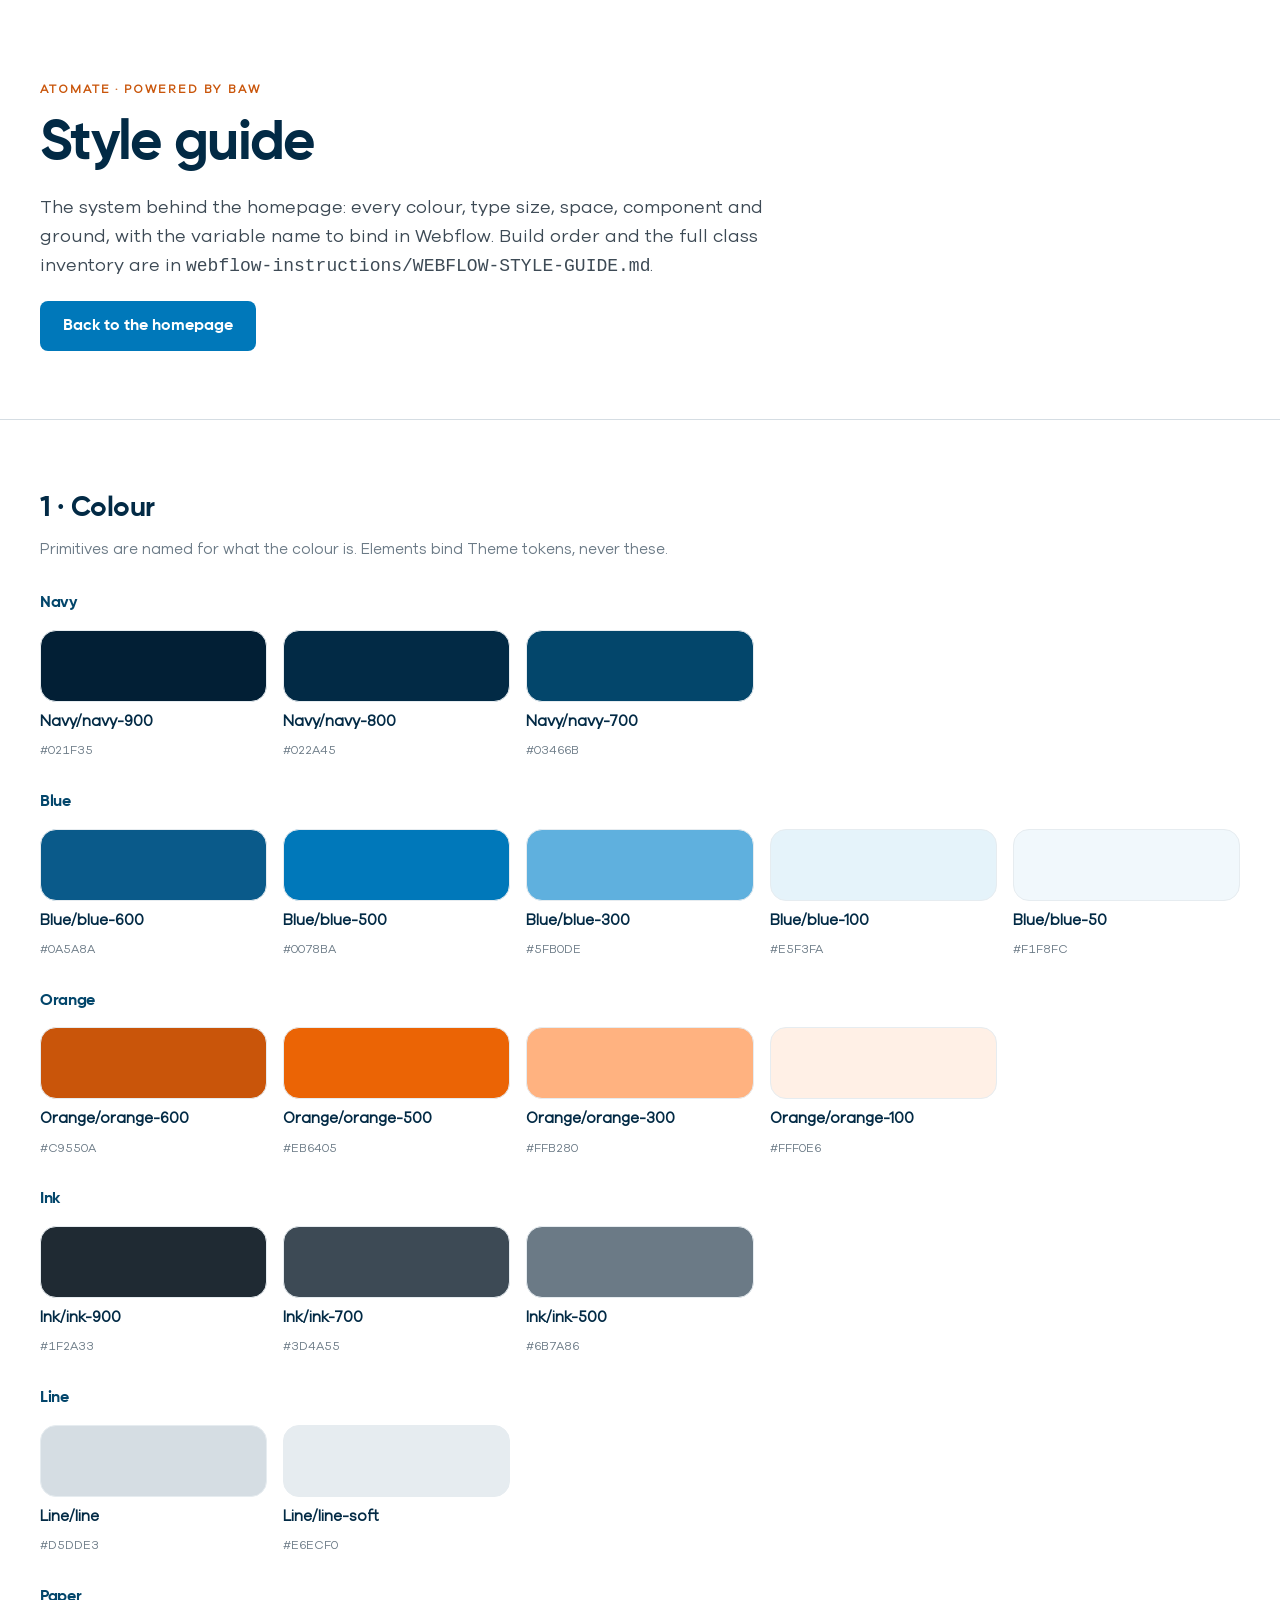
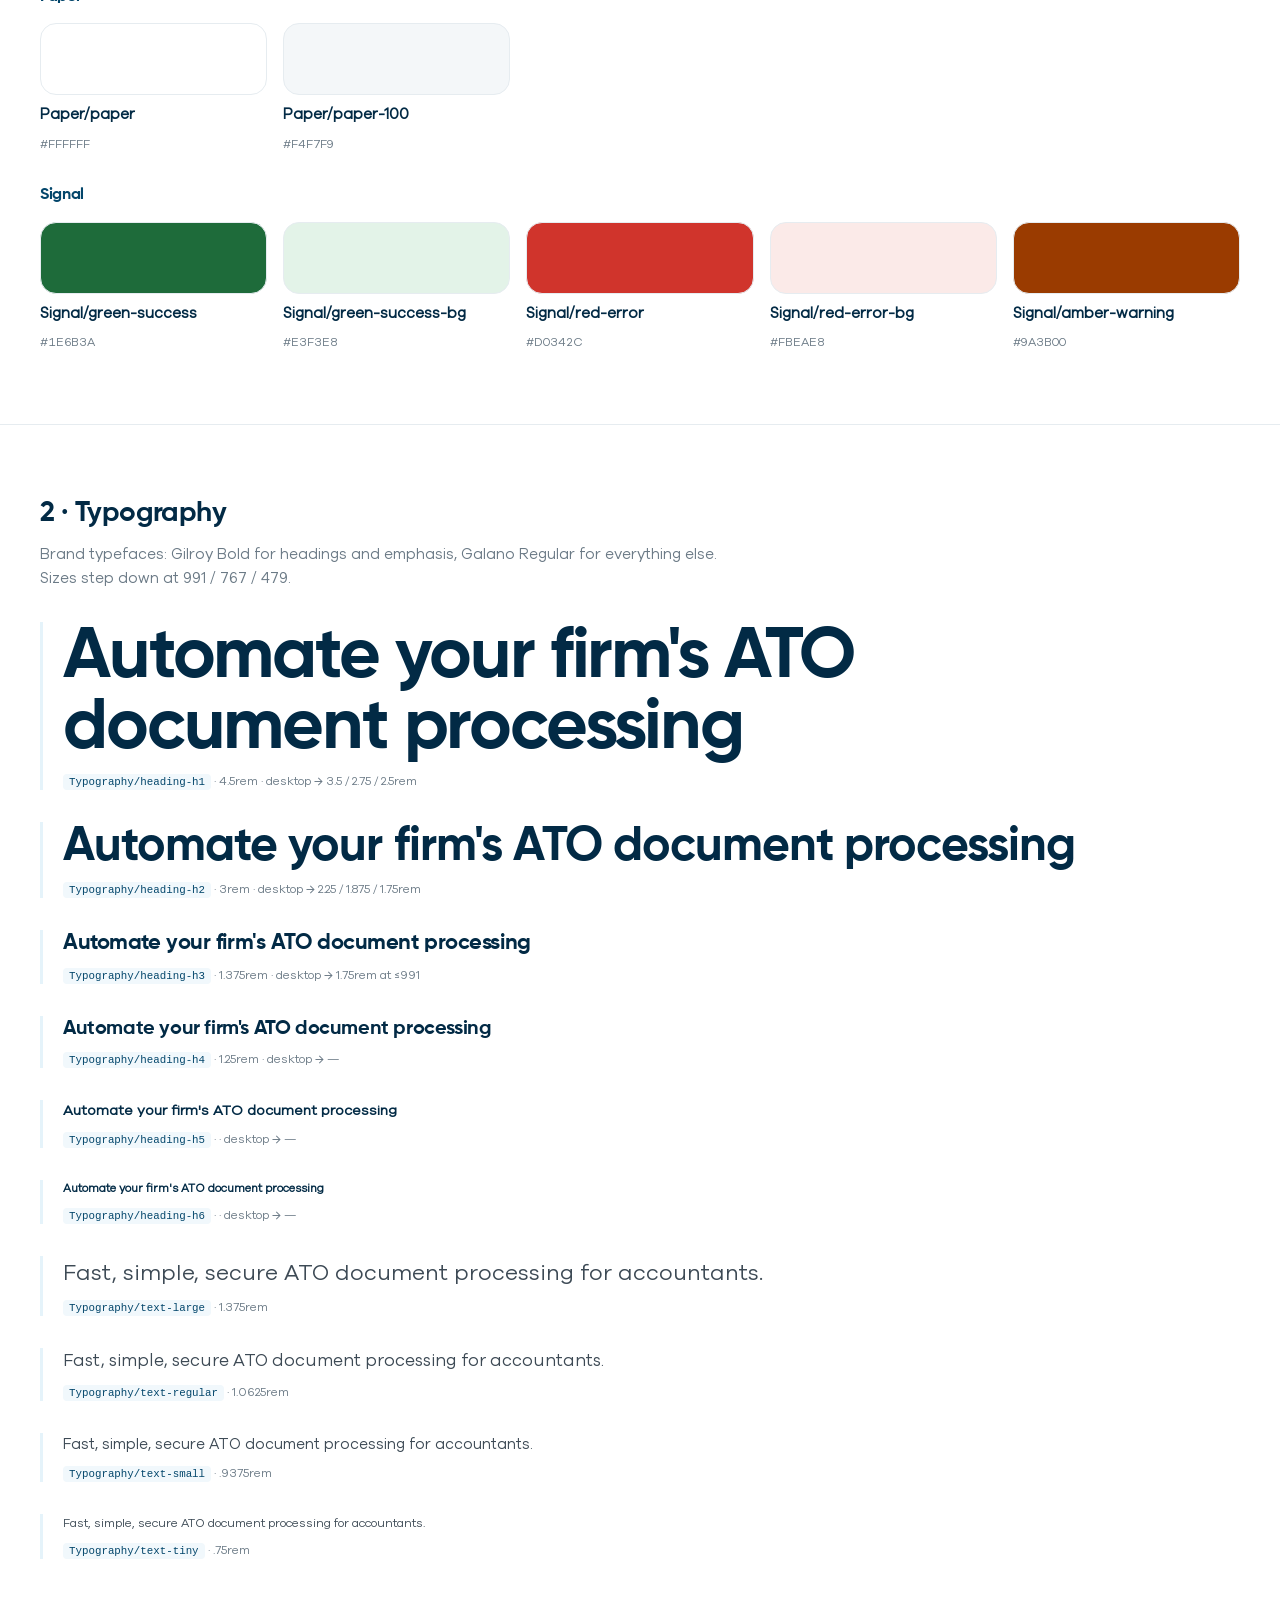
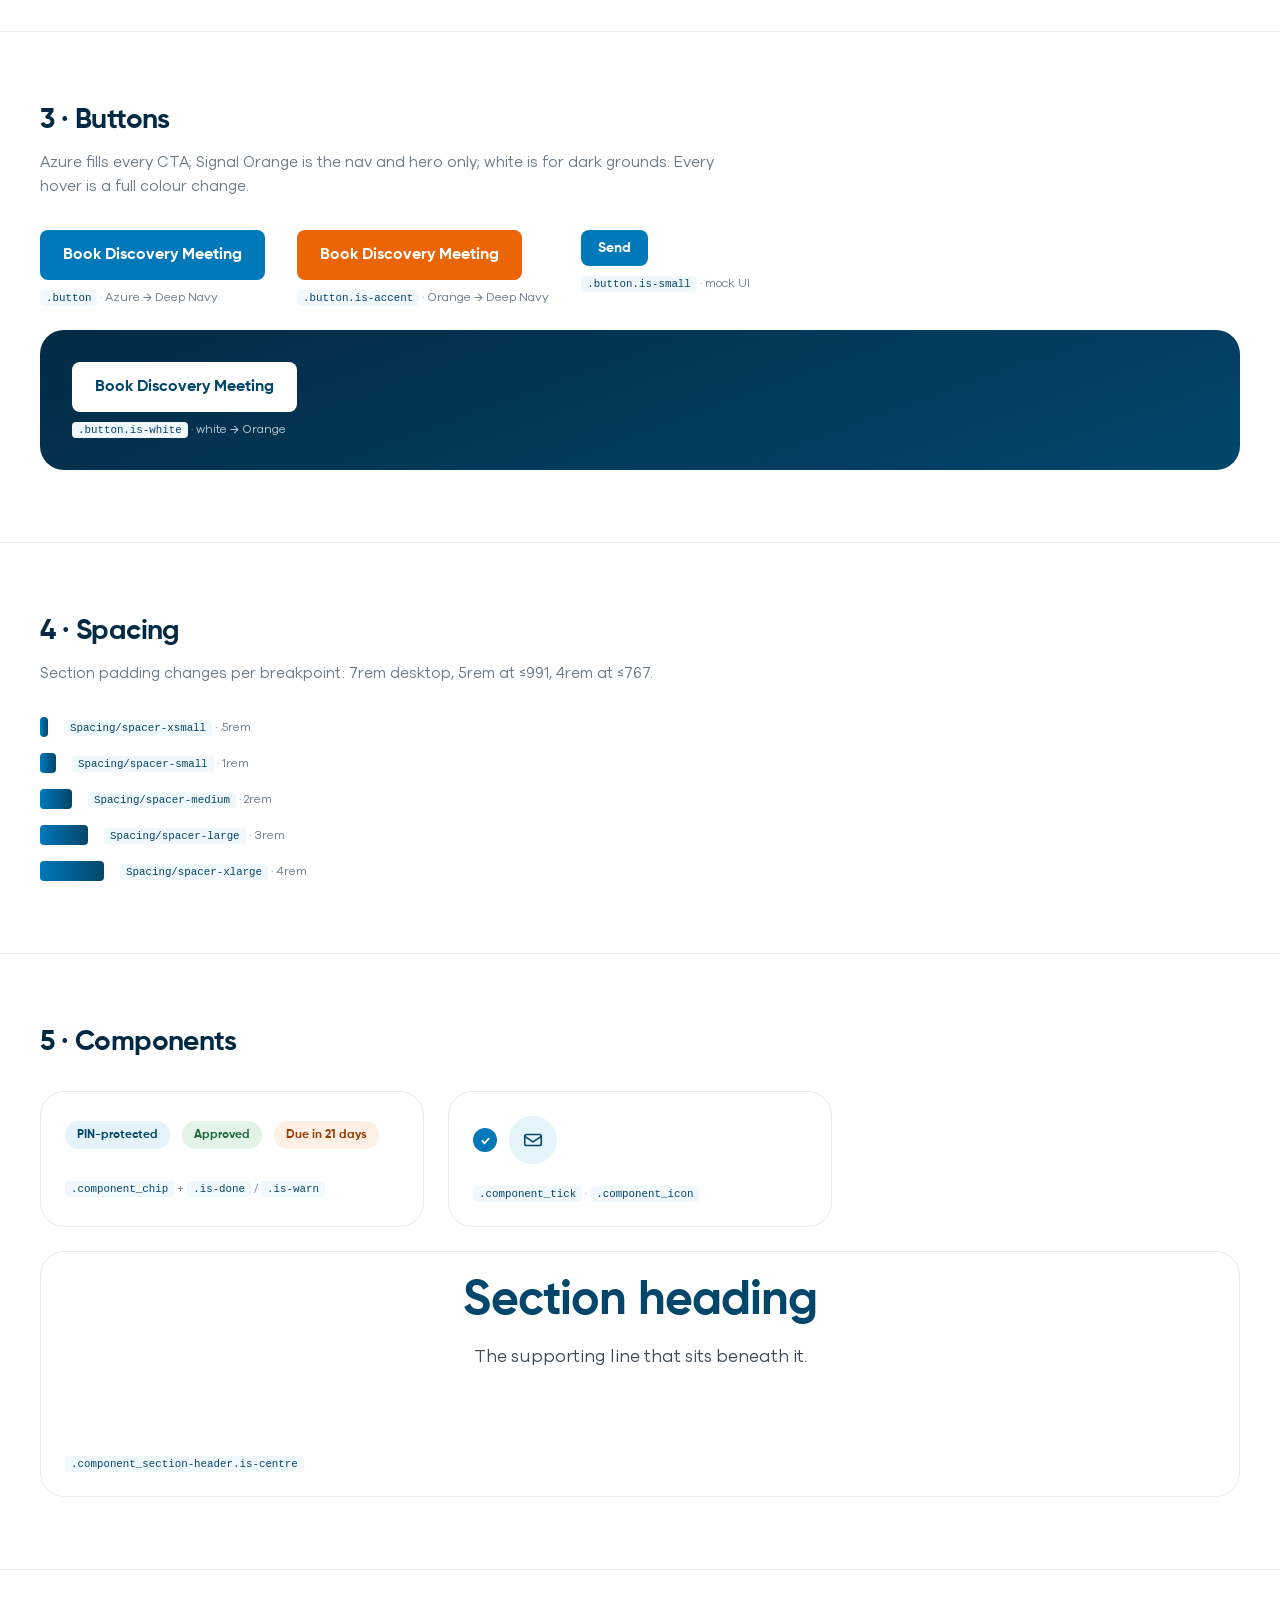
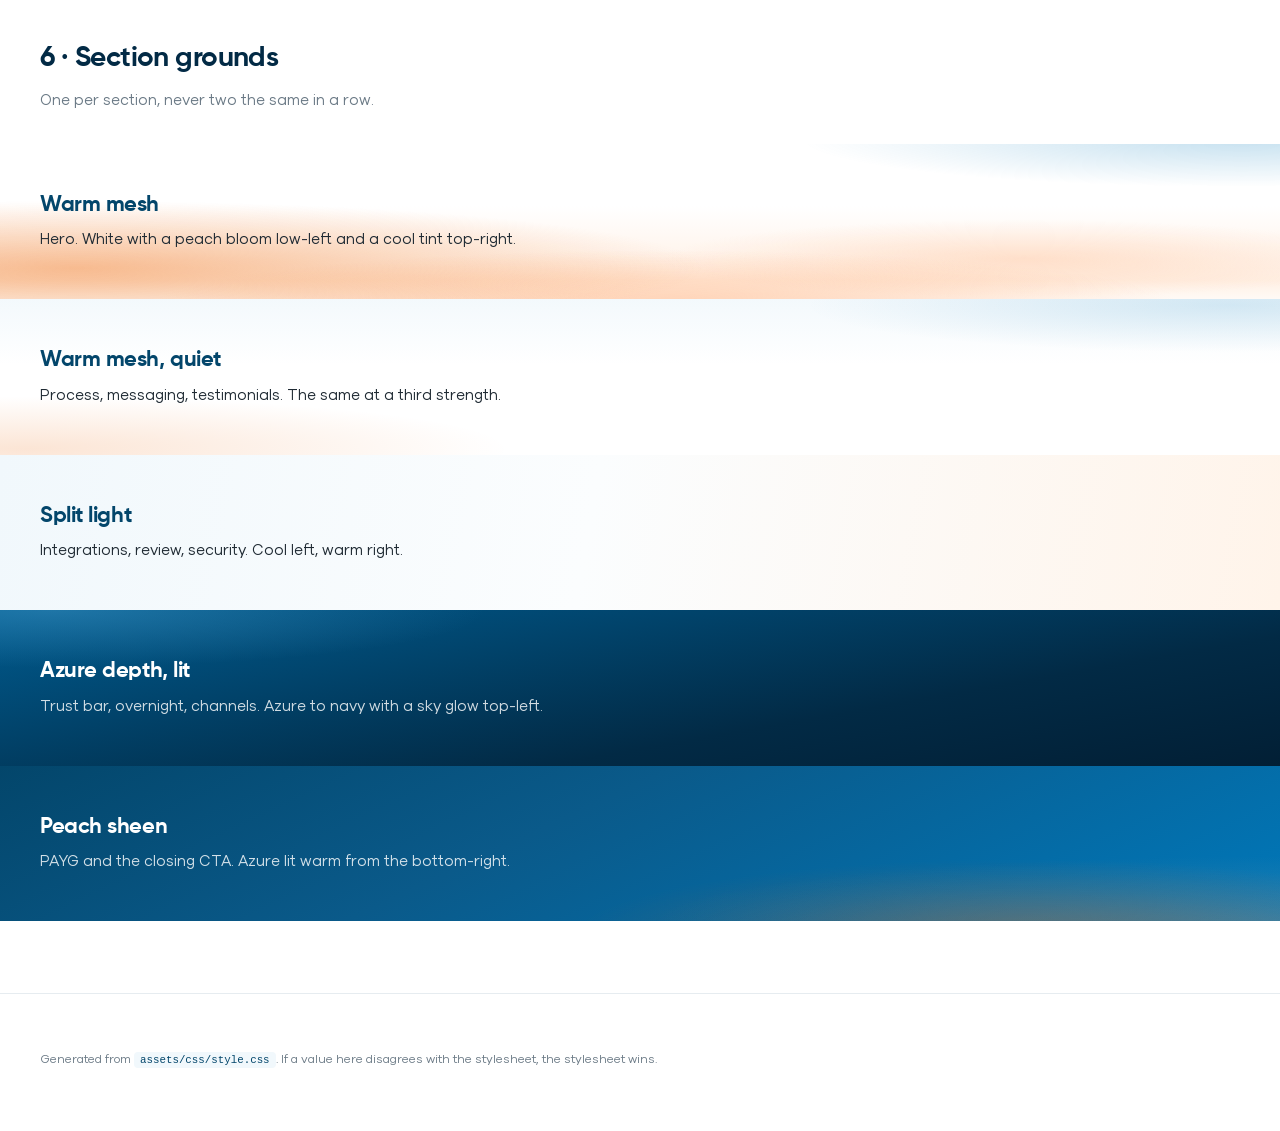
==== commit a50aa887: "Gilroy Bold supplied: loaded at 700 and preloaded; ExtraBold no longer requested Co-Authored-By: Cla" ====
--- a/styleguide.html
+++ b/styleguide.html
@@ -5,7 +5,8 @@
   <meta name="viewport" content="width=device-width, initial-scale=1">
   <title>ATOmate — style guide</title>
   <meta name="robots" content="noindex, nofollow">
-  <link rel="icon" href="assets/img/brand/favicon.jpg">
+  <link rel="icon" href="assets/img/brand/favicon.ico" sizes="any">
+  <link rel="icon" href="assets/img/brand/favicon-32.png" type="image/png" sizes="32x32">
   <link rel="stylesheet" href="assets/css/style.css">
   <link rel="stylesheet" href="assets/css/styleguide.css">
 </head>
@@ -171,7 +172,7 @@
     <section class="guide_section" id="type">
       <div class="padding-global"><div class="container-large">
         <h2 class="guide_head2">2 · Typography</h2>
-        <p class="guide_note">Brand typefaces: Gilroy Bold for headings and emphasis (ExtraBold stands in until the Bold file is supplied), Galano Regular for everything else. Sizes step down at 991 / 767 / 479.</p>
+        <p class="guide_note">Brand typefaces: Gilroy Bold for headings and emphasis, Galano Regular for everything else. Sizes step down at 991 / 767 / 479.</p>
         <ul class="guide_type" role="list">
           <li class="guide_type_row">
             <h1 class="guide_type_sample">Automate your firm's ATO document processing</h1>
--- a/assets/css/style.css
+++ b/assets/css/style.css
@@ -3,11 +3,9 @@
    Tokens in :root are the system; the Webflow build maps them to variables
    (webflow-instructions/ATOMATE-CONFIG.md). Design values are unchanged from the export. */
 
-/* ---------- Fonts — self-hosted. Only Gilroy Light and ExtraBold were supplied; Bold is missing (see CLAUDE.md). */
-@font-face{font-family:'Gilroy';font-weight:800;font-style:normal;font-display:swap;src:url(../fonts/gilroy-extrabold.woff2) format('woff2');}
-/* Brand guide (client, 17 Sep): Gilroy Bold for headings and every emphasised word, Galano Regular
-   for everything else. Text asks for weight 700; until the Bold file is supplied the ExtraBold face
-   above answers it. When it arrives, add: @font-face{font-family:'Gilroy';font-weight:700;...gilroy-bold.woff2} */
+/* ---------- Fonts — self-hosted. Brand guide (client, 17 Sep): Gilroy Bold for headings and every
+   emphasised word, Galano Regular for everything else. Gilroy Bold supplied by the client 17 Sep. */
+@font-face{font-family:'Gilroy';font-weight:700;font-style:normal;font-display:swap;src:url(../fonts/gilroy-bold.woff2) format('woff2');}
 @font-face{font-family:'Galano';font-weight:400;font-style:normal;font-display:swap;src:url(../fonts/GalanoGrotesqueRegular.woff2) format('woff2');}
 
 /* ---------- Tokens (Base Colour → Theme → Spacing → Typography → Layout) */
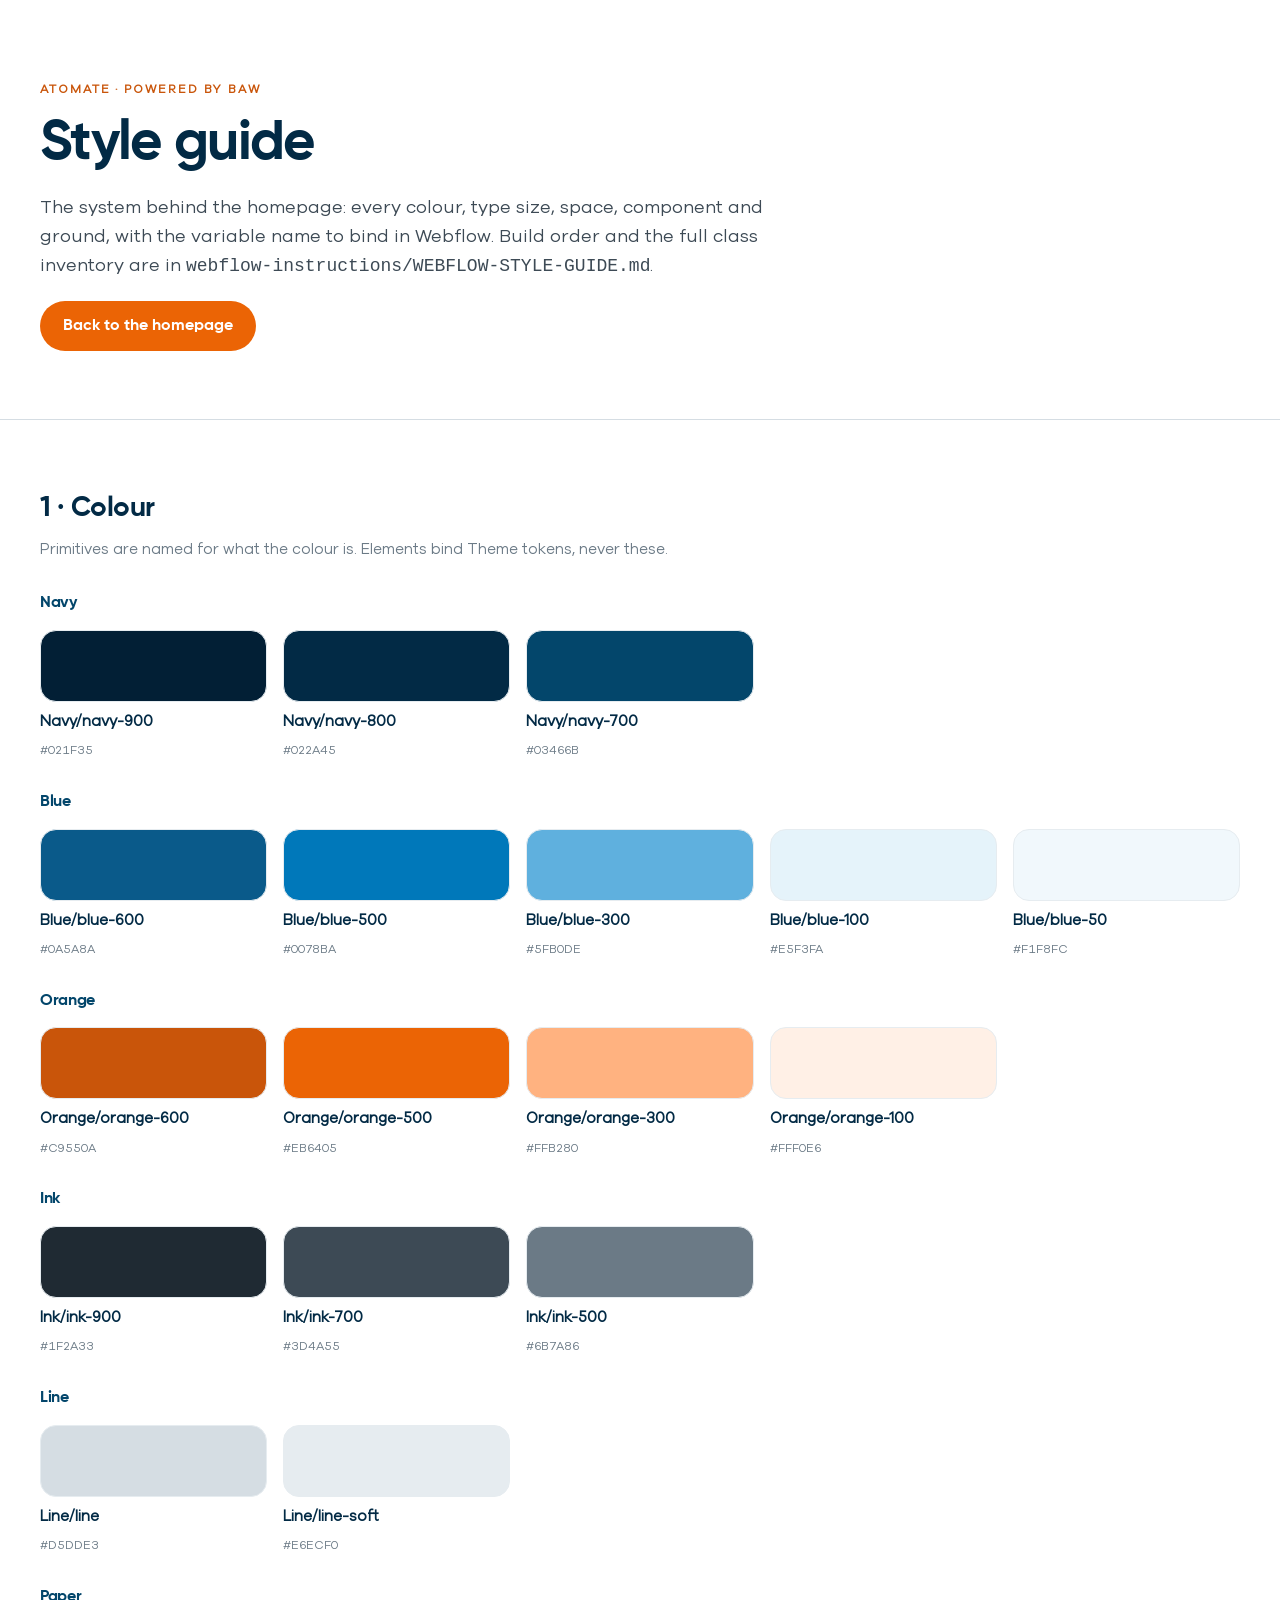
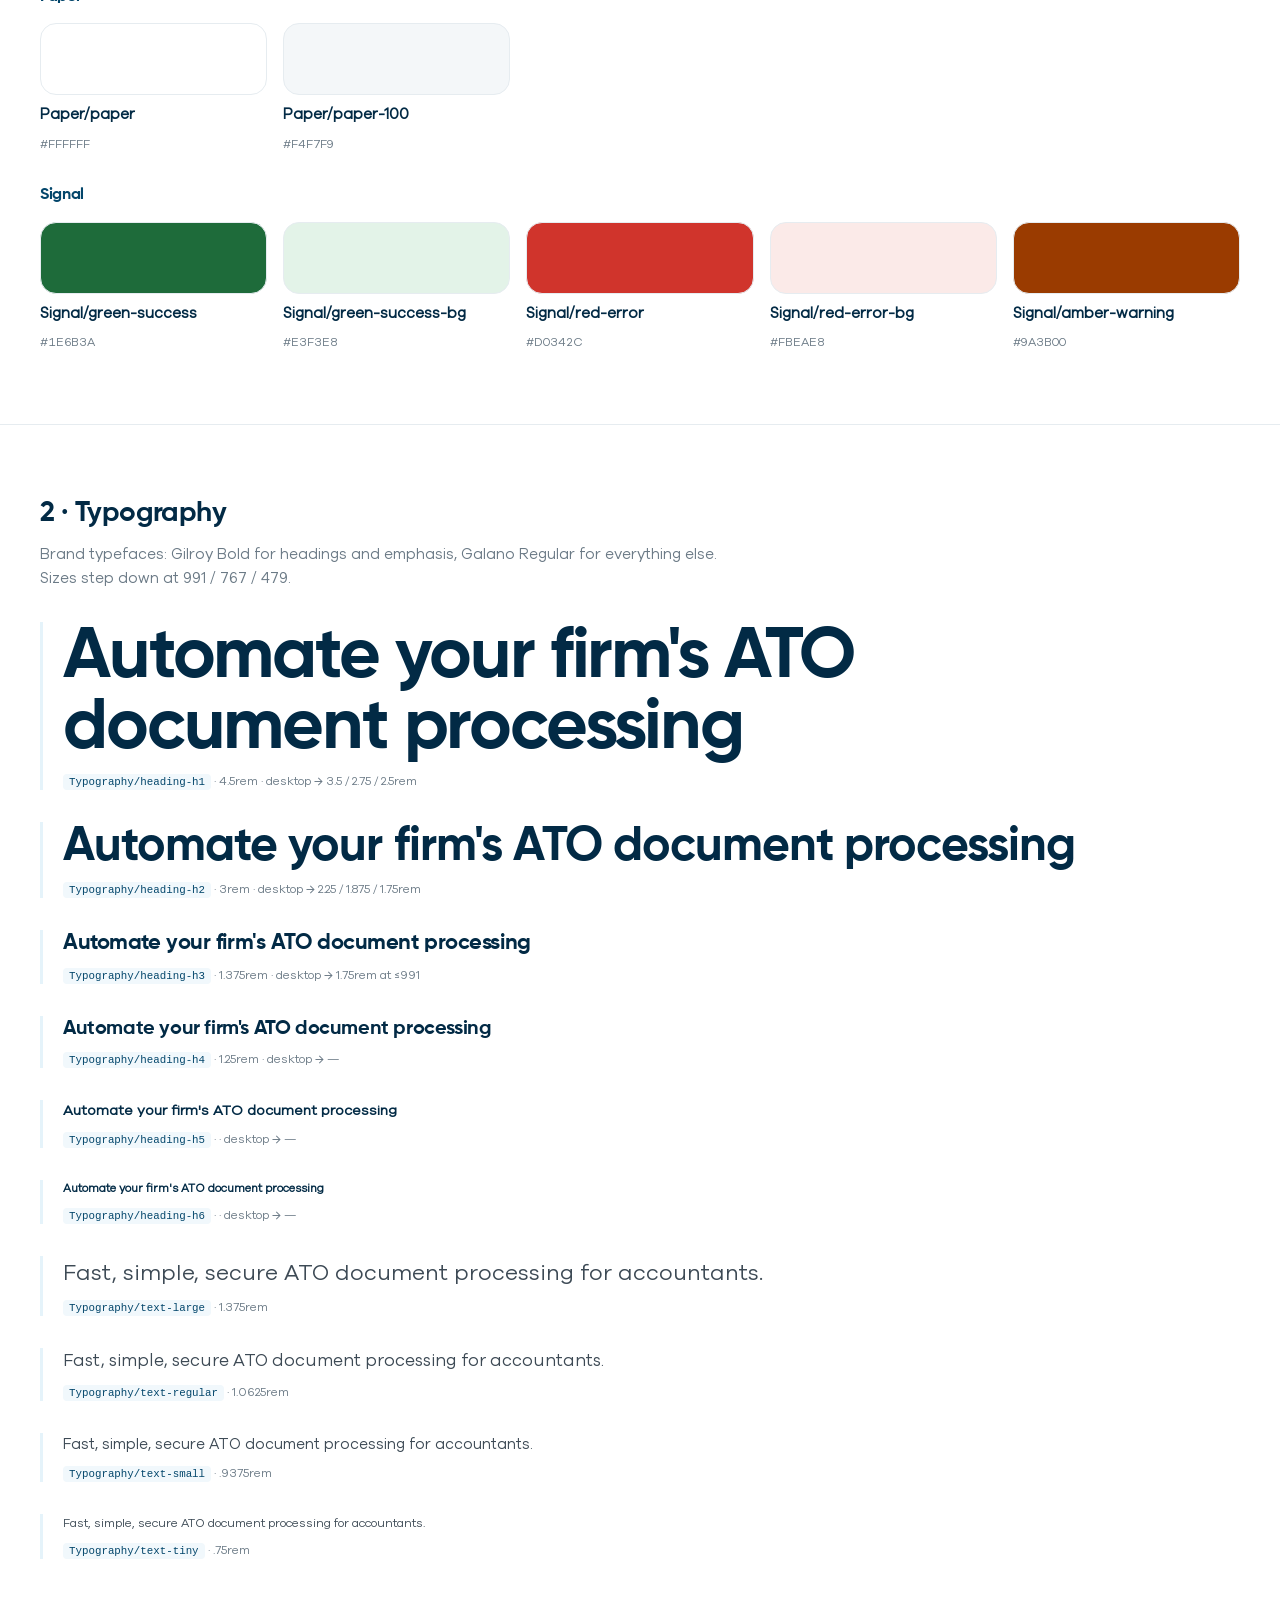
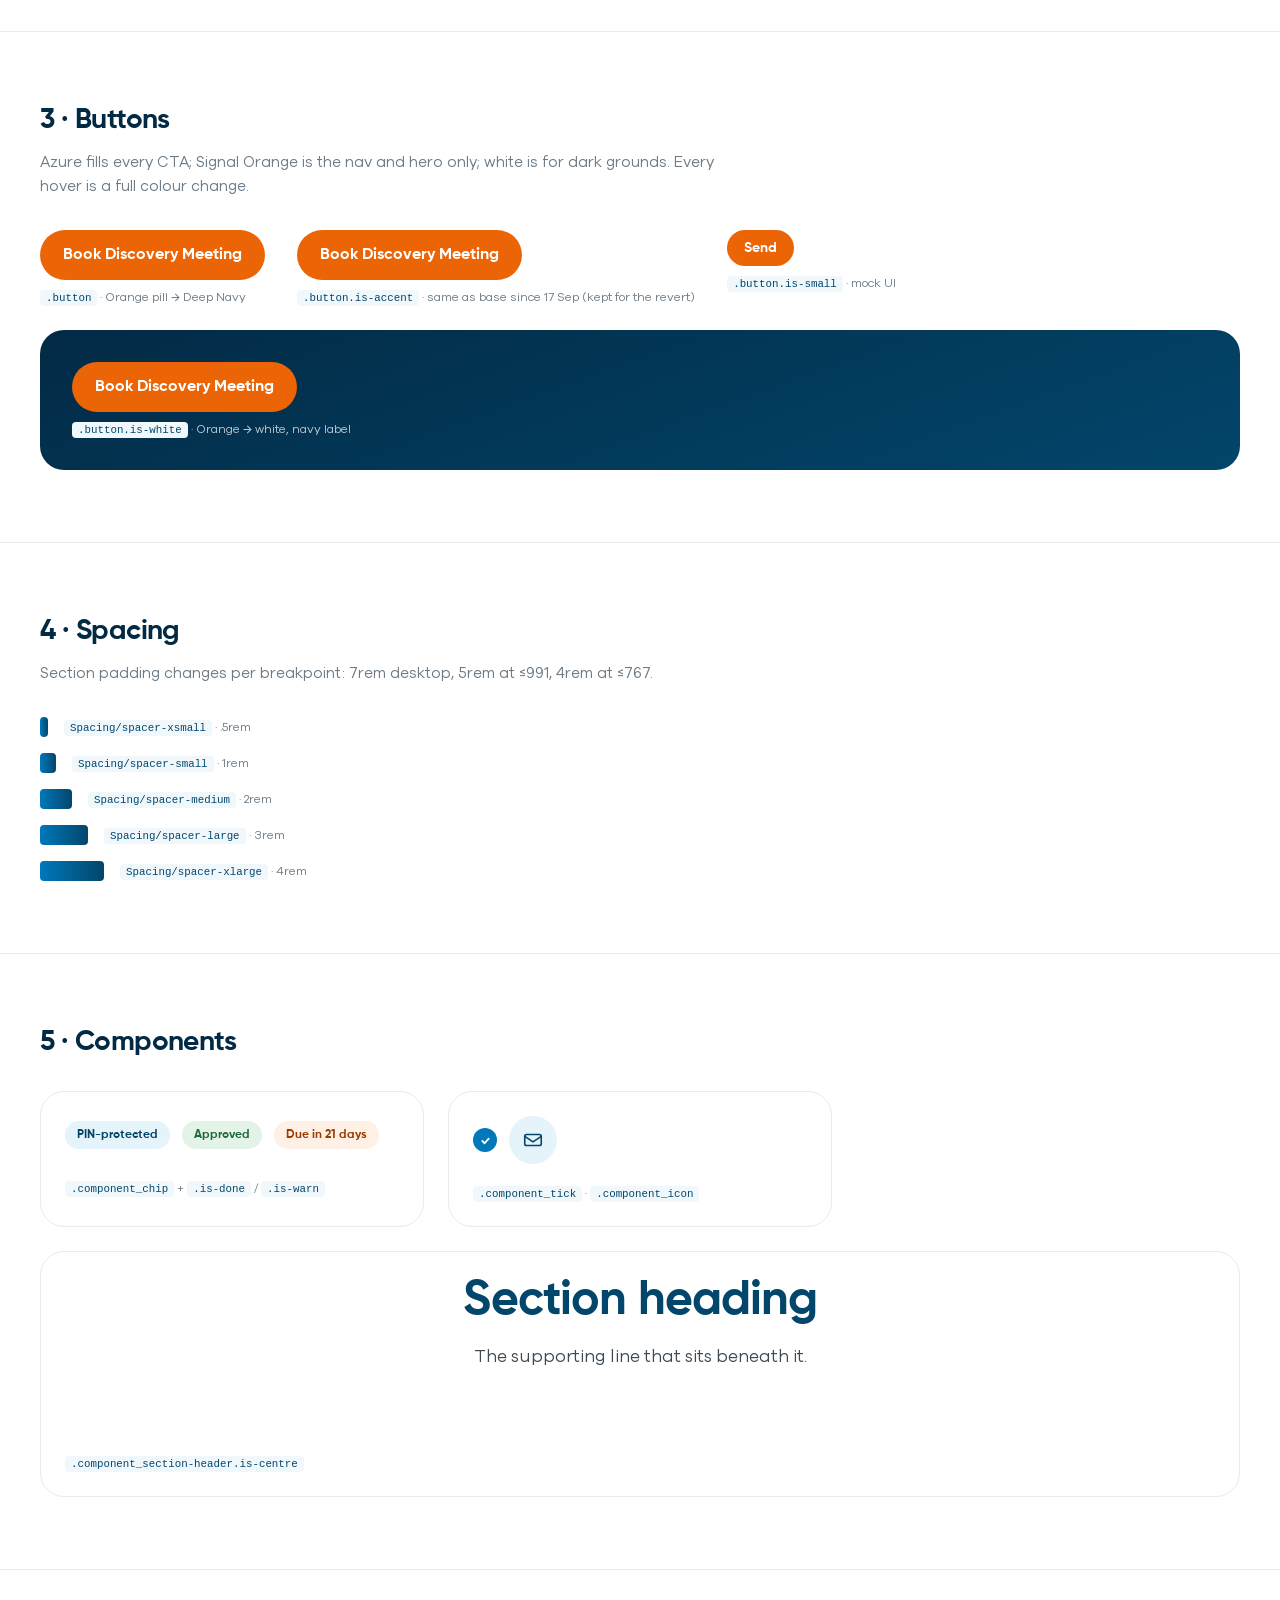
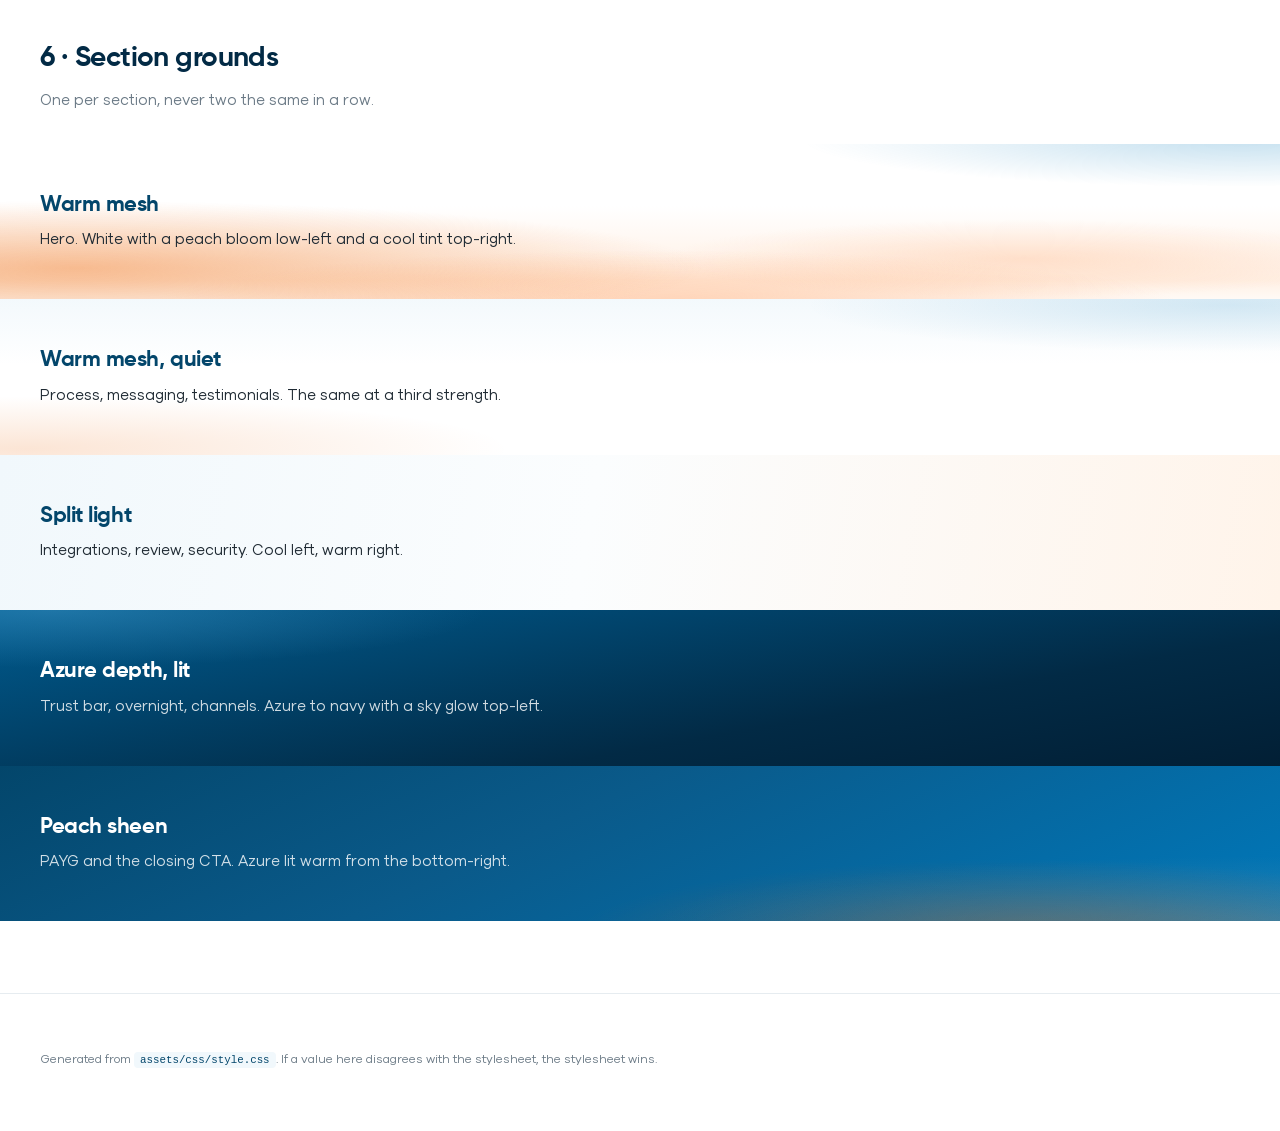
==== commit a3ae43bf: "Buttons: every button an orange pill Eugene, 17 Sep: "Apply to all: Make all buttons orange and pill" ====
--- a/styleguide.html
+++ b/styleguide.html
@@ -223,12 +223,12 @@
         <h2 class="guide_head2">3 · Buttons</h2>
         <p class="guide_note">Azure fills every CTA; Signal Orange is the nav and hero only; white is for dark grounds. Every hover is a full colour change.</p>
         <div class="guide_buttons">
-          <span><a class="button" href="#buttons">Book Discovery Meeting</a><span class="guide_type_meta"><code>.button</code> · Azure → Deep Navy</span></span>
-          <span><a class="button is-accent" href="#buttons">Book Discovery Meeting</a><span class="guide_type_meta"><code>.button.is-accent</code> · Orange → Deep Navy</span></span>
+          <span><a class="button" href="#buttons">Book Discovery Meeting</a><span class="guide_type_meta"><code>.button</code> · Orange pill → Deep Navy</span></span>
+          <span><a class="button is-accent" href="#buttons">Book Discovery Meeting</a><span class="guide_type_meta"><code>.button.is-accent</code> · same as base since 17 Sep (kept for the revert)</span></span>
           <span><a class="button is-small" href="#buttons">Send</a><span class="guide_type_meta"><code>.button.is-small</code> · mock UI</span></span>
         </div>
         <div class="guide_buttons is-on-dark">
-          <span><a class="button is-white" href="#buttons">Book Discovery Meeting</a><span class="guide_type_meta is-light"><code>.button.is-white</code> · white → Orange</span></span>
+          <span><a class="button is-white" href="#buttons">Book Discovery Meeting</a><span class="guide_type_meta is-light"><code>.button.is-white</code> · Orange → white, navy label</span></span>
         </div>
       </div></div>
     </section>
--- a/assets/css/style.css
+++ b/assets/css/style.css
@@ -20,6 +20,7 @@
   /* Theme (light-on-dark text) */
   --text-on-dark:#FFFFFF; --text-on-dark-soft:rgba(255,255,255,.78); --text-on-dark-muted:rgba(255,255,255,.55);
   --line-on-dark:rgba(255,255,255,.14);
+  --button-primary:var(--orange-500); /* Theme: every CTA fill (Eugene, 17 Sep); revert: var(--blue-500) */
   --gradient-split-light:linear-gradient(100deg, var(--blue-50) 0%, #FBFDFE 46%, #FFF4EA 100%);
   --shadow-card:0 24px 60px -32px rgba(2,42,69,.35), 0 1px 0 rgba(2,42,69,.06);
   --shadow-card-hover:0 30px 60px -30px rgba(2,42,69,.45);
@@ -37,7 +38,7 @@
      inline section padding had removed the gutter); padding-global now sits outside the container. */
   --container-large:80rem; --container-medium:64rem; --container-small:48rem;
   --navbar-height:5.5rem;
-  --radius-card:1.5rem; --radius-box:1rem; --radius-button:.5rem; --radius-round:50px;
+  --radius-card:1.5rem; --radius-box:1rem; --radius-button:100vw; /* pill (Eugene, 17 Sep); revert: .5rem */ --radius-round:50px;
 }
 
 /* ---------- Base / tag defaults (Client-First: text inherits from tags, classes only customise) */
@@ -90,15 +91,17 @@
 .text-weight-semibold { font-family:var(--font-heading); font-weight:700; }
 .text-style-quote { font-family:var(--font-heading); font-weight:700; font-size:2.25rem; line-height:1.2; letter-spacing:-0.02em; color:var(--navy-700); }
 
-/* ---------- Buttons: Azure primary, Deep Navy hover (client palette card, 16 Sep); is-accent (nav + hero) / is-white on dark grounds; is-small for mock UI. Label only, no icons. */
-.button { display:inline-flex; align-items:center; justify-content:center; height:3.125rem; padding:0 1.375rem; border-radius:var(--radius-button); font-family:var(--font-heading); font-weight:700; font-size:1rem; line-height:1; text-decoration:none; border:1px solid transparent; white-space:nowrap; background:var(--blue-500); color:#fff; transition:background .2s ease, color .2s ease, transform .15s ease; }
+/* ---------- Buttons: orange pills, Deep Navy hover (Eugene, 17 Sep; supersedes the 16 Sep Azure primary); is-white on dark grounds; is-small for mock UI. Label only, no icons. */
+.button { display:inline-flex; align-items:center; justify-content:center; height:3.125rem; padding:0 1.375rem; border-radius:var(--radius-button); font-family:var(--font-heading); font-weight:700; font-size:1rem; line-height:1; text-decoration:none; border:1px solid transparent; white-space:nowrap; background:var(--button-primary); color:#fff; transition:background .2s ease, color .2s ease, transform .15s ease; }
 .button:hover { background:var(--navy-700); color:#fff; }
 .button.is-blue { background:var(--blue-500); } .button.is-blue:hover { background:var(--navy-700); }
-/* Signal Orange is the page's one accent moment: the nav and hero CTAs only (Eugene, 16 Sep) */
+/* Every button is Signal Orange (Eugene, 17 Sep: "apply to all"), superseding the 16 Sep
+   orange-on-nav-and-hero-only rule. is-accent now matches the base and is kept for the revert. */
 .button.is-accent { background:var(--orange-500); color:#fff; } .button.is-accent:hover { background:var(--navy-700); color:#fff; }
 .button:active { transform:scale(.98); }
-.button.is-white { background:#fff; color:var(--navy-700); } .button.is-white:hover { background:var(--orange-500); color:#fff; }
-.button.is-small { height:2.25rem; padding:0 1rem; font-size:.875rem; background:var(--blue-500); }
+/* on dark grounds: orange at rest, hovers to white with a navy label (navy would vanish on the band) */
+.button.is-white { background:var(--button-primary); color:#fff; } .button.is-white:hover { background:#fff; color:var(--navy-700); }
+.button.is-small { height:2.25rem; padding:0 1rem; font-size:.875rem; background:var(--button-primary); }
 
 /* ---------- Icons */
 .icon-stroke { stroke:currentColor; fill:none; stroke-width:1.75; stroke-linecap:round; stroke-linejoin:round; }
@@ -208,8 +211,8 @@
 .navbar_nav { display:flex; gap:2.25rem; }
 .navbar_link { color:var(--navy-700); font-family:var(--font-heading); font-weight:700; font-size:1rem; white-space:nowrap; transition:color .35s ease; }
 .navbar_link:hover { color:var(--blue-500); }
-/* the navbar CTA takes the pill shape with the bar it sits in; page buttons keep
-   ATOmate's 0.5rem radius until the client asks otherwise */
+/* the navbar CTA takes the pill shape with the bar it sits in (every button is a pill
+   since 17 Sep; this rule keeps the nav a pill if --radius-button is reverted) */
 .navbar_actions .button { border-radius:100vw; transition:background .35s ease, color .35s ease; }
 .navbar_component.is-solid .navbar_shell { background:rgba(255,255,255,.82); border-color:var(--line-soft); border-radius:100vw; -webkit-backdrop-filter:saturate(180%) blur(14px); backdrop-filter:saturate(180%) blur(14px); box-shadow:0 1px 2px rgba(2,42,69,.06), 0 12px 34px rgba(2,42,69,.14); }
 @supports not ((backdrop-filter:blur(1px)) or (-webkit-backdrop-filter:blur(1px))) {
@@ -699,7 +702,7 @@
   .navbar_link { display:block; padding:.75rem 0; color:var(--navy-700); font-size:1.125rem; }
   .navbar_link:hover { color:var(--blue-600); }
   .navbar_actions .button-group { display:flex; }
-  .navbar_actions .button { width:100%; height:3.5rem; font-size:var(--text-regular); background:var(--blue-500); color:#fff; }
+  .navbar_actions .button { width:100%; height:3.5rem; font-size:var(--text-regular); background:var(--button-primary); color:#fff; }
 }
 @media (max-width: 767px) {
   .home_video_content { gap:1.75rem; }
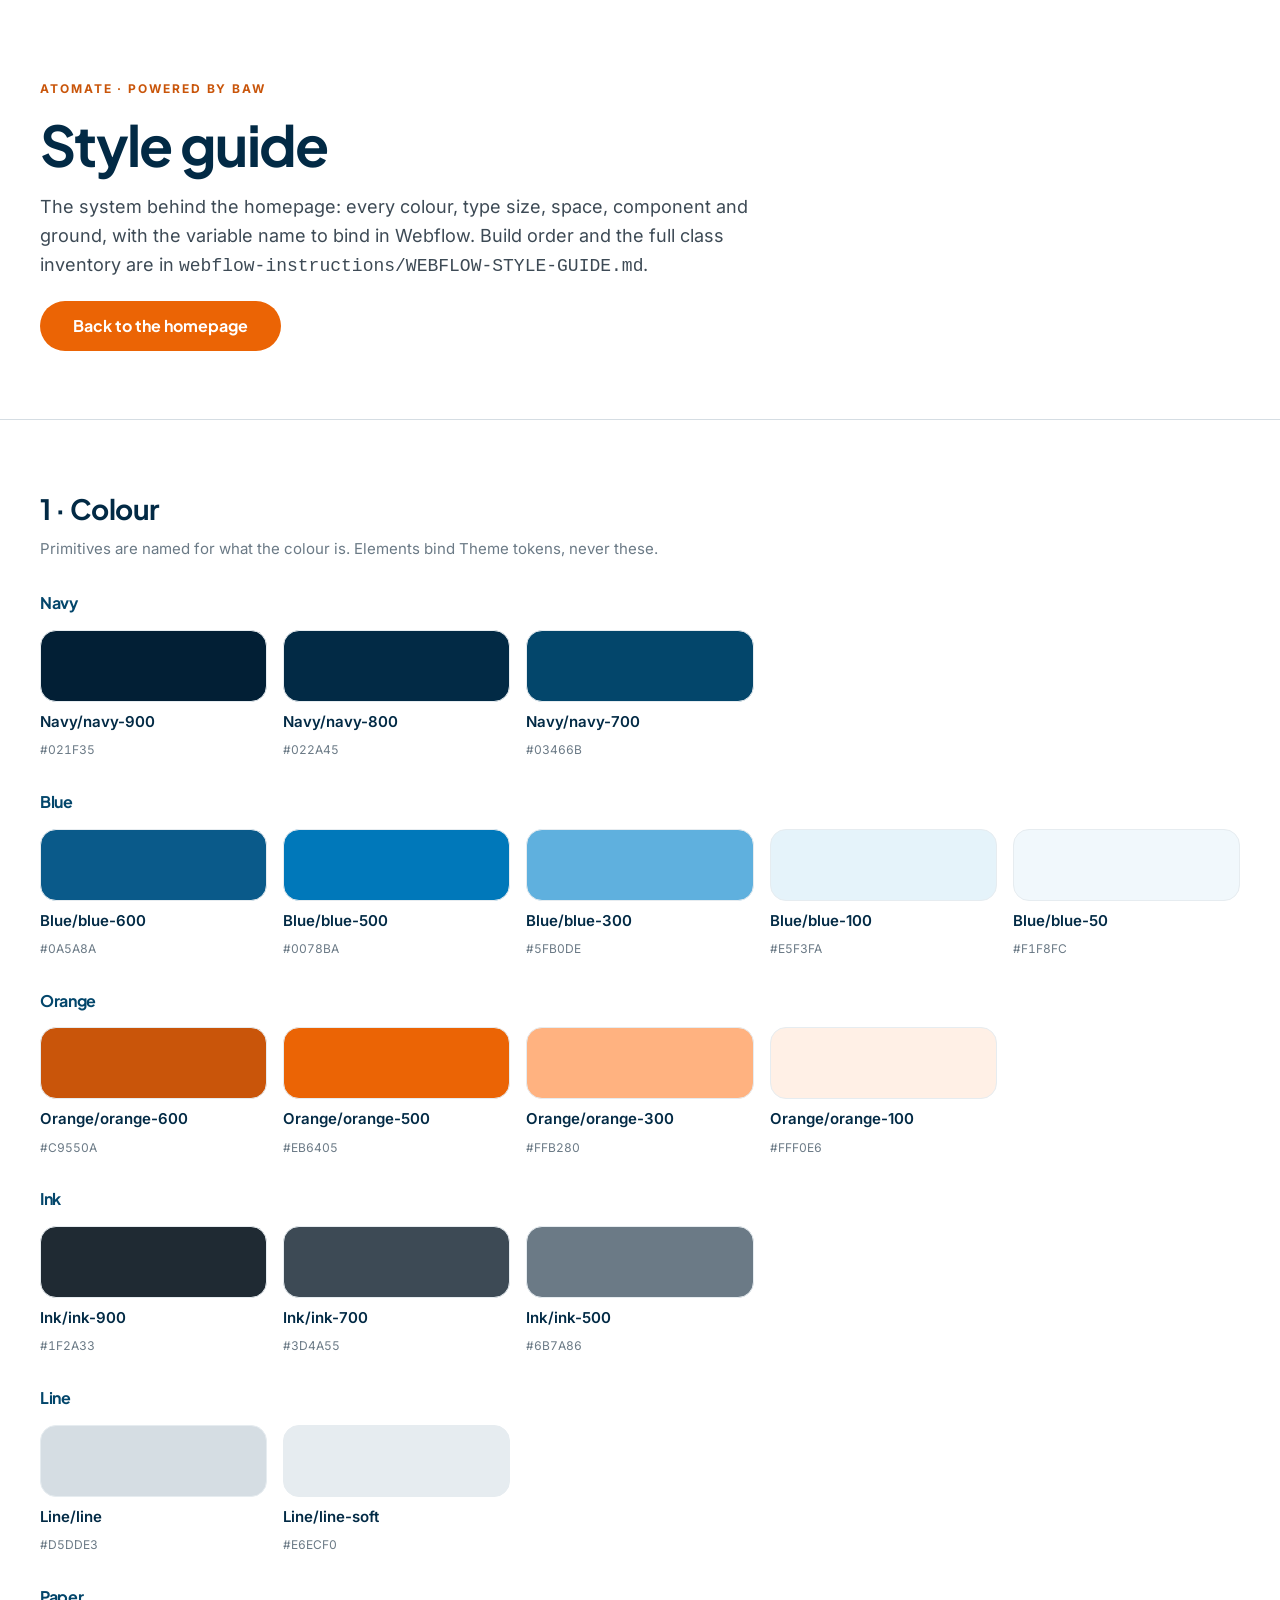
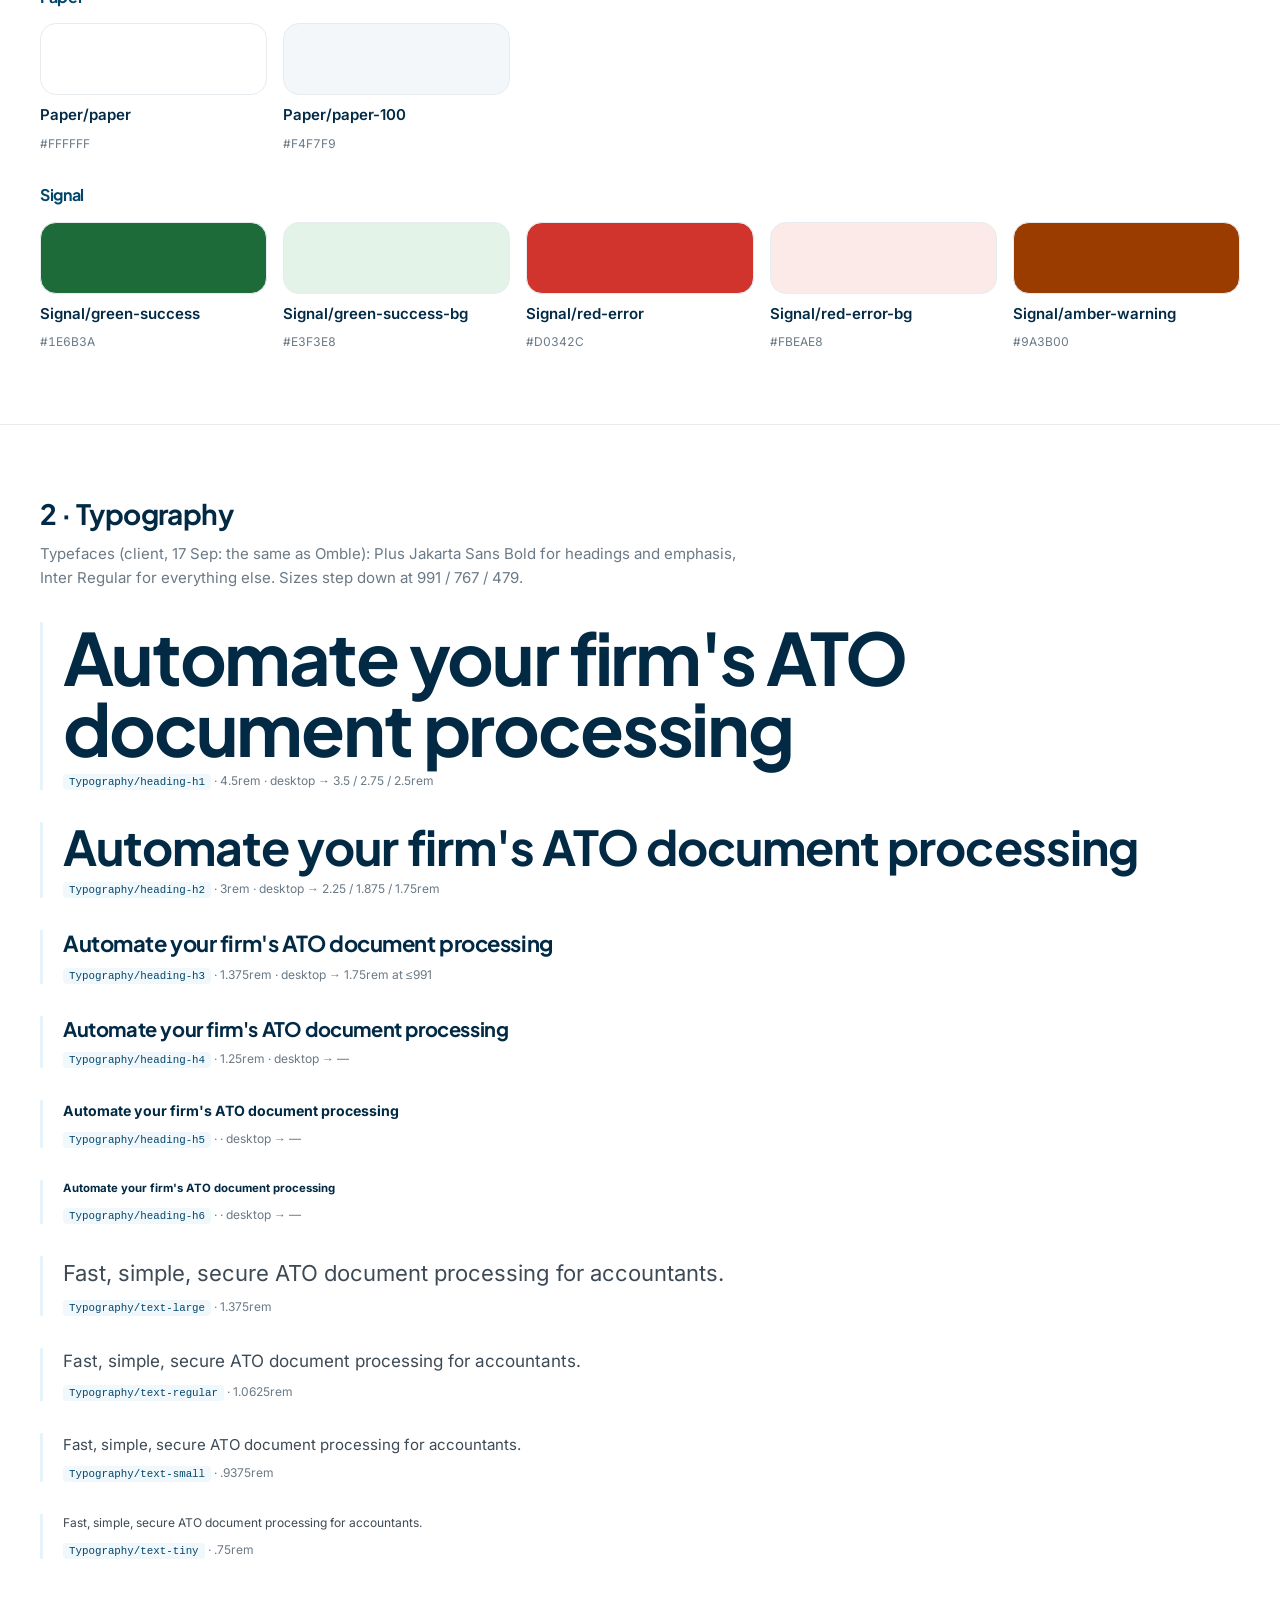
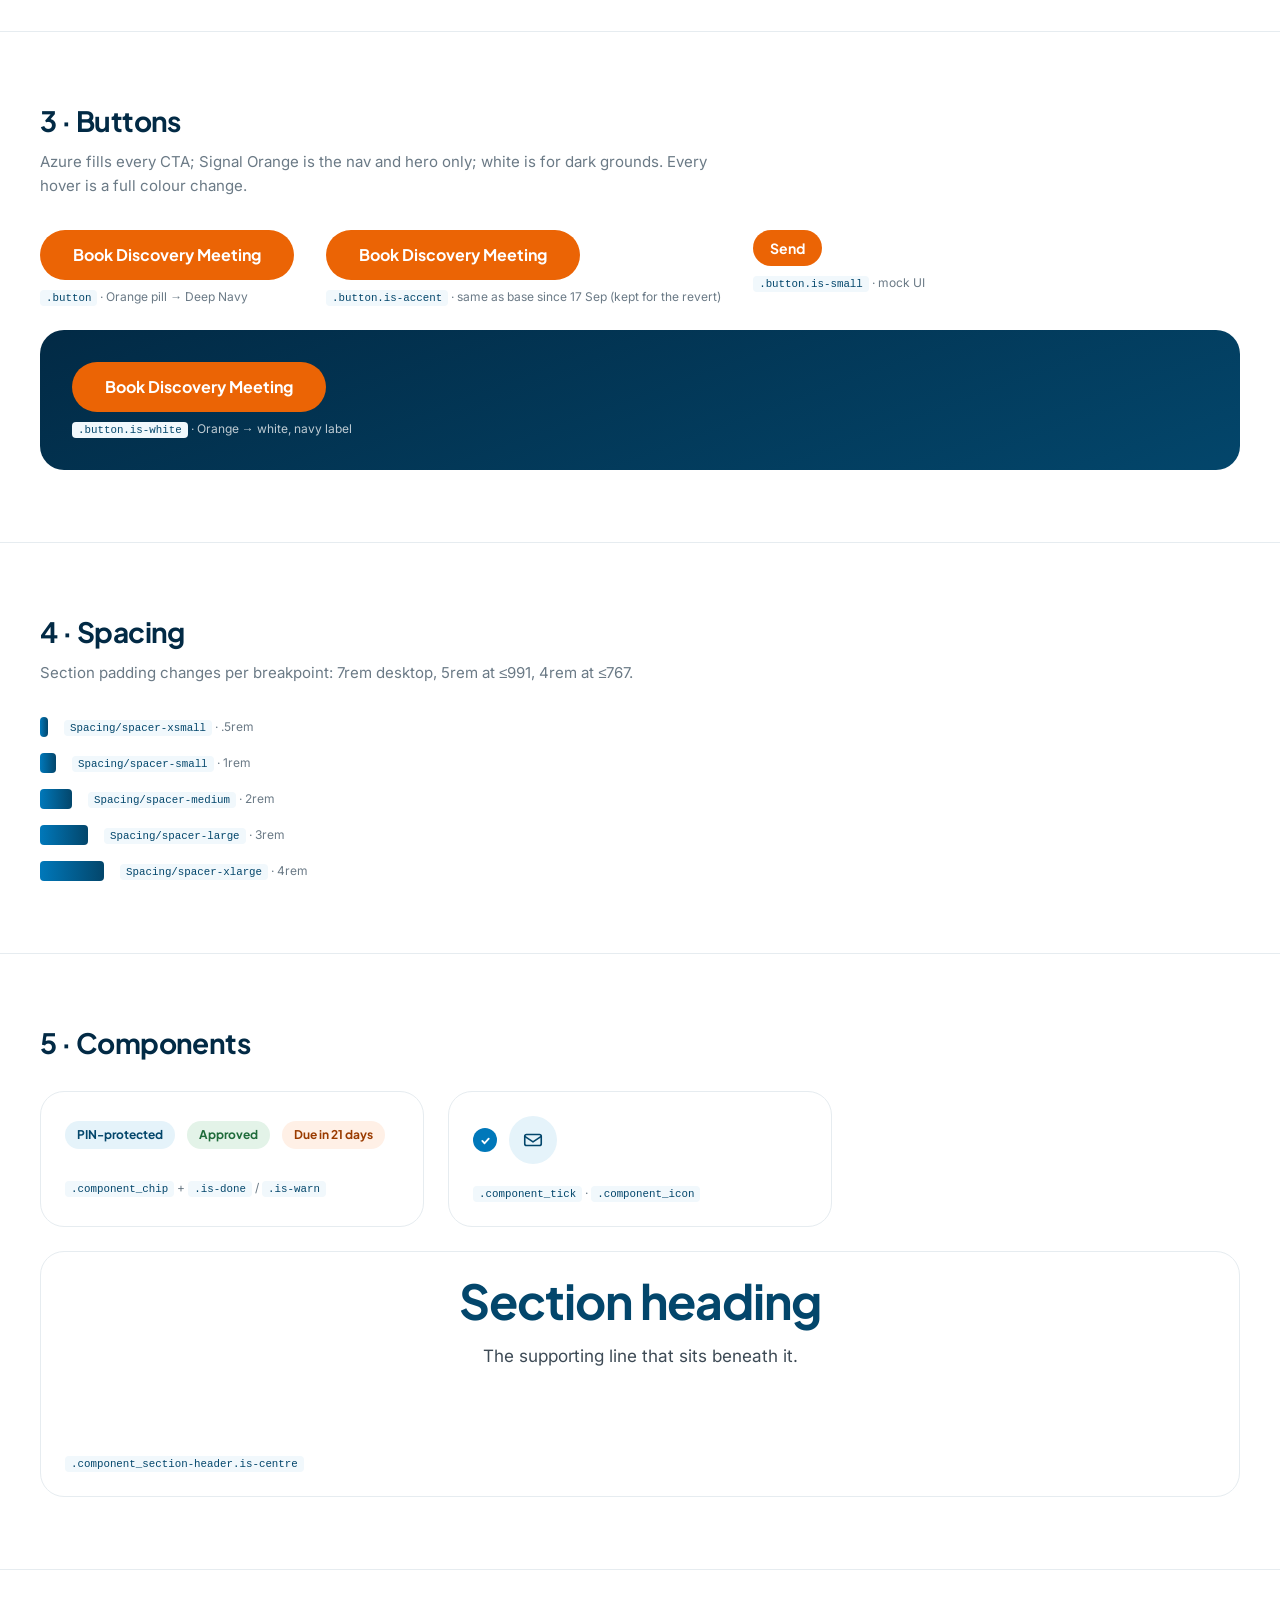
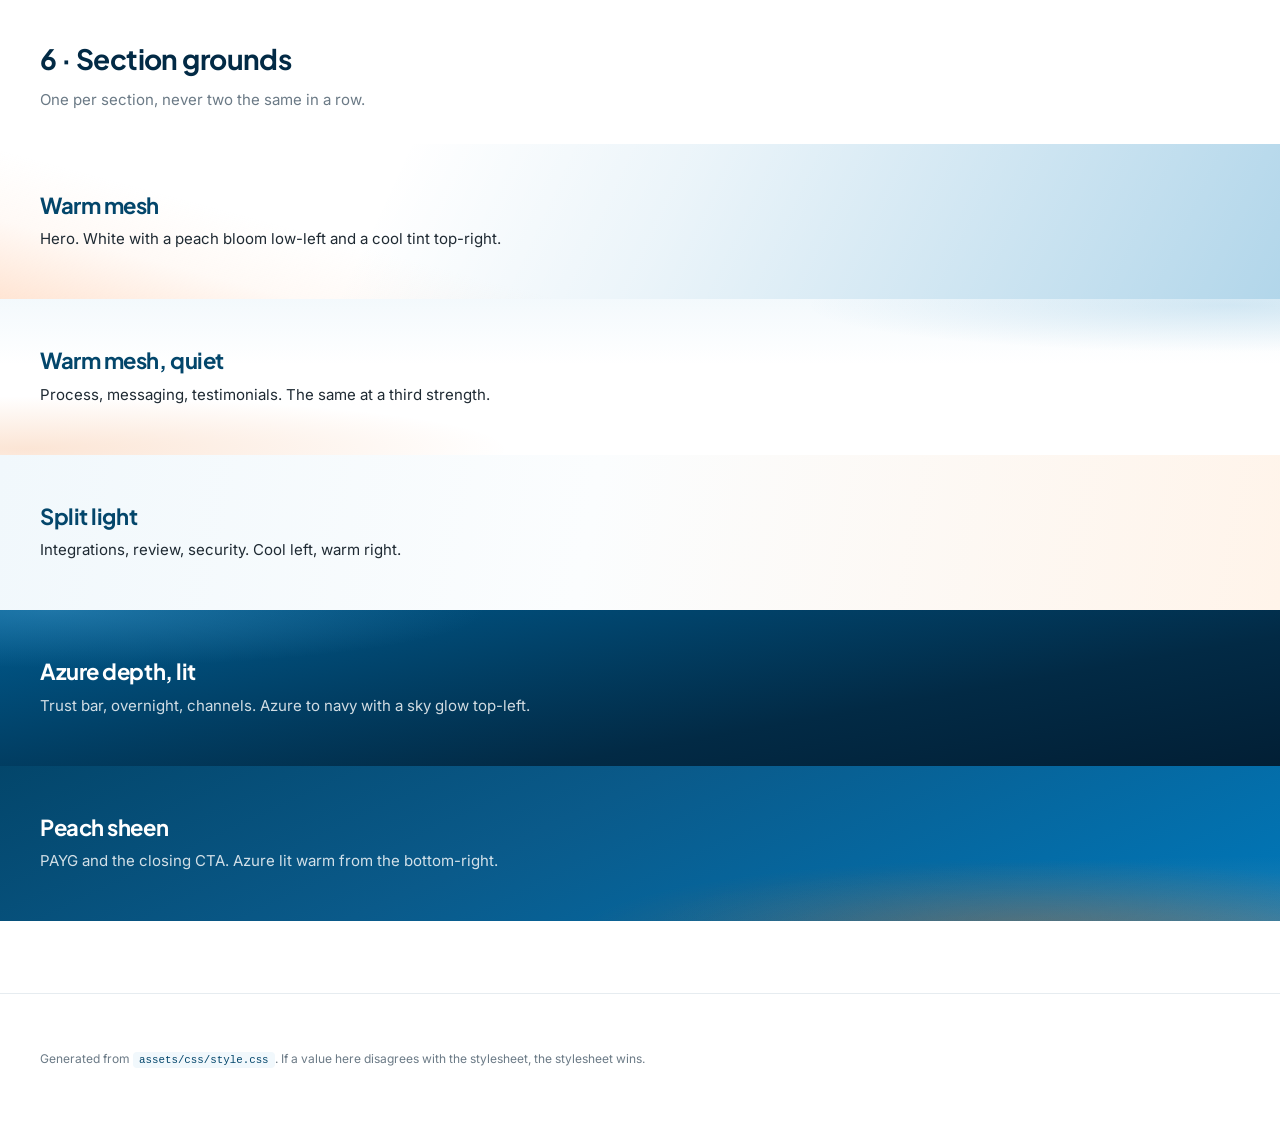
==== commit 6d704ebb: "Type: Plus Jakarta Sans and Inter, the same fonts as Omble Client: "As for the font, use the same as" ====
--- a/styleguide.html
+++ b/styleguide.html
@@ -172,7 +172,7 @@
     <section class="guide_section" id="type">
       <div class="padding-global"><div class="container-large">
         <h2 class="guide_head2">2 · Typography</h2>
-        <p class="guide_note">Brand typefaces: Gilroy Bold for headings and emphasis, Galano Regular for everything else. Sizes step down at 991 / 767 / 479.</p>
+        <p class="guide_note">Typefaces (client, 17 Sep: the same as Omble): Plus Jakarta Sans Bold for headings and emphasis, Inter Regular for everything else. Sizes step down at 991 / 767 / 479.</p>
         <ul class="guide_type" role="list">
           <li class="guide_type_row">
             <h1 class="guide_type_sample">Automate your firm's ATO document processing</h1>
--- a/assets/css/style.css
+++ b/assets/css/style.css
@@ -3,10 +3,12 @@
    Tokens in :root are the system; the Webflow build maps them to variables
    (webflow-instructions/ATOMATE-CONFIG.md). Design values are unchanged from the export. */
 
-/* ---------- Fonts — self-hosted. Brand guide (client, 17 Sep): Gilroy Bold for headings and every
-   emphasised word, Galano Regular for everything else. Gilroy Bold supplied by the client 17 Sep. */
-@font-face{font-family:'Gilroy';font-weight:700;font-style:normal;font-display:swap;src:url(../fonts/gilroy-bold.woff2) format('woff2');}
-@font-face{font-family:'Galano';font-weight:400;font-style:normal;font-display:swap;src:url(../fonts/GalanoGrotesqueRegular.woff2) format('woff2');}
+/* ---------- Fonts — self-hosted. */
+/* Omble's typefaces (client, 17 Sep: "As for the font, use the same as Omble"): Plus Jakarta Sans for
+   headings and every emphasised word, Inter for everything else. The same latin-subset variable files
+   as Omble, OFL 1.1. Supersedes Gilroy Bold / Galano Regular (files moved to Guide & References). */
+@font-face{font-family:'Plus Jakarta Sans';font-style:normal;font-weight:600 700;font-display:swap;src:url(../fonts/plus-jakarta-sans-latin-var.woff2) format('woff2');unicode-range:U+0000-00FF,U+0131,U+0152-0153,U+02BB-02BC,U+02C6,U+02DA,U+02DC,U+0304,U+0308,U+0329,U+2000-206F,U+20AC,U+2122,U+2191,U+2193,U+2212,U+2215,U+FEFF,U+FFFD;}
+@font-face{font-family:'Inter';font-style:normal;font-weight:400 700;font-display:swap;src:url(../fonts/inter-latin-var.woff2) format('woff2');unicode-range:U+0000-00FF,U+0131,U+0152-0153,U+02BB-02BC,U+02C6,U+02DA,U+02DC,U+0304,U+0308,U+0329,U+2000-206F,U+20AC,U+2122,U+2191,U+2193,U+2212,U+2215,U+FEFF,U+FFFD;}
 
 /* ---------- Tokens (Base Colour → Theme → Spacing → Typography → Layout) */
 :root {
@@ -16,7 +18,7 @@
   --blue-600:#0A5A8A; --blue-500:#0078BA; --blue-300:#5FB0DE; --blue-100:#E5F3FA; --blue-50:#F1F8FC;
   --orange-600:#C9550A; --orange-500:#EB6405; --orange-300:#FFB280; --orange-100:#FFF0E6;
   --ink-900:#1F2A33; --ink-700:#3D4A55; --ink-500:#6B7A86; --line:#D5DDE3; --line-soft:#E6ECF0; --paper-100:#F4F7F9; --paper:#FFFFFF;
-  --green-success-bg:#E3F3E8; --green-success:#1E6B3A; --amber-warning:#9A3B00; --red-error:#D0342C; --red-error-bg:#FBEAE8;
+  --green-check:#5FA052; /* the client's tick green (17 Sep) */ --green-success-bg:#E3F3E8; --green-success:#1E6B3A; --amber-warning:#9A3B00; --red-error:#D0342C; --red-error-bg:#FBEAE8;
   /* Theme (light-on-dark text) */
   --text-on-dark:#FFFFFF; --text-on-dark-soft:rgba(255,255,255,.78); --text-on-dark-muted:rgba(255,255,255,.55);
   --line-on-dark:rgba(255,255,255,.14);
@@ -26,7 +28,7 @@
   --shadow-card-hover:0 30px 60px -30px rgba(2,42,69,.45);
   --shadow-ui:0 30px 60px -36px rgba(2,42,69,.6);
   /* Font Family */
-  --font-heading:'Gilroy','Avenir Next','Helvetica Neue',Arial,sans-serif; --font-body:'Galano','Avenir Next','Helvetica Neue',Arial,sans-serif;
+  --font-heading:'Plus Jakarta Sans','Helvetica Neue',Arial,sans-serif; --font-body:'Inter','Helvetica Neue',Arial,sans-serif;
   /* Typography */
   --heading-h1:4.5rem; --heading-h2:3rem; --heading-h3:1.375rem; --heading-h4:1.25rem;
   --text-large:1.375rem; --text-regular:1.0625rem; --text-small:.9375rem; --text-tiny:.75rem;
@@ -37,7 +39,7 @@
   /* Layout. Kit default 80rem: the accepted board's sections are 80rem wide at 1440 (the export's
      inline section padding had removed the gutter); padding-global now sits outside the container. */
   --container-large:80rem; --container-medium:64rem; --container-small:48rem;
-  --navbar-height:5.5rem;
+  --navbar-height:5rem; /* Omble's 80px bar (client, 17 Sep; was 5.5rem) */
   --radius-card:1.5rem; --radius-box:1rem; --radius-button:100vw; /* pill (Eugene, 17 Sep); revert: .5rem */ --radius-round:50px;
 }
 
@@ -72,6 +74,7 @@
 .padding-section-large.is-short-bottom { padding-bottom:var(--padding-section-medium); }
 .padding-section-large.is-tight-top { padding-top:var(--padding-section-small); }
 .padding-section-large.is-tall { padding-top:var(--padding-section-xlarge); padding-bottom:var(--padding-section-xlarge); }
+.padding-section-large.is-flush-bottom { padding-bottom:0; } /* CTA: the calendar sits on the band's bottom edge (Eugene, 17 Sep) */
 .margin-large { margin:var(--spacer-large); } .margin-xlarge { margin:var(--spacer-xlarge); }
 .margin-top { margin-right:0; margin-bottom:0; margin-left:0; }
 .button-group { display:flex; gap:1rem; flex-wrap:wrap; align-items:center; }
@@ -92,7 +95,7 @@
 .text-style-quote { font-family:var(--font-heading); font-weight:700; font-size:2.25rem; line-height:1.2; letter-spacing:-0.02em; color:var(--navy-700); }
 
 /* ---------- Buttons: orange pills, Deep Navy hover (Eugene, 17 Sep; supersedes the 16 Sep Azure primary); is-white on dark grounds; is-small for mock UI. Label only, no icons. */
-.button { display:inline-flex; align-items:center; justify-content:center; height:3.125rem; padding:0 1.375rem; border-radius:var(--radius-button); font-family:var(--font-heading); font-weight:700; font-size:1rem; line-height:1; text-decoration:none; border:1px solid transparent; white-space:nowrap; background:var(--button-primary); color:#fff; transition:background .2s ease, color .2s ease, transform .15s ease; }
+.button { display:inline-flex; align-items:center; justify-content:center; height:3.125rem; padding:0 2rem; border-radius:var(--radius-button); /* 2rem sides match the client's pill reference (17 Sep; was 1.375rem) */ font-family:var(--font-heading); font-weight:700; font-size:1rem; line-height:1; text-decoration:none; border:1px solid transparent; white-space:nowrap; background:var(--button-primary); color:#fff; transition:background .2s ease, color .2s ease, transform .15s ease; }
 .button:hover { background:var(--navy-700); color:#fff; }
 .button.is-blue { background:var(--blue-500); } .button.is-blue:hover { background:var(--navy-700); }
 /* Every button is Signal Orange (Eugene, 17 Sep: "apply to all"), superseding the 16 Sep
@@ -117,6 +120,7 @@
 .component_tick .icon-stroke { stroke-width:2; }
 .component_tick.is-blue { background:var(--blue-500); color:#fff; }
 .component_tick.is-tint { background:var(--blue-100); color:var(--blue-500); }
+.component_tick.is-orange { background:var(--orange-500); color:#fff; } /* messaging ticks (client, 17 Sep: "Orange bg, white ticks") */
 .component_tick.is-glass { background:rgba(255,255,255,.14); color:#fff; }
 
 .component_chip { display:inline-flex; align-items:center; font-size:var(--text-tiny); font-family:var(--font-heading); font-weight:700; padding:.3rem .75rem; border-radius:var(--radius-round); background:var(--blue-100); color:var(--navy-700); white-space:nowrap; }
@@ -160,12 +164,13 @@
 /* Light hero stage (Eugene, 16 Sep): "warm mesh" — white with a peach glow bottom-left
    and a cool tint top-right. Warmth without clutter; copy stays navy on near-white. */
 .background-stage-light { background:#FFFFFF; color:var(--ink-900); position:relative; overflow:hidden; }
+/* Hero ground (client, 17 Sep: "Blue gradient to be more prominent (a small amount of orange)" /
+   "I dont know why it created a circular shape, make sure it's a gradient"). Linear gradients only:
+   white on the left into a clear azure wash on the right, plus a low warm band along the bottom-left.
+   It replaces the 16 Sep radial "warm mesh" blobs. */
 .background-stage-light::before { content:""; position:absolute; inset:0; pointer-events:none;
-  background:radial-gradient(70% 62% at 6% 80%, rgba(235,100,5,.39), transparent 70%),
-             radial-gradient(56% 52% at 52% 106%, rgba(255,178,128,.60), transparent 72%),
-             radial-gradient(38% 34% at 80% 74%, rgba(255,178,128,.31), transparent 74%),
-             radial-gradient(48% 44% at 97% -4%, rgba(0,120,186,.23), transparent 72%),
-             linear-gradient(180deg, rgba(255,255,255,0) 40%, rgba(255,238,225,.92) 88%, rgba(255,246,238,.55) 100%); }
+  background:linear-gradient(15deg, rgba(255,178,128,.34) 0%, rgba(255,210,180,.12) 16%, rgba(255,255,255,0) 30%),
+             linear-gradient(115deg, rgba(255,255,255,0) 30%, rgba(0,120,186,.08) 52%, rgba(0,120,186,.20) 78%, rgba(0,120,186,.30) 100%); }
 .background-stage-day { background:linear-gradient(180deg, var(--blue-50) 0%, #FFFFFF 100%); }
 /* ---------- The client's named grounds (16 Sep): Split light, Azure depth (lit), Peach
    sheen and a quieter Warm mesh, so consecutive sections contrast instead of repeating. */
@@ -193,6 +198,10 @@
 .background-stage-light::before, .background-stage-mesh::before, .background-stage-azure::before, .background-stage-peach::before { z-index:0; }
 .background-stage-light > *, .background-stage-mesh > *, .background-stage-azure > *, .background-stage-peach > * { position:relative; z-index:1; }
 /* Cool morning — white into blue-100; sets the logo section apart from the warm video band above it (17 Sep) */
+/* Ember: the client's orange band (their Calendly reference, 17 Sep), for the closing CTA */
+.background-stage-ember { background:linear-gradient(155deg, var(--orange-600) 0%, var(--orange-500) 55%, #F2873A 100%); color:#fff; position:relative; overflow:hidden; }
+.background-stage-ember h2, .background-stage-ember h3 { color:#fff; }
+.background-stage-ember :focus-visible { outline-color:#fff; }
 .background-stage-morning { background:linear-gradient(170deg, #FFFFFF 0%, var(--blue-50) 30%, var(--blue-100) 100%); position:relative; overflow:hidden; }
 
 /* ---------- Navbar (Gate 04 §1: transparent over the hero → .is-solid after it) */
@@ -214,7 +223,7 @@
 /* the navbar CTA takes the pill shape with the bar it sits in (every button is a pill
    since 17 Sep; this rule keeps the nav a pill if --radius-button is reverted) */
 .navbar_actions .button { border-radius:100vw; transition:background .35s ease, color .35s ease; }
-.navbar_component.is-solid .navbar_shell { background:rgba(255,255,255,.82); border-color:var(--line-soft); border-radius:100vw; -webkit-backdrop-filter:saturate(180%) blur(14px); backdrop-filter:saturate(180%) blur(14px); box-shadow:0 1px 2px rgba(2,42,69,.06), 0 12px 34px rgba(2,42,69,.14); }
+.navbar_component.is-solid .navbar_shell { background:rgba(255,255,255,.82); border-color:transparent; /* as Omble (17 Sep; was line-soft) */ border-radius:100vw; -webkit-backdrop-filter:saturate(180%) blur(14px); backdrop-filter:saturate(180%) blur(14px); box-shadow:0 1px 2px rgba(2,42,69,.06), 0 12px 34px rgba(2,42,69,.14); }
 @supports not ((backdrop-filter:blur(1px)) or (-webkit-backdrop-filter:blur(1px))) {
   .navbar_component.is-solid .navbar_shell { background:rgba(255,255,255,.96); }
 }
@@ -241,7 +250,7 @@
 .home_hero_iso { width:4rem; height:4rem; flex:0 0 auto; }
 .home_hero_kicker { font-family:var(--font-heading); font-weight:700; font-size:.8125rem; letter-spacing:.12em; text-transform:uppercase; color:var(--orange-600); margin-bottom:1rem; }
 /* subtitle and lead enlarged at the client's request (17 Sep) */
-.home_hero_subtitle { font-family:var(--font-heading); font-weight:700; font-size:1.75rem; line-height:1.3; color:var(--navy-700); margin-bottom:.75rem; text-wrap:balance; }
+.home_hero_subtitle { font-family:var(--font-heading); font-weight:700; font-size:1.75rem; line-height:1.3; color:var(--orange-500); /* the whole line orange (client, 17 Sep; was navy with an orange 90%) */ margin-bottom:.75rem; text-wrap:balance; }
 .home_hero_subtitle .text-color-highlight { color:var(--orange-500); }
 .home_hero_note { font-size:1.0625rem; line-height:1.45; color:var(--ink-900); white-space:nowrap; text-wrap:pretty; }
 /* width set so the line breaks after "archive": second line reads "without losing control." */
@@ -262,6 +271,9 @@
 .home_video_play { width:5rem; height:5rem; border-radius:50%; display:flex; align-items:center; justify-content:center; padding-left:.25rem; background:var(--orange-500); color:#fff; box-shadow:0 0 0 .5rem rgba(235,100,5,.18), 0 16px 32px -12px rgba(235,100,5,.7); transition:transform .3s ease, background-color .3s ease; }
 .home_video_poster:hover .home_video_play, .home_video_poster:focus-visible .home_video_play { transform:scale(1.06); background:var(--orange-600); }
 .home_video_poster:focus-visible { outline-offset:-6px; }
+/* thumbnail: the film's frame at exactly 0:20 (client, 17 Sep); the play button sits above it */
+.home_video_thumbnail { position:absolute; inset:0; width:100%; height:100%; object-fit:cover; }
+.home_video_play { position:relative; z-index:1; }
 .home_video_embed { display:block; width:100%; height:100%; border:0; }
 .visually-hidden { position:absolute; width:1px; height:1px; padding:0; margin:-1px; overflow:hidden; clip:rect(0 0 0 0); white-space:nowrap; border:0; }
 .section-home_trust { background:var(--navy-900); }
@@ -270,29 +282,44 @@
 .home_trust_heading { font-size:1.5rem; line-height:1.3; color:#fff; text-align:center; text-wrap:balance; }
 .home_trust_list_wrap { min-width:0; }
 .home_trust_list { display:grid; grid-template-columns:repeat(5, minmax(0,1fr)); gap:2rem; align-items:stretch; }
-/* client, 17 Sep: the heading stays centred; the five claims are left-aligned and level,
-   every claim starting on the same top line */
+/* client, 17 Sep: the heading is hidden ("Remove the trusted by heading"); below 1280 the
+   claims are left-aligned and level, every claim starting on the same top line */
 .home_trust_item { min-width:0; display:flex; flex-direction:column; align-items:flex-start; justify-content:flex-start; text-align:left; gap:.5rem; }
 /* Omble measures 22px / 1.25 white; ATOmate's claims are longer, so 20px holds the
    same two-line rhythm without stranding a word */
 .home_trust_label { display:block; font-family:var(--font-heading); font-weight:700; font-size:1.25rem; line-height:1.25; letter-spacing:-0.02em; color:#fff; text-wrap:pretty; }
 .home_trust_caption { display:block; font-size:var(--text-small); line-height:1.5; color:rgba(255,255,255,.7); text-wrap:pretty; }
 
-@media (min-width:1200px) {
-  /* lanes sized to ATOmate's labels, as Omble sized its own: widest copy, widest lane */
-  /* lanes carry the 1.5rem hairline padding too, so they are sized from each label's
-     own measured width plus that padding */
-  .home_trust_list { grid-template-columns:1.09fr 1fr 1.16fr 1.12fr 1.27fr; }
-  .home_trust_label { text-wrap:balance; }
-  .home_trust_item { padding-left:1.5rem; border-left:1px solid var(--navy-700); }
-  .home_trust_item:first-child { padding-left:0; border-left:0; }
-}
-@media (min-width:1320px) and (max-width:1439px) {
-  .home_trust_label { font-size:1.1875rem; }
-}
-/* five lanes need ~1320 for ATOmate's longer claims; below that the row is two lanes,
-   as Omble drops its own row early rather than shrink the type (its §2 note) */
-@media (max-width:1319px) {
+/* client, 17 Sep: "Follow this (straight line)". From 1280 (Webflow's large breakpoint) the
+   five claims sit on one line, each label unbroken, hairlines between; each lane takes an
+   equal share of the spare width so the dividers sit evenly. 18px fits all five in the
+   1200px container at 1280. */
+/* ---------- 1d. Trust strip (client, 17 Sep): a slim Azure band, a shade lighter than the navy
+   trust bar, three centred claims with hairlines between. White on blue-500 is 4.78:1. */
+.section-home_trust-strip { background:var(--blue-500); color:#fff; }
+.home_trust-strip_list { display:flex; justify-content:center; align-items:center; flex-wrap:wrap; padding-block:1.5rem; }
+.home_trust-strip_item { display:flex; align-items:center; gap:.75rem; padding-inline:2.5rem; }
+.home_trust-strip_item + .home_trust-strip_item { border-left:1px solid rgba(255,255,255,.3); }
+.home_trust-strip_label { font-family:var(--font-heading); font-weight:700; font-size:1rem; line-height:1.3; white-space:nowrap; }
+.home_trust-strip_icon { flex:none; color:#fff; }
+/* the ISO badge is blue on white, so it sits on a white disc to stay legible on Azure */
+.home_trust-strip_badge { flex:none; width:2.25rem; height:2.25rem; border-radius:50%; background:#fff; display:flex; align-items:center; justify-content:center; }
+.home_trust-strip_iso { width:2rem; height:2rem; }
+/* three lanes need ~890px; below 992 the claims stack rather than wrap under a hairline */
+@media (max-width:991px) {
+  .home_trust-strip_list { flex-direction:column; align-items:flex-start; width:max-content; max-width:100%; margin-inline:auto; gap:1rem; }
+  .home_trust-strip_item { padding-inline:0; }
+  .home_trust-strip_item + .home_trust-strip_item { border-left:0; }
+}
+
+@media (min-width:1280px) {
+  .home_trust_list { display:flex; gap:0; align-items:center; }
+  .home_trust_item { flex:1 1 auto; align-items:center; text-align:center; padding-inline:1rem; border-left:1px solid var(--navy-700); }
+  .home_trust_item:first-child { border-left:0; }
+  .home_trust_label { font-size:1.125rem; white-space:nowrap; }
+}
+/* below 1280 the row is two lanes, as Omble drops its own row early rather than shrink the type */
+@media (max-width:1279px) {
   .home_trust_list { grid-template-columns:repeat(2, minmax(0,1fr)); gap:2rem 2.5rem; }
 }
 /* one lane from 767 down: at ~600 and ~480 a two-lane cell strands a word */
@@ -328,11 +355,16 @@
 .home_comparison_item { display:flex; gap:1rem; align-items:flex-start; }
 .home_comparison_item .component_tick { margin-top:.1rem; }
 .home_comparison_card.is-day .home_comparison_item { color:var(--ink-700); }
-.home_comparison_card.is-day .component_tick { background:var(--red-error-bg); color:var(--red-error); }
+/* solid red disc, chunky white cross (client, 17 Sep; was red on red-error-bg) */
+.home_comparison_card.is-day .component_tick { background:var(--red-error); color:#fff; }
+.home_comparison_card.is-day .component_tick .icon-stroke { stroke-width:2.75; }
 .home_comparison_card.is-night .home_comparison_item { color:#fff; font-family:var(--font-heading); font-weight:700; }
-.home_comparison_card.is-night .component_tick { background:#fff; color:var(--blue-500); }
+/* solid green disc, chunky white check, soft green glow (client, 17 Sep; was blue on white).
+   White on the green is 3.16:1, above the 3:1 needed for a graphic. */
+.home_comparison_card.is-night .component_tick { background:var(--green-check); color:#fff; box-shadow:0 0 0 .25rem rgba(95,160,82,.22), 0 0 1rem .125rem rgba(95,160,82,.55); }
+.home_comparison_card.is-night .component_tick .icon-stroke { width:.875rem; height:.875rem; stroke-width:2.75; }
 .home_comparison_footer { margin-top:3rem; display:flex; justify-content:center; }
-.home_comparison_lead { margin-top:.75rem; font-size:1.25rem; line-height:1.55; font-family:var(--font-heading); font-weight:700; color:var(--navy-800); max-width:44rem; text-wrap:balance; }
+.home_comparison_lead { margin-top:.75rem; font-size:1.25rem; line-height:1.55; font-family:var(--font-heading); font-weight:700; color:var(--orange-500); max-width:44rem; text-wrap:balance; } /* orange + bold (client, 17 Sep; was navy-800). 20px bold is large text: 3.30:1 passes AA */
 
 /* ---------- 4. How ATOmate works — a flow of five large nodes; the current one wears a
    ring and pulses, and a hovered one pulses too, so the row reads as clickable.
@@ -369,7 +401,8 @@
 .home_process_step.is-current .home_process_step_title, .home_process_step_button:hover .home_process_step_title { color:var(--navy-800); }
 /* one shared line under the row; its height is reserved so nothing jumps between steps */
 .home_process_detail { margin:2.5rem auto 0; max-width:44rem; min-height:5.25rem; text-align:center; }
-.home_process_detail_item { font-size:1.125rem; line-height:1.6; color:var(--ink-900); text-wrap:balance; }
+/* larger copy (client, 17 Sep: "increase the font width of the copy text"; was 1.125rem) */
+.home_process_detail_item { font-size:var(--text-large); line-height:1.6; color:var(--ink-900); text-wrap:balance; }
 
 /* ---------- 5. Overnight processing (night) */
 .home_overnight_mark { position:absolute; right:-6rem; top:-4rem; height:30rem; width:auto; opacity:.06; pointer-events:none; }
@@ -402,9 +435,10 @@
 .home_review_rule_name { font-size:var(--text-small); font-family:var(--font-heading); font-weight:700; color:#fff; }
 .home_review_rule_state { flex:none; font-size:.6875rem; font-family:var(--font-heading); font-weight:700; letter-spacing:.06em; padding:.3125rem .625rem; border-radius:var(--radius-round); background:var(--green-success-bg); color:var(--green-success); }
 /* the one that needs a person */
-.home_review_rule.is-review { background:var(--red-error); border-color:var(--red-error); box-shadow:0 10px 22px -12px rgba(208,52,44,.65); }
+/* brand orange, not red (client, 17 Sep); the pill label takes orange-600 for contrast on white (4.39:1) */
+.home_review_rule.is-review { background:var(--orange-500); border-color:var(--orange-500); box-shadow:0 10px 22px -12px rgba(235,100,5,.65); }
 .home_review_rule.is-review .home_review_rule_name { color:#fff; }
-.home_review_rule.is-review .home_review_rule_state { background:#fff; color:var(--red-error); text-transform:uppercase; }
+.home_review_rule.is-review .home_review_rule_state { background:#fff; color:var(--orange-600); text-transform:uppercase; }
 /* Card illustrations (client placeholder art, 14 Sep): 4:3, reserved space, no layout shift */
 /* Full control (client reference, 17 Sep): a white panel of three choices, hairlines between */
 .home_review_item_image-wrap.is-control, .home_review_item_image-wrap.is-escalate { display:flex; align-items:center; justify-content:center; overflow:visible; }
@@ -489,14 +523,26 @@
 /* PAYG graphics, straight from the copy (Eugene, 16 Sep): a run of time that ends in
    more room to act, and penalties struck out. The mock panels they replace said neither. */
 .home_payg_graphic { min-height:9rem; display:flex; flex-direction:column; align-items:center; justify-content:center; gap:1.25rem; padding:1rem; }
-.home_payg_timeline { display:flex; align-items:center; width:min(18rem, 100%); }
-.home_payg_timeline_bar { flex:1; height:.375rem; border-radius:var(--radius-round); background:var(--orange-500); }
-.home_payg_timeline_dot { width:1.125rem; height:1.125rem; border-radius:50%; flex:none; }
-.home_payg_timeline_dot.is-start { background:var(--blue-500); }
-.home_payg_timeline_dot.is-end { background:var(--navy-800); }
+/* PAYG timeline, rebuilt to the client's graphic (17 Sep): blue start, orange run to a checked
+   point, a dotted remainder on a pale track, and a navy flag on the end dot */
+.home_payg_timeline { --line-y:4.5rem; --end:2.25rem; position:relative; display:block; width:min(18rem, 100%); height:5.75rem; }
+.home_payg_timeline_track, .home_payg_timeline_bar { position:absolute; top:calc(var(--line-y) - .25rem); height:.5rem; border-radius:var(--radius-round); }
+.home_payg_timeline_track { left:.5rem; right:calc(var(--end) + .5rem); background:var(--line-soft); }
+.home_payg_timeline_bar { left:.5rem; width:calc(45% - .5rem); background:var(--orange-500); }
+.home_payg_timeline_dots { position:absolute; left:calc(45% + 1.75rem); right:calc(var(--end) + 1.5rem); top:calc(var(--line-y) - .125rem); height:.25rem;
+  background:radial-gradient(circle, var(--orange-300) .125rem, transparent .135rem) 0 50% / .75rem .25rem repeat-x; }
+.home_payg_timeline_dot { position:absolute; top:calc(var(--line-y) - .5625rem); width:1.125rem; height:1.125rem; border-radius:50%; }
+.home_payg_timeline_dot.is-start { left:0; background:var(--blue-500); }
+.home_payg_timeline_dot.is-end { right:var(--end); background:var(--navy-800); }
+.home_payg_timeline_check { position:absolute; left:45%; top:var(--line-y); transform:translate(-50%,-50%); width:2.5rem; height:2.5rem; border-radius:50%; background:var(--orange-500); border:3px solid #fff; color:#fff; display:flex; align-items:center; justify-content:center; box-shadow:0 8px 16px -8px rgba(235,100,5,.7); }
+.home_payg_timeline_check .icon-stroke { stroke-width:2.5; }
+.home_payg_timeline_flag { position:absolute; right:calc(var(--end) + .5625rem - 2px); top:0; height:var(--line-y); width:4px; border-radius:2px; background:var(--navy-800); }
+.home_payg_timeline_flag::after { content:""; position:absolute; left:4px; top:.25rem; width:2rem; height:1.5rem; background:var(--navy-800); clip-path:polygon(0 0, 100% 45%, 0 90%); }
 .home_payg_graphic_label { font-family:var(--font-heading); font-weight:700; font-size:1.25rem; line-height:1.3; color:var(--orange-500); text-align:center; }
-.home_payg_penalties { position:relative; font-family:var(--font-heading); font-weight:700; font-size:2rem; line-height:1.2; letter-spacing:-0.02em; color:var(--ink-500); opacity:.55; padding:0 .5rem; }
-.home_payg_penalties::after { content:""; position:absolute; left:-.75rem; right:-.75rem; top:52%; height:.3125rem; border-radius:var(--radius-round); background:var(--orange-500); }
+/* more defined (client, 17 Sep: "This looks faded"): full-strength navy word, no opacity, a thicker
+   solid strike with a soft orange shadow (was ink-500 at .55, 2rem, 5px strike) */
+.home_payg_penalties { position:relative; font-family:var(--font-heading); font-weight:700; font-size:2.5rem; line-height:1.2; letter-spacing:-0.02em; color:var(--navy-800); padding:0 .5rem; }
+.home_payg_penalties::after { content:""; position:absolute; left:-.75rem; right:-.75rem; top:50%; height:.4375rem; margin-top:-.125rem; border-radius:var(--radius-round); background:var(--orange-500); box-shadow:0 4px 10px -4px rgba(235,100,5,.7); }
 
 /* ---------- 9. Better informed clients */
 /* Better informed clients (Eugene, 16 Sep): two alternating rows. The copy leads - heading,
@@ -536,6 +582,19 @@
 .home_informed_author_rule { width:1.5rem; height:2px; border-radius:var(--radius-round); background:var(--orange-500); flex:none; }
 .home_informed_author_name { font-family:var(--font-heading); font-weight:700; color:#fff; }
 .home_informed_author_role { color:rgba(255,255,255,.7); }
+/* smaller graphics (client, 17 Sep: "too big, almost bigger than the heading... balanced along with
+   the testimonial"): the visual is capped at 27rem and centred in its column, the rows are tighter,
+   and the quote is scaled with it. It was the full 604px column and 450-500px tall. */
+@media (min-width:992px) {
+  .home_informed_visual { width:100%; max-width:27rem; justify-self:center; }
+  .home_informed_mock { padding:1.125rem 1.125rem 2.75rem; gap:.625rem; }
+  .home_informed_row { padding:.6875rem .875rem; gap:.75rem; }
+  .home_informed_row_text { gap:.375rem; }
+  .home_informed_row_line { height:.3125rem; }
+  .home_informed_quote { margin:-2rem -1rem 0 2rem; padding:1.375rem 1.5rem; gap:.75rem; }
+  .home_informed_row-block.is-reversed .home_informed_quote { margin-left:-1rem; margin-right:2rem; }
+  .home_informed_quote_text { font-size:.9375rem; line-height:1.55; }
+}
 
 /* ---------- 10. Messaging (day) */
 .home_messaging_split { display:grid; grid-template-columns:repeat(2, minmax(0,1fr)); gap:5rem; align-items:center; }
@@ -568,7 +627,7 @@
 .home_channels_mark { position:absolute; right:-5rem; top:50%; transform:translateY(-50%); height:22rem; width:auto; opacity:.07; pointer-events:none; }
 
 /* ---------- 11. Security */
-.home_security_credentials { display:flex; flex-wrap:wrap; justify-content:center; gap:.75rem 2.5rem; margin:-1.5rem 0 2.5rem; padding-bottom:1.5rem; border-bottom:1px solid var(--line); }
+.home_security_credentials { display:flex; flex-wrap:wrap; justify-content:center; gap:.75rem 2.5rem; margin:-1.5rem 0 2.5rem; padding-bottom:1.5rem; } /* no rule under it (client, 17 Sep: "Remove the thin line in between") */
 .home_security_credential { display:inline-flex; align-items:center; gap:.625rem; font-family:var(--font-heading); font-weight:700; color:var(--navy-700); font-size:var(--text-small); }
 .home_security_credential .component_tick { width:1.25rem; height:1.25rem; }
 .home_security_list { display:grid; grid-template-columns:repeat(2, minmax(0,1fr)); gap:1.5rem; }
@@ -603,6 +662,27 @@
 .home_security_doc_pin_code { font-family:var(--font-heading); font-weight:700; font-size:.875rem; letter-spacing:.2em; color:var(--navy-700); line-height:1.2; }
 .home_security_doc_pin_label { font-size:.625rem; line-height:1.3; color:var(--ink-500); }
 .home_security_item_description { color:var(--ink-700); margin-top:.5rem; }
+/* smaller cards and graphics (client, 17 Sep: "Make the cards and the accompanying graphics
+   smaller"): the pair is capped at 56rem and centred, with less padding, a shorter doc stage and
+   a smaller lock. The cards were 628x492. */
+.home_security_list { max-width:56rem; margin-inline:auto; }
+.home_security_item { padding:1.5rem; gap:1rem; }
+.home_security_redact { padding:1.25rem 1rem; }
+.home_security_doc { min-height:15.5rem; padding:1rem 1rem 2.5rem; }
+.home_security_doc_sheet { width:14rem; padding:.875rem .875rem 1.25rem; gap:.625rem; }
+.home_security_doc_lock { width:6.25rem; bottom:-1.25rem; }
+.home_security_doc_pin { right:-1.25rem; }
+/* TFN sweep (client, 17 Sep): a black bar sweeps left to right across the digits, holds, fades
+   and repeats on a 5s cycle. Under reduced motion it rests fully redacted. */
+.home_security_redact_tile.is-sweep { flex:0 1 15rem; padding:1.25rem 1.5rem; }
+.home_security_redact_value.is-sweep { position:relative; display:inline-block; font-size:1.5rem; }
+.home_security_redact_bar { position:absolute; inset:-.125rem -.3125rem; border-radius:.3125rem; background:var(--ink-900); transform-origin:left center; transform:scaleX(1); animation:tfn-sweep 5s cubic-bezier(.65,0,.35,1) infinite; }
+@keyframes tfn-sweep {
+  0%, 12% { transform:scaleX(0); opacity:1; }
+  40% { transform:scaleX(1); opacity:1; }
+  86% { transform:scaleX(1); opacity:1; }
+  100% { transform:scaleX(1); opacity:0; }
+}
 
 /* ---------- 12. Testimonials (day) — rotation pending Eugene's confirmation */
 .home_testimonials_controls { display:flex; gap:.5rem; justify-content:flex-end; }
@@ -630,6 +710,38 @@
 .home_cta_content.is-centre { margin:0 auto; align-items:center; text-align:center; max-width:44rem; }
 .home_cta_title { font-size:3.5rem; }
 .home_cta_description { color:rgba(255,255,255,.85); }
+/* grounds alternate (client general comment, 17 Sep): per-section text on the new dark grounds */
+.section-home_comparison .component_section-header.is-light .component_section-header_description { color:rgba(255,255,255,.8); }
+.section-home_filing .home_filing_item h3 { color:var(--navy-800); } /* light cards on the night ground keep navy titles */
+.section-home_informed .home_informed_text h3 { color:#fff; }
+.section-home_informed .home_informed_description { color:rgba(255,255,255,.85); }
+.section-home_informed .home_informed_quote { box-shadow:0 0 0 1px rgba(255,255,255,.14), 0 26px 50px -28px rgba(2,20,40,.85); }
+.section-home_testimonials .home_testimonials_featured { box-shadow:0 0 0 1px rgba(255,255,255,.14), var(--shadow-card); }
+.section-home_cta .home_cta_cal { box-shadow:0 -24px 60px -30px rgba(90,30,0,.55); }
+/* mock Calendly (client, 17 Sep), from the client's reference: a white card with the month on the
+   left and the day's times on the right, divided by a hairline. Nothing is selected; the 9th is bold. */
+.home_cta_booking { width:100%; display:flex; flex-direction:column; align-items:center; gap:1rem; margin-top:.5rem; }
+.home_cta_booking_title { font-family:var(--font-heading); font-weight:700; font-size:1.125rem; color:#fff; }
+.home_cta_cal { display:grid; grid-template-columns:auto auto; gap:2.5rem; text-align:left; background:linear-gradient(165deg, #fff 0%, var(--paper-100) 100%); color:var(--ink-900); border-radius:var(--radius-card); box-shadow:0 34px 70px -34px rgba(2,20,40,.7); padding:2.25rem 2.5rem; }
+.home_cta_cal_head { display:flex; align-items:center; justify-content:space-between; margin-bottom:1.25rem; }
+.home_cta_cal_monthname { font-family:var(--font-heading); font-weight:700; font-size:1.125rem; color:var(--navy-800); }
+.home_cta_cal_nav { display:flex; gap:.75rem; color:var(--ink-500); }
+.home_cta_cal_dow, .home_cta_cal_days { display:grid; grid-template-columns:repeat(7, 2.5rem); }
+.home_cta_cal_dow span { font-family:var(--font-heading); font-weight:700; font-size:.625rem; letter-spacing:.06em; text-transform:uppercase; color:var(--ink-500); text-align:center; padding-bottom:.5rem; }
+.home_cta_cal_days span { height:2.5rem; display:flex; align-items:center; justify-content:center; font-size:1rem; color:var(--ink-900); font-variant-numeric:tabular-nums; }
+.home_cta_cal_days .is-off { color:var(--ink-500); }
+.home_cta_cal_days .is-on { font-family:var(--font-heading); font-weight:700; color:var(--navy-800); }
+.home_cta_cal_days .is-blank { visibility:hidden; }
+.home_cta_cal_slots { display:flex; flex-direction:column; gap:.625rem; min-width:10rem; padding-left:2.5rem; border-left:1px solid var(--line-soft); }
+.home_cta_cal_slotday { font-family:var(--font-heading); font-weight:700; font-size:1rem; color:var(--navy-800); text-align:center; margin-bottom:.625rem; }
+.home_cta_cal_slot { display:block; text-align:center; padding:.625rem 1.25rem; border-radius:var(--radius-round); background:#fff; border:1px solid var(--line-soft); box-shadow:0 6px 14px -10px rgba(2,42,69,.35); font-family:var(--font-heading); font-weight:700; font-size:.9375rem; color:var(--navy-800); }
+/* anchored to the band's bottom edge: square bottom corners, shadow thrown upward only */
+.home_cta_cal { border-radius:var(--radius-card) var(--radius-card) 0 0; box-shadow:0 -24px 60px -30px rgba(2,20,40,.6); }
+@media (max-width:767px) {
+  .home_cta_cal { width:100%; grid-template-columns:minmax(0,1fr); gap:1.5rem; padding:1.5rem 1.25rem; }
+  .home_cta_cal_dow, .home_cta_cal_days { grid-template-columns:repeat(7, minmax(0,1fr)); }
+  .home_cta_cal_slots { padding-left:0; border-left:0; padding-top:1.5rem; border-top:1px solid var(--line-soft); min-width:0; }
+}
 
 /* ---------- Footer */
 .footer_component { border-top:1px solid var(--line); background:#fff; }
